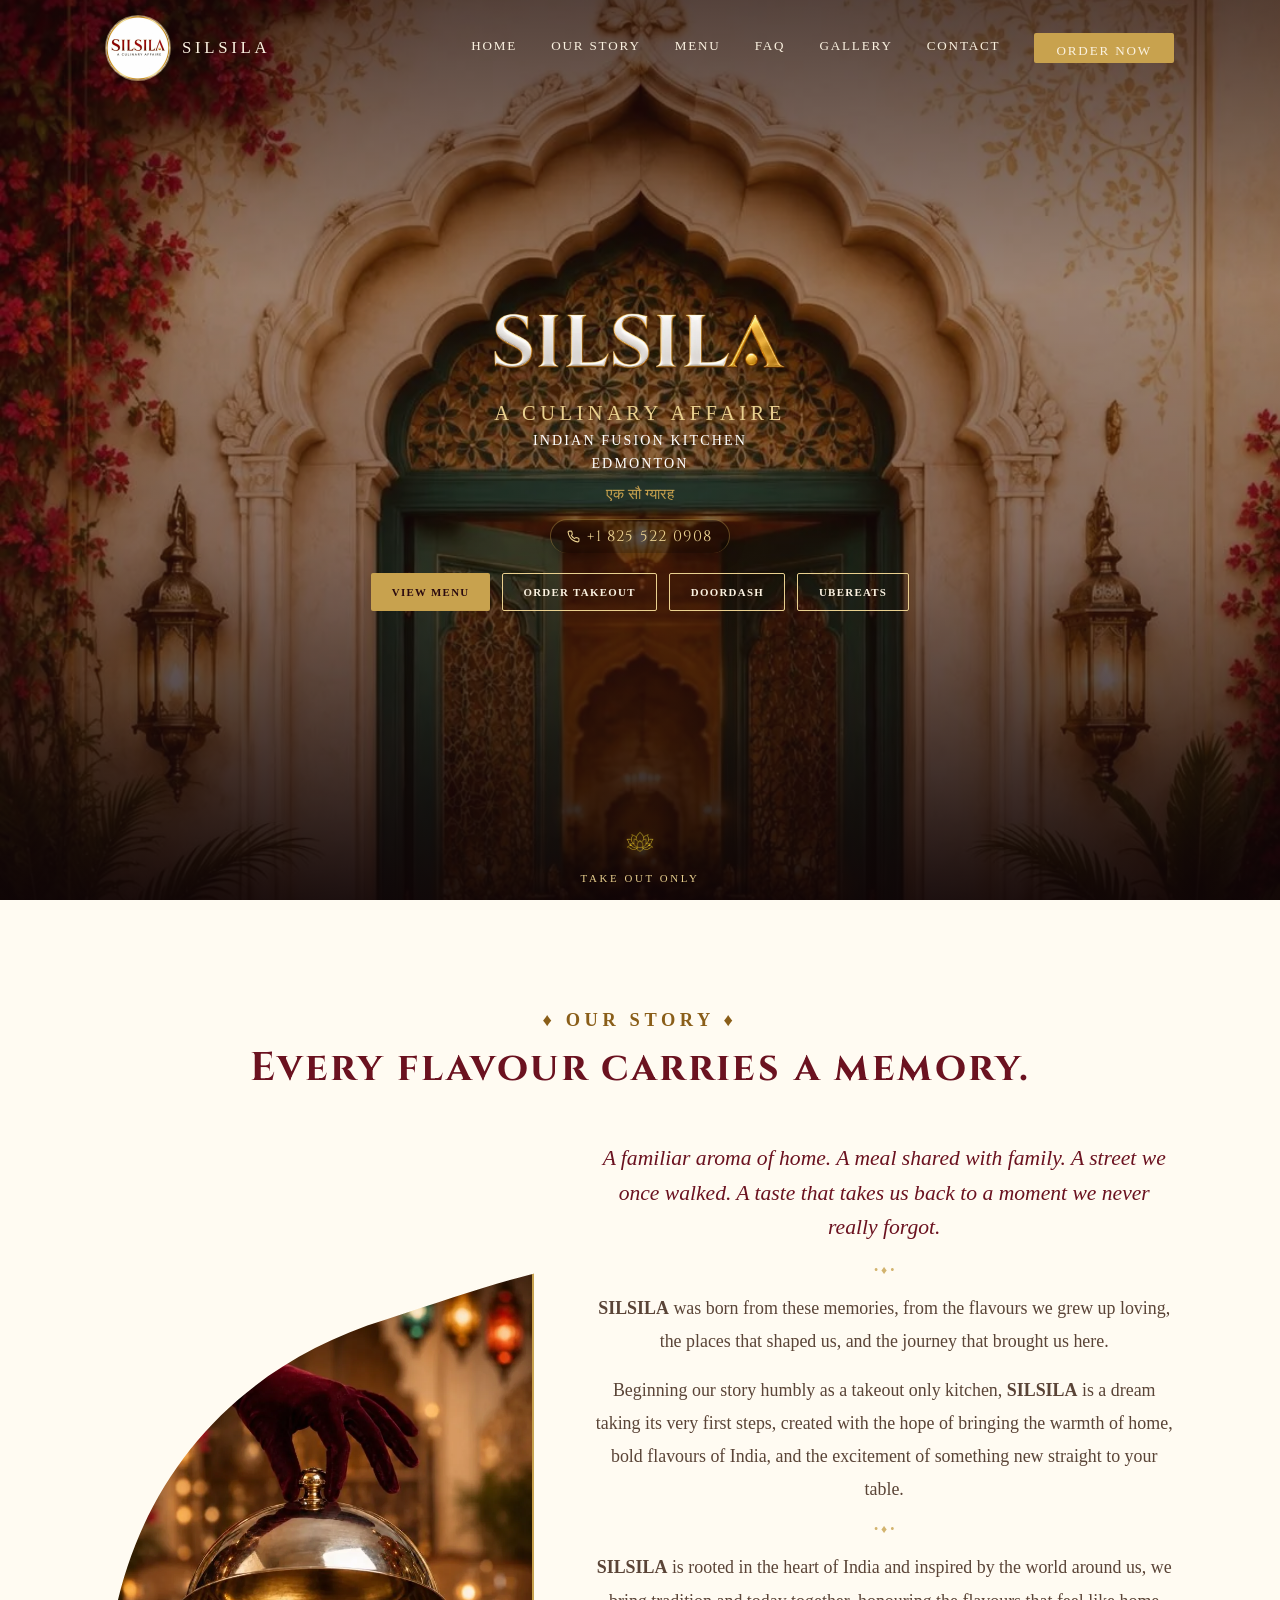
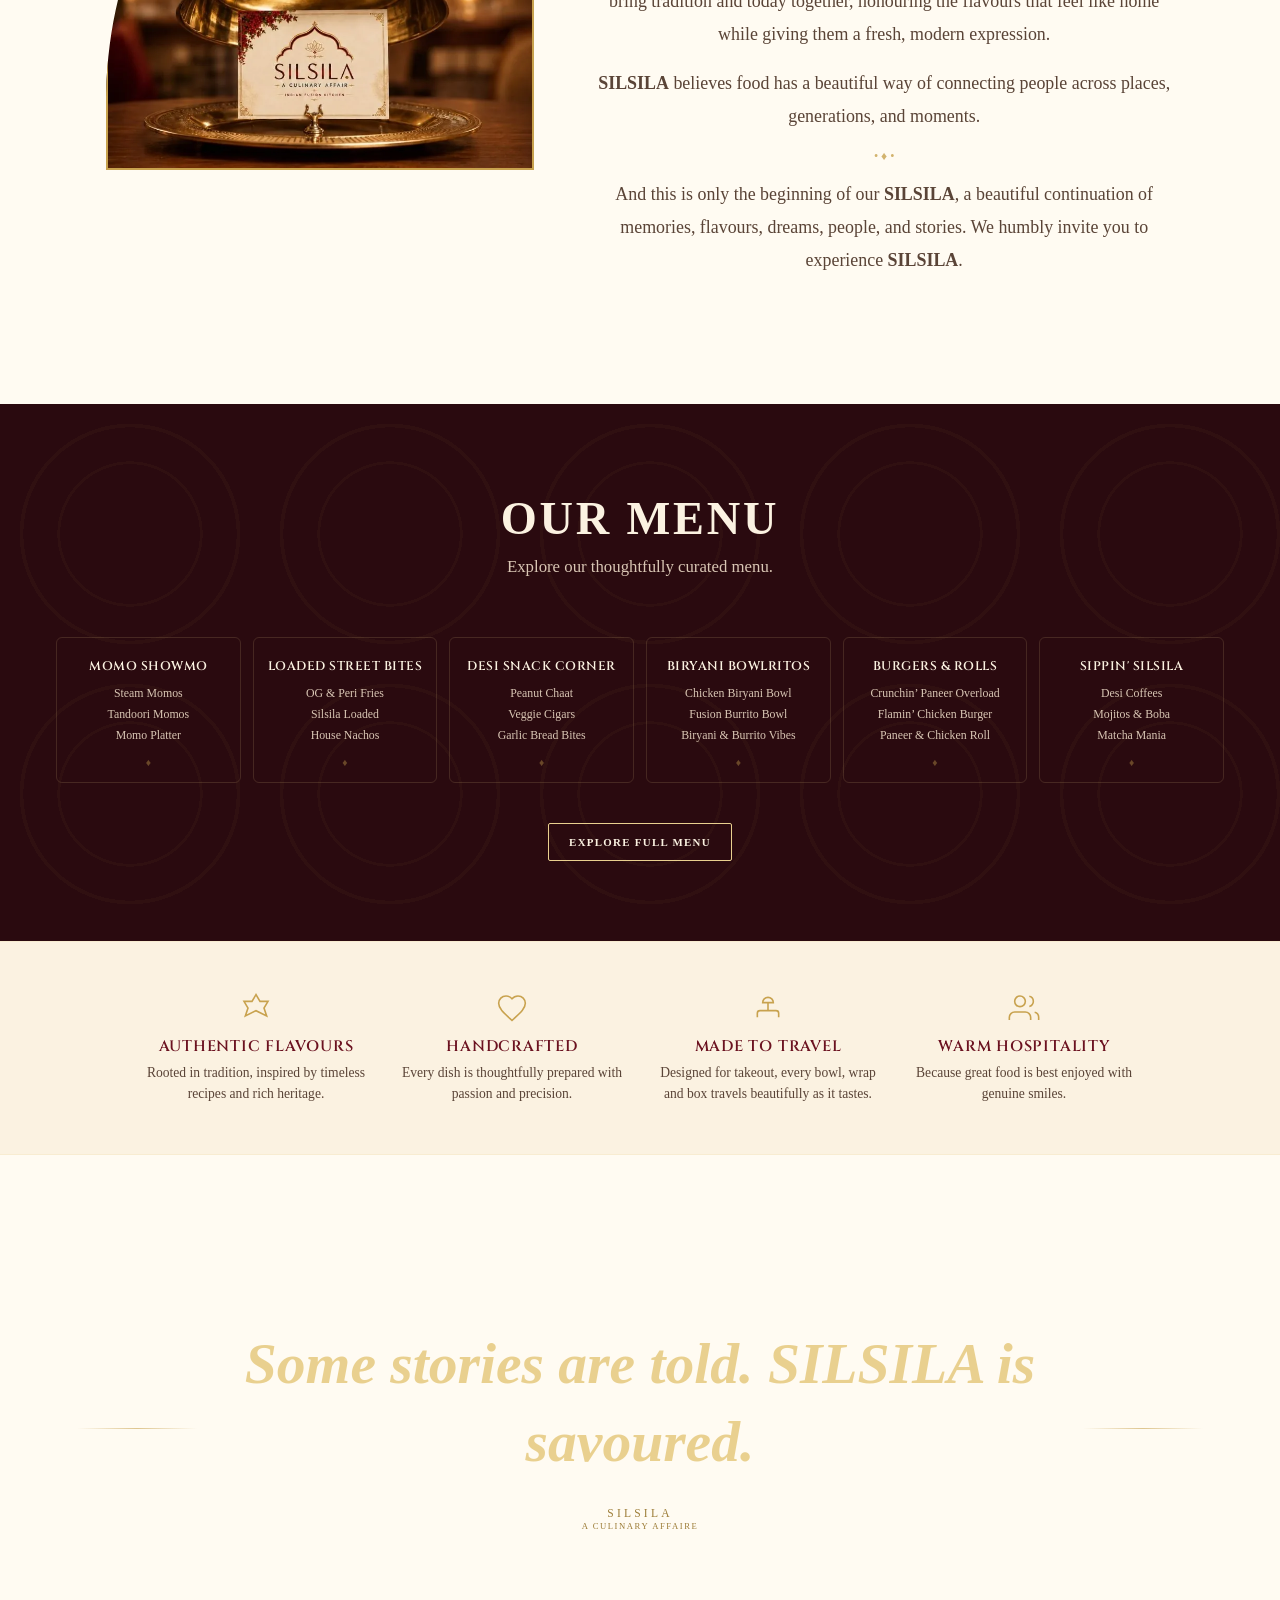
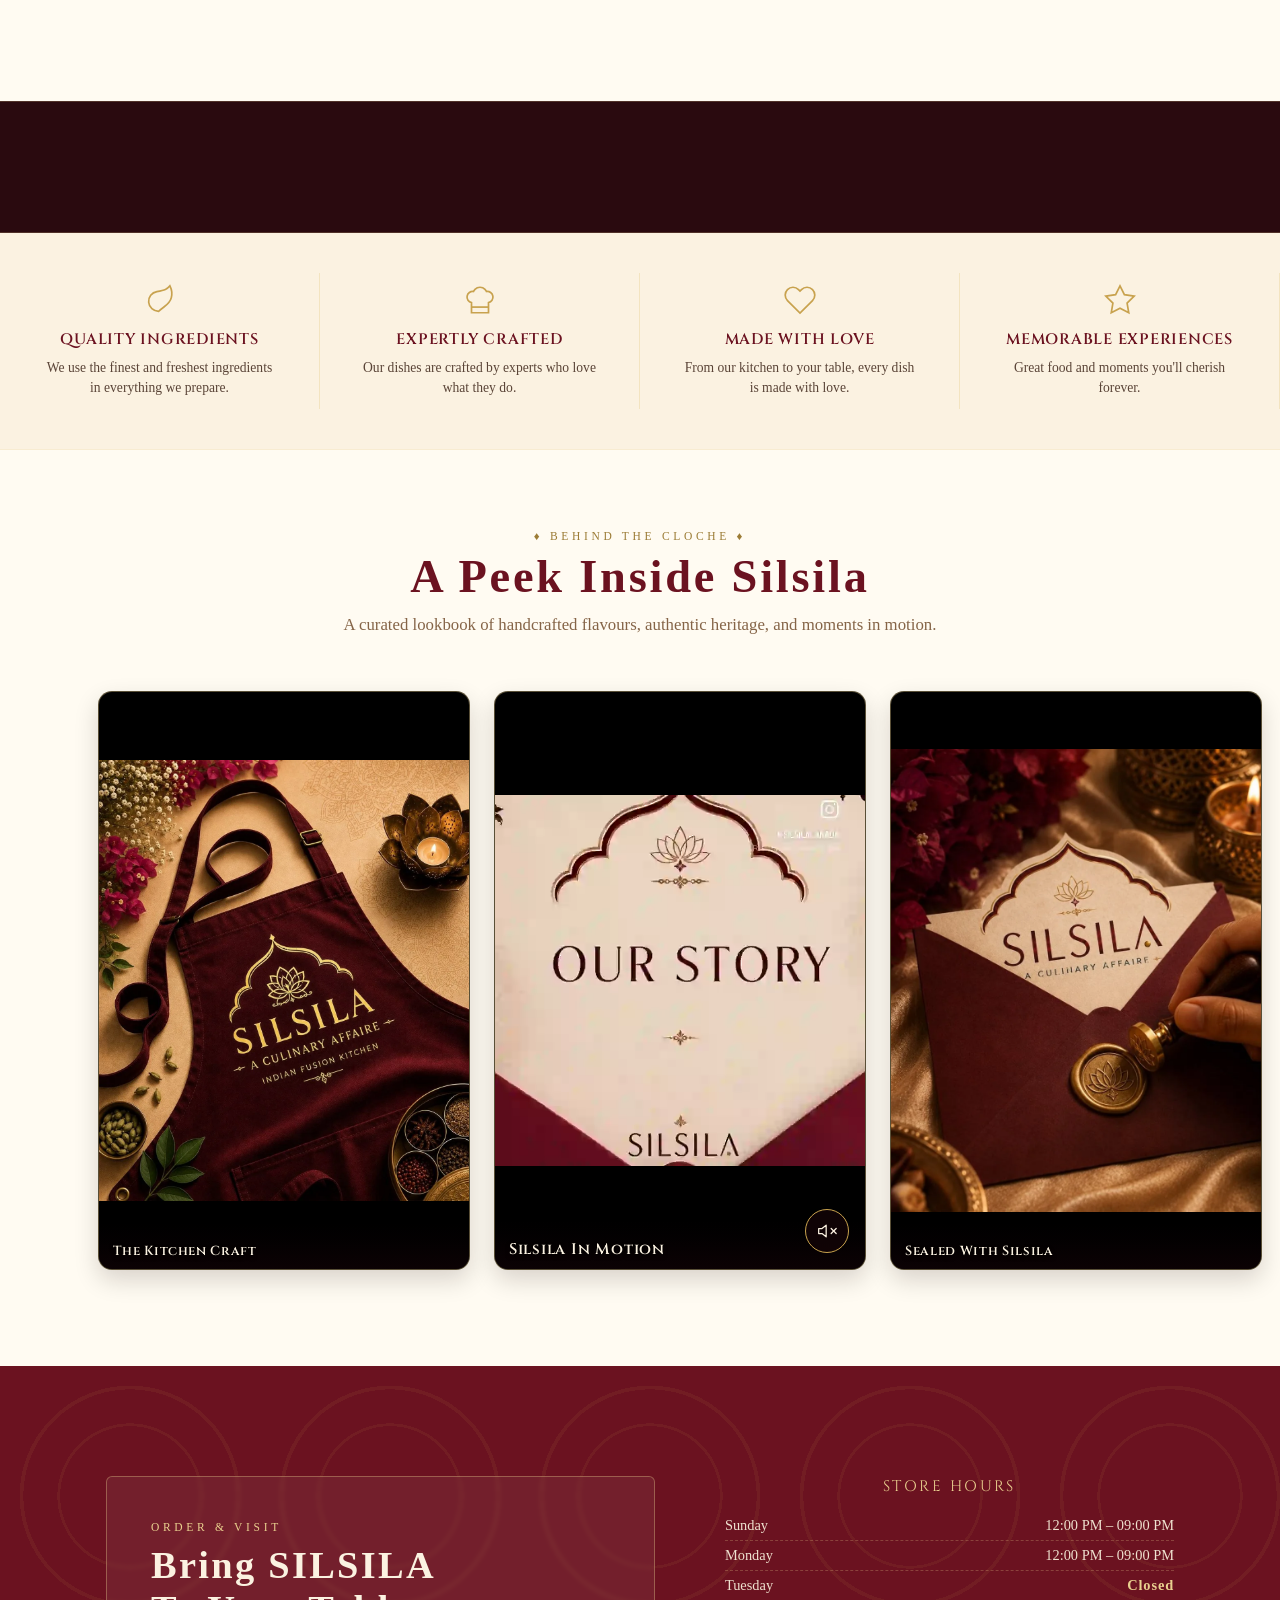
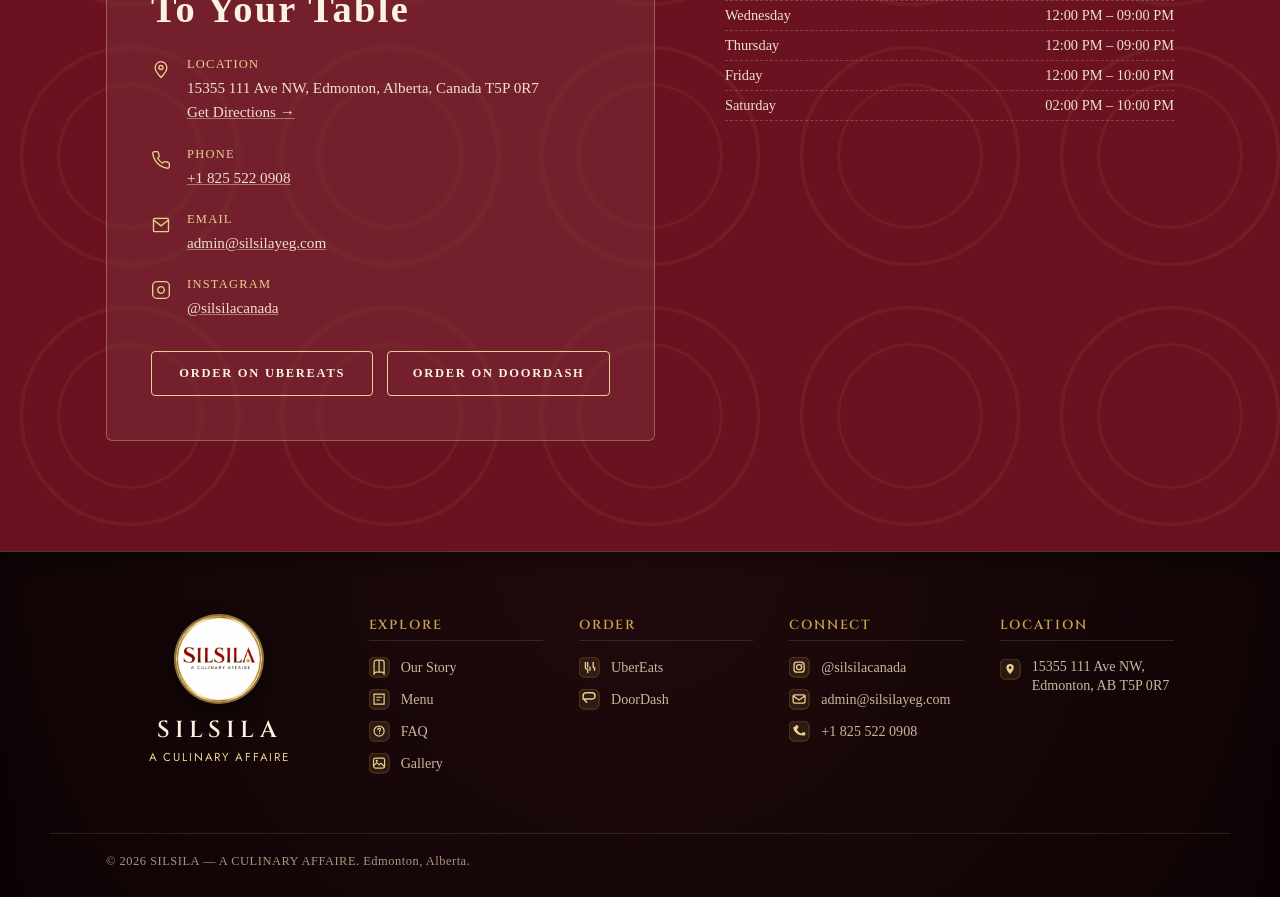
==== index.html @ cc7b4b51 "Fix video crop on home page and lightbox target class" ====
<!DOCTYPE html>
<html lang="en">
<head>
<meta charset="UTF-8">
<meta name="viewport" content="width=device-width, initial-scale=1.0, viewport-fit=cover">
<title>SILSILA — A Culinary Affaire | Indian Fusion Kitchen, Edmonton</title>
<meta name="description" content="SILSILA — A Culinary Affaire. Indian fusion cloud kitchen in Edmonton, Alberta. Bold flavours, global inspiration, Indian soul. Order via UberEats or DoorDash.">
<link rel="icon" type="image/webp" href="images/logo.webp?v=3">
<link rel="apple-touch-icon" href="images/logo.webp?v=3">
<link rel="preload" as="image" href="images/hero_text.webp?v=1" type="image/webp" fetchpriority="high">
<link rel="preload" as="image" href="images/image_-164036047510574189.webp" type="image/webp">
<link rel="preconnect" href="https://fonts.googleapis.com">
<link rel="preconnect" href="https://fonts.gstatic.com" crossorigin>
<link href="https://fonts.googleapis.com/css2?family=Cinzel:wght@500;600;700&family=Cormorant+Garamond:ital,wght@0,500;0,600;1,500;1,600&family=Jost:wght@300;400;500;600&family=Noto+Serif+Devanagari:wght@500;600&display=swap" rel="stylesheet">
<link rel="stylesheet" href="style.css?v=76">
<script src="https://elfsightcdn.com/platform.js" async></script>
</head>
<body>

<!-- decorative lotus icon (reused) -->
<svg width="0" height="0" style="position:absolute">
  <symbol id="lotus-icon" viewBox="0 0 100 100">
    <path fill="currentColor" d="M50 10c4 12 4 24 0 34-4-10-4-22 0-34zm-18 8c8 9 13 20 13 31-10-5-17-15-19-27 2-1 4-2 6-4zm36 0c2 2 4 3 6 4-2 12-9 22-19 27 0-11 5-22 13-31zM14 34c10 3 19 10 24 20-12 1-23-5-29-15 2-2 3-3 5-5zm72 0c2 2 3 3 5 5-6 10-17 16-29 15 5-10 14-17 24-20zM50 46c9 0 17 4 22 11-9 5-19 5-22 5s-13 0-22-5c5-7 13-11 22-11zm0 20c14 0 26 6 32 15-10 6-22 6-32 3-10 3-22 3-32-3 6-9 18-15 32-15z"/>
  </symbol>
</svg>

<header class="site-nav" id="siteNav">
  <div class="wrap">
    <a href="#top" class="nav-logo">
      <img src="images/logo.webp?v=3" alt="Silsila emblem" class="nav-emblem" width="44" height="44" decoding="async">
      <span class="wordmark">SILSILA</span>
    </a>
    <nav class="links" id="navLinks">
      <a href="index.html">Home</a>
      <a href="#story">Our Story</a>
      <a href="menu.html">Menu</a>
      <a href="faq.html">FAQ</a>
      <a href="gallery.html">Gallery</a>
      <a href="#visit">Contact</a>
      <a href="#order" class="nav-cta">Order Now</a>
    </nav>
    <button class="menu-toggle" id="menuToggle" aria-label="Toggle navigation">☰</button>
  </div>
</header>

<div id="top"></div>
<section class="hero">
  <div class="bg"></div>
  <div class="veil"></div>
  <div class="hero-content">
    <h1 class="hero-img-title"><img src="images/hero_text.webp?v=1" alt="SILSILA" fetchpriority="high" decoding="async"></h1>
    <div class="tagline">A CULINARY AFFAIRE</div>
    <div class="eyebrow" style="line-height: 1.6;">INDIAN FUSION KITCHEN<br>EDMONTON</div>
    <div class="sub deva">एक सौ ग्यारह</div>
    <div class="hero-phone" style="margin-bottom: 20px; animation: fadeUp 1.2s ease .4s both;">
      <a href="tel:+18255220908" style="display: inline-flex; align-items: center; gap: 7px; color: var(--gold-light); font-size: 0.95rem; text-decoration: none !important; border-bottom: none !important; font-family: 'Cinzel', serif; letter-spacing: 0.08em; background: rgba(0,0,0,0.35); padding: 6px 16px; border-radius: 20px; border: 1px solid rgba(200,162,78,0.4); box-shadow: 0 4px 15px rgba(0,0,0,0.3);">
        <svg viewBox="0 0 24 24" width="13" height="13" fill="none" stroke="currentColor" stroke-width="2"><path d="M22 16.9v3a2 2 0 0 1-2.2 2 19.8 19.8 0 0 1-8.6-3.1 19.5 19.5 0 0 1-6-6 19.8 19.8 0 0 1-3.1-8.7A2 2 0 0 1 4.1 2h3a2 2 0 0 1 2 1.7c.1.9.3 1.8.6 2.7a2 2 0 0 1-.4 2.1L8 9.9a16 16 0 0 0 6 6l1.4-1.4a2 2 0 0 1 2.1-.4c.9.3 1.8.5 2.7.6a2 2 0 0 1 1.8 2.2z"/></svg>
        <span>+1 825 522 0908</span>
      </a>
    </div>
    <div class="hero-btns">
      <a href="menu.html" class="btn btn-gold">View MENU</a>
      <a href="#visit" class="btn btn-outline">Order Takeout</a>
      <a href="https://www.doordash.com/store/49898169?utm_source=mx_share&aw=J10P4JOh0CunYYS1" target="_blank" rel="noopener" class="btn btn-outline">DoorDash</a>
      <a href="https://www.ubereats.com/store-browse-uuid/f5e829a9-1c4e-5f1b-96e7-2592c04acdda?diningMode=DELIVERY" target="_blank" rel="noopener" class="btn btn-outline">UberEats</a>
    </div>
  </div>
  <a href="#story" class="scroll-cue" aria-label="Scroll to Our Story">
    <img src="images/lotus_gold.webp?v=5" alt="Lotus" class="lotus-cue" width="38" height="25" decoding="async">
  </a>
  <div class="hero-tag">Take Out Only</div>
</section>

<section class="story" id="story">
  <div class="wrap">
    <div class="story-head reveal" style="text-align: center; margin-bottom: 26px; grid-column: 1 / -1;">
      <div class="eyebrow" style="color:#8a5e19; font-size: 1.15rem; font-weight: 600; letter-spacing: 0.25em; text-transform: uppercase;">&diams; OUR STORY &diams;</div>
      <h2 style="font-family:'Cinzel', serif; color:var(--maroon); margin:10px 0 0; font-size:clamp(1.8rem,3.8vw,2.5rem);">Every flavour carries a memory.</h2>
    </div>

    <div class="story-frame reveal">
      <div class="clip"><img src="images/story_hand.webp" alt="Gloved hand lifting a golden cloche to reveal Silsila's cream card" loading="lazy" decoding="async" width="819" height="1024"></div>
    </div>
    <div class="story-text reveal" style="text-align: center; font-family: 'Times New Roman', Times, serif;">
      <p class="lede" style="font-family:'Times New Roman', Times, serif; font-style:italic; font-size:clamp(1.15rem, 3vw, 1.35rem); color:var(--maroon); line-height:1.6; margin-bottom:18px;">
        A familiar aroma of home. A meal shared with family. A street we once walked. A taste that takes us back to a moment we never really forgot.
      </p>

      <div class="story-ornament" style="color:var(--gold); font-size:0.75rem; margin:14px 0; opacity:0.8;">&bull; &diams; &bull;</div>

      <p>
        <strong>SILSILA</strong> was born from these memories, from the flavours we grew up loving, the places that shaped us, and the journey that brought us here.
      </p>

      <p>
        Beginning our story humbly as a takeout only kitchen, <strong>SILSILA</strong> is a dream taking its very first steps, created with the hope of bringing the warmth of home, bold flavours of India, and the excitement of something new straight to your table.
      </p>

      <div class="story-ornament" style="color:var(--gold); font-size:0.75rem; margin:14px 0; opacity:0.8;">&bull; &diams; &bull;</div>

      <p>
        <strong>SILSILA</strong> is rooted in the heart of India and inspired by the world around us, we bring tradition and today together, honouring the flavours that feel like home while giving them a fresh, modern expression.
      </p>

      <p>
        <strong>SILSILA</strong> believes food has a beautiful way of connecting people across places, generations, and moments.
      </p>

      <div class="story-ornament" style="color:var(--gold); font-size:0.75rem; margin:14px 0; opacity:0.8;">&bull; &diams; &bull;</div>

      <p>
        And this is only the beginning of our <strong>SILSILA</strong>, a beautiful continuation of memories, flavours, dreams, people, and stories. We humbly invite you to experience <strong>SILSILA</strong>.
      </p>
    </div>
  </div>
</section>

<section class="menu-highlights">
  <div class="mandala-bg"></div>
  <div class="wrap" style="position:relative; z-index:2;">
    <div class="section-head reveal" style="text-align:center;">
      <h2 style="color:var(--ivory);">OUR MENU</h2>
      <p style="font-size:1.05rem; margin-top:8px; color:#d9c6b4;">Explore our thoughtfully curated menu.</p>
    </div>
    <div class="menu-high-grid reveal">
      <a href="menu.html#momo" class="high-card">
        <h3>Momo Showmo</h3>
        <ul><li>Steam Momos</li><li>Tandoori Momos</li><li>Momo Platter</li></ul>
        <div class="high-div">♦</div>
      </a>
      <a href="menu.html#streetbites" class="high-card">
        <h3>Loaded Street Bites</h3>
        <ul><li>OG & Peri Fries</li><li>Silsila Loaded</li><li>House Nachos</li></ul>
        <div class="high-div">♦</div>
      </a>
      <a href="menu.html#snacks" class="high-card">
        <h3>Desi Snack Corner</h3>
        <ul><li>Peanut Chaat</li><li>Veggie Cigars</li><li>Garlic Bread Bites</li></ul>
        <div class="high-div">♦</div>
      </a>
      <a href="menu.html#bowlrito" class="high-card">
        <h3>Biryani Bowlritos</h3>
        <ul><li>Chicken Biryani Bowl</li><li>Fusion Burrito Bowl</li><li>Biryani & Burrito Vibes</li></ul>
        <div class="high-div">♦</div>
      </a>
      <a href="menu.html#burgers_rolls" class="high-card">
        <h3>Burgers & Rolls</h3>
        <ul><li>Crunchin’ Paneer Overload</li><li>Flamin’ Chicken Burger</li><li>Paneer & Chicken Roll</li></ul>
        <div class="high-div">♦</div>
      </a>
      <a href="menu.html#sips" class="high-card">
        <h3>Sippin' Silsila</h3>
        <ul><li>Desi Coffees</li><li>Mojitos & Boba</li><li>Matcha Mania</li></ul>
        <div class="high-div">♦</div>
      </a>
    </div>
    <div style="text-align:center; margin-top:40px;" class="reveal">
      <a href="menu.html" class="btn btn-outline">EXPLORE FULL MENU</a>
    </div>
  </div>
</section>

<section class="values">
  <div class="wrap">
    <div class="values-grid reveal">
      <div class="val-card">
        <svg class="val-ic" viewBox="0 0 24 24" fill="none" stroke="currentColor" stroke-width="1.2"><path d="M12 2L9 7H3l3 5-2 6 8-4 8 4-2-6 3-5h-6z"/></svg>
        <h3>Authentic Flavours</h3>
        <p>Rooted in tradition, inspired by timeless recipes and rich heritage.</p>
      </div>
      <div class="val-card">
        <svg class="val-ic" viewBox="0 0 24 24" fill="none" stroke="currentColor" stroke-width="1.2"><path d="M12 21.35l-1.45-1.32C5.4 15.36 2 12.28 2 8.5 2 5.42 4.42 3 7.5 3c1.74 0 3.41.81 4.5 2.09C13.09 3.81 14.76 3 16.5 3 19.58 3 22 5.42 22 8.5c0 3.78-3.4 6.86-8.55 11.54L12 21.35z"/></svg>
        <h3>Handcrafted</h3>
        <p>Every dish is thoughtfully prepared with passion and precision.</p>
      </div>
      <div class="val-card">
        <svg class="val-ic" viewBox="0 0 24 24" fill="none" stroke="currentColor" stroke-width="1.2"><path d="M4 19v-3a2 2 0 012-2h12a2 2 0 012 2v3"/><path d="M12 14v-6"/><path d="M8 8a4 4 0 118 0z"/></svg>
        <h3>Made to Travel</h3>
        <p>Designed for takeout, every bowl, wrap and box travels beautifully as it tastes.</p>
      </div>
      <div class="val-card">
        <svg class="val-ic" viewBox="0 0 24 24" fill="none" stroke="currentColor" stroke-width="1.2"><path d="M17 21v-2a4 4 0 00-4-4H5a4 4 0 00-4 4v2"/><circle cx="9" cy="7" r="4"/><path d="M23 21v-2a4 4 0 00-3-3.87"/><path d="M16 3.13a4 4 0 010 7.75"/></svg>
        <h3>Warm Hospitality</h3>
        <p>Because great food is best enjoyed with genuine smiles.</p>
      </div>
    </div>
  </div>
</section>

<section class="quote-scroll" id="quoteScroll">
  <div class="pin">
    <div>
      <p class="quote-text" id="quoteText">Some stories are told. SILSILA is savoured.</p>
      <span class="quote-sign">SILSILA<br><span style="font-size:0.75em; letter-spacing:0.18em;">A CULINARY AFFAIRE</span></span>
    </div>
  </div>
</section>

<section class="reviews-section" id="reviews" style="padding: 60px 0 70px; background: var(--maroon-black); color: var(--ivory); position: relative; border-top: 1px solid rgba(233,208,143,0.2); border-bottom: 1px solid rgba(233,208,143,0.2);">
  <div class="wrap" style="max-width: 1200px; margin: 0 auto; padding: 0 clamp(16px, 4vw, 36px);">
    <!-- Elfsight Google Reviews | Google Reviews -->
    <script src="https://elfsightcdn.com/platform.js" async></script>
    <div class="elfsight-app-7e3ed125-0222-48c8-ac25-016e3134719e" data-elfsight-app-lazy></div>
  </div>
</section>

<section class="marquee-values">
  <div class="track">
    <div class="track-inner">
      <div class="mq-card">
        <svg class="mq-ic" viewBox="0 0 24 24" fill="none" stroke="currentColor" stroke-width="1.2"><path d="M11 20A7 7 0 0 1 9.8 6.1C15.5 5 17 4.48 19 2c1 2 2 4.18 1 8.3C19 14.88 15.5 16 11 20z"/></svg>
        <h3>Quality Ingredients</h3>
        <p>We use the finest and freshest ingredients in everything we prepare.</p>
      </div>
      <div class="mq-card">
        <svg class="mq-ic" viewBox="0 0 24 24" fill="none" stroke="currentColor" stroke-width="1.2"><path d="M6 13.87A4 4 0 0 1 7.41 6a5.11 5.11 0 0 1 1.05-1.54 5 5 0 0 1 7.08 0A5.11 5.11 0 0 1 16.59 6 4 4 0 0 1 18 13.87V21H6Z"/><line x1="6" y1="17" x2="18" y2="17"/></svg>
        <h3>Expertly Crafted</h3>
        <p>Our dishes are crafted by experts who love what they do.</p>
      </div>
      <div class="mq-card">
        <svg class="mq-ic" viewBox="0 0 24 24" fill="none" stroke="currentColor" stroke-width="1.2"><path d="M20.84 4.61a5.5 5.5 0 0 0-7.78 0L12 5.67l-1.06-1.06a5.5 5.5 0 0 0-7.78 7.78l1.06 1.06L12 21.23l7.78-7.78 1.06-1.06a5.5 5.5 0 0 0 0-7.78z"/></svg>
        <h3>Made With Love</h3>
        <p>From our kitchen to your table, every dish is made with love.</p>
      </div>
      <div class="mq-card">
        <svg class="mq-ic" viewBox="0 0 24 24" fill="none" stroke="currentColor" stroke-width="1.2"><polygon points="12 2 15.09 8.26 22 9.27 17 14.14 18.18 21.02 12 17.77 5.82 21.02 7 14.14 2 9.27 8.91 8.26 12 2"/></svg>
        <h3>Memorable Experiences</h3>
        <p>Great food and moments you'll cherish forever.</p>
      </div>
      <!-- duplicate for seamless scroll -->
      <div class="mq-card">
        <svg class="mq-ic" viewBox="0 0 24 24" fill="none" stroke="currentColor" stroke-width="1.2"><path d="M11 20A7 7 0 0 1 9.8 6.1C15.5 5 17 4.48 19 2c1 2 2 4.18 1 8.3C19 14.88 15.5 16 11 20z"/></svg>
        <h3>Quality Ingredients</h3>
        <p>We use the finest and freshest ingredients in everything we prepare.</p>
      </div>
      <div class="mq-card">
        <svg class="mq-ic" viewBox="0 0 24 24" fill="none" stroke="currentColor" stroke-width="1.2"><path d="M6 13.87A4 4 0 0 1 7.41 6a5.11 5.11 0 0 1 1.05-1.54 5 5 0 0 1 7.08 0A5.11 5.11 0 0 1 16.59 6 4 4 0 0 1 18 13.87V21H6Z"/><line x1="6" y1="17" x2="18" y2="17"/></svg>
        <h3>Expertly Crafted</h3>
        <p>Our dishes are crafted by experts who love what they do.</p>
      </div>
      <div class="mq-card">
        <svg class="mq-ic" viewBox="0 0 24 24" fill="none" stroke="currentColor" stroke-width="1.2"><path d="M20.84 4.61a5.5 5.5 0 0 0-7.78 0L12 5.67l-1.06-1.06a5.5 5.5 0 0 0-7.78 7.78l1.06 1.06L12 21.23l7.78-7.78 1.06-1.06a5.5 5.5 0 0 0 0-7.78z"/></svg>
        <h3>Made With Love</h3>
        <p>From our kitchen to your table, every dish is made with love.</p>
      </div>
      <div class="mq-card">
        <svg class="mq-ic" viewBox="0 0 24 24" fill="none" stroke="currentColor" stroke-width="1.2"><polygon points="12 2 15.09 8.26 22 9.27 17 14.14 18.18 21.02 12 17.77 5.82 21.02 7 14.14 2 9.27 8.91 8.26 12 2"/></svg>
        <h3>Memorable Experiences</h3>
        <p>Great food and moments you'll cherish forever.</p>
      </div>
    </div>
  </div>
</section>



<section class="gallery" id="home-gallery">
  <div class="wrap gallery-wall-wrap">
    <div class="section-head reveal" style="text-align:center; margin-bottom: 36px;">
      <div class="eyebrow">&diams; Behind The Cloche &diams;</div>
      <h2>A Peek Inside Silsila</h2>
      <p style="font-size:1.05rem; color:#856447; margin-top:8px;">A curated lookbook of handcrafted flavours, authentic heritage, and moments in motion.</p>
    </div>

    <!-- Salon Gallery Wall: Center Video Reel Flanked by Bada-Chhota Photo Frames -->
    <div class="gallery-wall reveal" id="galleryWall">
<figure class="gallery-card" data-title="The Kitchen Craft" data-sub="Raw whole spices &amp; pure culinary tradition">
          <span class="frame-tag">&#10022; The Craft</span>
          <div class="frame-zoom-icon" aria-label="Enlarge image">
            <svg width="15" height="15" viewBox="0 0 24 24" fill="none" stroke="currentColor" stroke-width="2"><circle cx="11" cy="11" r="8"/><line x1="21" y1="21" x2="16.65" y2="16.65"/><line x1="11" y1="8" x2="11" y2="14"/><line x1="8" y1="11" x2="14" y2="11"/></svg>
          </div>
          <img src="images/image_-7201957162183258406.webp" alt="Silsila branded apron laid flat with spices" loading="lazy" decoding="async">
          <div class="frame-info">
            <div class="frame-title">The Kitchen Craft</div>
            <div class="frame-sub">Raw whole spices &amp; pure tradition</div>
          </div>
        </figure>

<figure class="gallery-card" data-title="Silsila In Motion" data-sub="Moments in motion at Silsila">
          <span class="frame-tag" style="background:rgba(67,10,20,0.92); border-color:var(--gold);">&#10022; In Motion</span>
          <a href="https://www.instagram.com/reel/DcAMa1YpN-q/" target="_blank" rel="noopener" style="display:block; width:100%; height:100%;" title="Watch full reel on Instagram">
            <video id="reelVideo" src="images/reel_clean.mp4" poster="images/reel_poster_clean.webp" preload="metadata" autoplay loop muted playsinline style="width:100%; height:100%; object-fit:contain; display:block;"></video>
          </a>
          <button id="reelMuteBtn" aria-label="Toggle Sound" style="position:absolute; bottom:16px; right:16px; z-index:10; background:rgba(20,4,7,0.78); color:var(--ivory); border:1.5px solid var(--gold); border-radius:50%; width:44px; height:44px; cursor:pointer; display:flex; align-items:center; justify-content:center; backdrop-filter:blur(6px); transition:all .25s ease;" onmouseover="this.style.background='rgba(67,10,20,0.95)';" onmouseout="this.style.background='rgba(20,4,7,0.78)';">
            <svg id="icon-muted" width="20" height="20" viewBox="0 0 24 24" fill="none" stroke="currentColor" stroke-width="1.5" stroke-linecap="round" stroke-linejoin="round">
              <polygon points="11 5 6 9 2 9 2 15 6 15 11 19 11 5"></polygon>
              <line x1="23" y1="9" x2="17" y2="15"></line>
              <line x1="17" y1="9" x2="23" y2="15"></line>
            </svg>
            <svg id="icon-unmuted" width="20" height="20" viewBox="0 0 24 24" fill="none" stroke="currentColor" stroke-width="1.5" stroke-linecap="round" stroke-linejoin="round" style="display:none;">
              <polygon points="11 5 6 9 2 9 2 15 6 15 11 19 11 5"></polygon>
              <path d="M19.07 4.93a10 10 0 0 1 0 14.14M15.54 8.46a5 5 0 0 1 0 7.07"></path>
            </svg>
          </button>
          <script>
            const v = document.getElementById('reelVideo');
            const b = document.getElementById('reelMuteBtn');
            const iconMuted = document.getElementById('icon-muted');
            const iconUnmuted = document.getElementById('icon-unmuted');
            b.addEventListener('click', (e)=>{
              e.preventDefault();
              e.stopPropagation();
              v.muted = !v.muted;
              if(v.muted){
                iconMuted.style.display = 'block';
                iconUnmuted.style.display = 'none';
              }else{
                v.volume = 1.0;
                iconMuted.style.display = 'none';
                iconUnmuted.style.display = 'block';
                if(v.paused) v.play();
              }
            });
          </script>
          <div class="frame-info" style="pointer-events:none;">
            <div class="frame-title" style="font-size:0.96rem;">Silsila In Motion</div>
            <div class="frame-sub">Tap to watch on Instagram &bull; Sound available</div>
          </div>
        </figure>

<figure class="gallery-card" data-title="Sealed With Silsila" data-sub="The hallmark of fine hospitality">
          <span class="frame-tag">&#10022; Heritage</span>
          <div class="frame-zoom-icon" aria-label="Enlarge image">
            <svg width="15" height="15" viewBox="0 0 24 24" fill="none" stroke="currentColor" stroke-width="2"><circle cx="11" cy="11" r="8"/><line x1="21" y1="21" x2="16.65" y2="16.65"/><line x1="11" y1="8" x2="11" y2="14"/><line x1="8" y1="11" x2="14" y2="11"/></svg>
          </div>
          <img src="images/image_-6444842097604006462.webp" alt="Wax-sealed Silsila envelope" loading="lazy" decoding="async">
          <div class="frame-info">
            <div class="frame-title">Sealed With Silsila</div>
            <div class="frame-sub">The hallmark of fine hospitality</div>
          </div>
        </figure>


</div>
  </div>
</section>

<div id="contact" style="scroll-margin-top: 80px;"></div>
<section class="visit" id="visit" style="scroll-margin-top: 80px;">
  <div class="mandala-bg"></div>
  <div class="wrap">
    <div class="visit-card reveal">
      <div class="eyebrow">Order &amp; Visit</div>
      <h2>Bring SILSILA<br>To Your Table</h2>

      <div class="info-row">
        <svg class="ic" viewBox="0 0 24 24" fill="none" stroke="currentColor" stroke-width="1.6"><path d="M12 21s7-7.2 7-12a7 7 0 1 0-14 0c0 4.8 7 12 7 12z"/><circle cx="12" cy="9" r="2.4"/></svg>
        <div>
          <div class="t">Location</div>
          <div class="d">15355 111 Ave NW, Edmonton, Alberta, Canada T5P 0R7<br>
          <a href="https://maps.google.com/?q=15355+111+Ave+NW,+Edmonton,+Alberta,+Canada+T5P+0R7" target="_blank" rel="noopener">Get Directions →</a></div>
        </div>
      </div>

      <div class="info-row">
        <svg class="ic" viewBox="0 0 24 24" fill="none" stroke="currentColor" stroke-width="1.6"><path d="M22 16.9v3a2 2 0 0 1-2.2 2 19.8 19.8 0 0 1-8.6-3.1 19.5 19.5 0 0 1-6-6 19.8 19.8 0 0 1-3.1-8.7A2 2 0 0 1 4.1 2h3a2 2 0 0 1 2 1.7c.1.9.3 1.8.6 2.7a2 2 0 0 1-.4 2.1L8 9.9a16 16 0 0 0 6 6l1.4-1.4a2 2 0 0 1 2.1-.4c.9.3 1.8.5 2.7.6a2 2 0 0 1 1.8 2.2z"/></svg>
        <div>
          <div class="t">Phone</div>
          <div class="d"><a href="tel:+18255220908">+1 825 522 0908</a></div>
        </div>
      </div>

      <div class="info-row">
        <svg class="ic" viewBox="0 0 24 24" fill="none" stroke="currentColor" stroke-width="1.6"><path d="M3 6l9 7 9-7"/><rect x="3" y="4" width="18" height="16" rx="1.5"/></svg>
        <div>
          <div class="t">Email</div>
          <div class="d"><a href="mailto:admin@silsilayeg.com">admin@silsilayeg.com</a></div>
        </div>
      </div>

      <div class="info-row">
        <svg class="ic" viewBox="0 0 24 24" fill="none" stroke="currentColor" stroke-width="1.6"><rect x="2" y="2" width="20" height="20" rx="5"/><path d="M16 11.37A4 4 0 1112.63 8 4 4 0 0116 11.37z"/><line x1="17.5" y1="6.5" x2="17.51" y2="6.5"/></svg>
        <div>
          <div class="t">Instagram</div>
          <div class="d"><a href="https://instagram.com/silsilacanada" target="_blank" rel="noopener">@silsilacanada</a></div>
        </div>
      </div>

      <div class="deliver-row" id="order" style="scroll-margin-top: 120px;">
        <a class="deliver-btn" href="https://www.ubereats.com/store-browse-uuid/f5e829a9-1c4e-5f1b-96e7-2592c04acdda?diningMode=DELIVERY" target="_blank" rel="noopener">Order on UberEats</a>
        <a class="deliver-btn" href="https://www.doordash.com/store/49898169?utm_source=mx_share&aw=J10P4JOh0CunYYS1" target="_blank" rel="noopener">Order on DoorDash</a>
      </div>
    </div>

    <div class="visit-side reveal">

      <div class="hours" style="margin-top: 0;">
        <div class="t" style="font-family:'Cinzel', serif; letter-spacing:0.16em; font-size:0.95rem; margin-bottom:14px; color:var(--gold-light);">Store Hours</div>
        <div class="row"><span>Sunday</span><span>12:00 PM – 09:00 PM</span></div>
        <div class="row"><span>Monday</span><span>12:00 PM – 09:00 PM</span></div>
        <div class="row"><span>Tuesday</span><span style="color:var(--gold-light); font-weight:600; letter-spacing:0.06em;">Closed</span></div>
        <div class="row"><span>Wednesday</span><span>12:00 PM – 09:00 PM</span></div>
        <div class="row"><span>Thursday</span><span>12:00 PM – 09:00 PM</span></div>
        <div class="row"><span>Friday</span><span>12:00 PM – 10:00 PM</span></div>
        <div class="row"><span>Saturday</span><span>02:00 PM – 10:00 PM</span></div>
      </div>
    </div>
  </div>
</section>

<footer>
  <div class="wrap">
    <div class="footer-brand">
      <img src="images/logo.webp?v=3" alt="Silsila emblem" loading="lazy" decoding="async" width="86" height="86">
      <div class="word">SILSILA</div>
      <div class="sub">A CULINARY AFFAIRE</div>
    </div>
    <div class="footer-links">
      <div class="footer-col">
        <div class="t">Explore</div>
        <a href="#story"><svg width="22" height="22" viewBox="0 0 24 24" fill="none" style="flex-shrink:0;"><rect width="22" height="22" rx="6" fill="rgba(200,162,78,0.12)" stroke="rgba(200,162,78,0.35)" stroke-width="1"/><path d="M5.5 6a2.5 2.5 0 0 1 2.5-2.5h3v13h-3A2.5 2.5 0 0 0 5.5 19V6zm11 0a2.5 2.5 0 0 0-2.5-2.5h-3v13h3A2.5 2.5 0 0 1 16.5 19V6z" stroke="#e9d08f" stroke-width="1.3" stroke-linejoin="round"/></svg><span>Our Story</span></a>
        <a href="menu.html"><svg width="22" height="22" viewBox="0 0 24 24" fill="none" style="flex-shrink:0;"><rect width="22" height="22" rx="6" fill="rgba(200,162,78,0.12)" stroke="rgba(200,162,78,0.35)" stroke-width="1"/><path d="M5.5 5.5h11v11h-11z" stroke="#e9d08f" stroke-width="1.3" rx="1.5"/><path d="M8.5 9h5m-5 3h3" stroke="#e9d08f" stroke-width="1.3" stroke-linecap="round"/></svg><span>Menu</span></a>
        <a href="faq.html"><svg width="22" height="22" viewBox="0 0 24 24" fill="none" style="flex-shrink:0;"><rect width="22" height="22" rx="6" fill="rgba(200,162,78,0.12)" stroke="rgba(200,162,78,0.35)" stroke-width="1"/><circle cx="11" cy="11" r="5.5" stroke="#e9d08f" stroke-width="1.3"/><path d="M9.5 9.5a1.5 1.5 0 0 1 2.7-1c.5.5.3 1.2 0 1.5-.4.4-.7.6-.7 1.2v.3m0 2h.01" stroke="#e9d08f" stroke-width="1.3" stroke-linecap="round"/></svg><span>FAQ</span></a>
        <a href="gallery.html"><svg width="22" height="22" viewBox="0 0 24 24" fill="none" style="flex-shrink:0;"><rect width="22" height="22" rx="6" fill="rgba(200,162,78,0.12)" stroke="rgba(200,162,78,0.35)" stroke-width="1"/><rect x="5" y="5.5" width="12" height="11" rx="2" stroke="#e9d08f" stroke-width="1.3"/><circle cx="8.5" cy="8.5" r="1.2" fill="#e9d08f"/><path d="M5 14l3.5-3.5 2.5 2.5 2-2 4 4" stroke="#e9d08f" stroke-width="1.3" stroke-linecap="round" stroke-linejoin="round"/></svg><span>Gallery</span></a>
      </div>
      <div class="footer-col">
        <div class="t">Order</div>
        <a href="https://www.ubereats.com/store-browse-uuid/f5e829a9-1c4e-5f1b-96e7-2592c04acdda?diningMode=DELIVERY" target="_blank" rel="noopener"><svg width="22" height="22" viewBox="0 0 24 24" fill="none" style="flex-shrink:0;"><rect width="22" height="22" rx="6" fill="rgba(200,162,78,0.12)" stroke="rgba(200,162,78,0.35)" stroke-width="1"/><path d="M7 6v5m2.5-5v5m-2.5 0a2.5 2.5 0 0 0 2.5 2.5v3.5m2.5-6v3.5m3.5-8.5v4.5a1.5 1.5 0 0 0 1.5 1.5v2.5" stroke="#e9d08f" stroke-width="1.5" stroke-linecap="round"/></svg><span>UberEats</span></a>
        <a href="https://www.doordash.com/store/49898169?utm_source=mx_share&aw=J10P4JOh0CunYYS1" target="_blank" rel="noopener"><svg width="22" height="22" viewBox="0 0 24 24" fill="none" style="flex-shrink:0;"><rect width="22" height="22" rx="6" fill="rgba(200,162,78,0.12)" stroke="rgba(200,162,78,0.35)" stroke-width="1"/><path d="M5 11h9a3.5 3.5 0 0 0 0-7H8a3.5 3.5 0 0 0-3.5 3.5v3.5zm0 0l3.5 3.5" stroke="#e9d08f" stroke-width="1.6" stroke-linecap="round" stroke-linejoin="round"/></svg><span>DoorDash</span></a>
      </div>
      <div class="footer-col">
        <div class="t">Connect</div>
        <a href="https://instagram.com/silsilacanada" target="_blank" rel="noopener"><svg width="22" height="22" viewBox="0 0 24 24" fill="none" style="flex-shrink:0;"><rect width="22" height="22" rx="6" fill="rgba(200,162,78,0.12)" stroke="rgba(200,162,78,0.35)" stroke-width="1"/><rect x="5.5" y="5.5" width="11" height="11" rx="3" stroke="#e9d08f" stroke-width="1.4"/><circle cx="11" cy="11" r="2.8" stroke="#e9d08f" stroke-width="1.4"/><circle cx="14.2" cy="7.8" r="0.7" fill="#e9d08f"/></svg><span>@silsilacanada</span></a>
        <a href="mailto:admin@silsilayeg.com"><svg width="22" height="22" viewBox="0 0 24 24" fill="none" style="flex-shrink:0;"><rect width="22" height="22" rx="6" fill="rgba(200,162,78,0.12)" stroke="rgba(200,162,78,0.35)" stroke-width="1"/><rect x="4.5" y="6.5" width="13" height="9" rx="1.8" stroke="#e9d08f" stroke-width="1.4"/><path d="M4.5 7.5l6.5 4.5 6.5-4.5" stroke="#e9d08f" stroke-width="1.4" stroke-linecap="round" stroke-linejoin="round"/></svg><span>admin@silsilayeg.com</span></a>
        <a href="tel:+18255220908"><svg width="22" height="22" viewBox="0 0 24 24" fill="none" style="flex-shrink:0;"><rect width="22" height="22" rx="6" fill="rgba(200,162,78,0.12)" stroke="rgba(200,162,78,0.35)" stroke-width="1"/><path d="M6.5 5.5a1.5 1.5 0 0 1 1.5-1.5h1a1.5 1.5 0 0 1 1.5 1.5v1.5a1.5 1.5 0 0 1-1.5 1.5h-.5a9 9 0 0 0 6.5 6.5v-.5a1.5 1.5 0 0 1 1.5-1.5h1.5a1.5 1.5 0 0 1 1.5 1.5v1a1.5 1.5 0 0 1-1.5 1.5C10 18 4 12 4 6.5z" fill="#e9d08f" transform="scale(0.85) translate(1.5,1.5)"/></svg><span>+1 825 522 0908</span></a>
      </div>
      <div class="footer-col">
        <div class="t">Location</div>
        <a href="https://maps.google.com/?q=15355+111+Ave+NW,+Edmonton,+Alberta,+Canada+T5P+0R7" target="_blank" rel="noopener" style="align-items:flex-start;"><svg width="22" height="22" viewBox="0 0 24 24" fill="none" style="flex-shrink:0; margin-top:2px;"><rect width="22" height="22" rx="6" fill="rgba(200,162,78,0.12)" stroke="rgba(200,162,78,0.35)" stroke-width="1"/><path d="M11 5a4 4 0 0 0-4 4c0 3 4 7 4 7s4-4 4-7a4 4 0 0 0-4-4zm0 5.5a1.5 1.5 0 1 1 0-3 1.5 1.5 0 0 1 0 3z" fill="#e9d08f" transform="translate(0,0.5)"/></svg><span>15355 111 Ave NW,<br>Edmonton, AB T5P 0R7</span></a>
      </div>
    </div>
  </div>
  <div class="footer-bottom">
    <span>&copy; 2026 SILSILA — A CULINARY AFFAIRE. Edmonton, Alberta.</span>
  </div>
</footer>

<script>
// ---- mobile viewport height fix (iOS Safari address-bar jump) ----
const setVH = ()=>{
  document.documentElement.style.setProperty('--vh', `${window.innerHeight * 0.01}px`);
};
setVH();
window.addEventListener('resize', setVH);
window.addEventListener('orientationchange', setVH);



// ---- nav scroll state ----
const navEl = document.getElementById('siteNav');
window.addEventListener('scroll', ()=>{
  navEl.classList.toggle('scrolled', window.scrollY > 40);
}, {passive:true});

// ---- mobile nav ----
const toggle = document.getElementById('menuToggle');
const links = document.getElementById('navLinks');
toggle.addEventListener('click', ()=> {
  const isOpen = links.classList.toggle('open');
  toggle.innerText = isOpen ? '✕' : '☰';
});
links.querySelectorAll('a').forEach(a=> a.addEventListener('click', ()=> {
  links.classList.remove('open');
  toggle.innerText = '☰';
}));

// ---- quote scroll sweep (light -> dark, left to right) ----
const quoteWrap = document.getElementById('quoteScroll');
const quoteText = document.getElementById('quoteText');
const prefersReduced = window.matchMedia('(prefers-reduced-motion: reduce)').matches;
if(quoteWrap && quoteText && !prefersReduced){
  let ticking = false;
  const updateQuote = ()=>{
    const rect = quoteText.getBoundingClientRect();
    const startY = window.innerHeight * 0.95;
    const endY = window.innerHeight * 0.45;
    const progress = Math.min(1, Math.max(0, (startY - rect.top) / (startY - endY)));
    quoteText.style.setProperty('--p', progress.toFixed(3));
    ticking = false;
  };
  window.addEventListener('scroll', ()=>{
    if(!ticking){ requestAnimationFrame(updateQuote); ticking = true; }
  }, {passive:true});
  updateQuote();
}

// ---- reveal on scroll ----
const revealEls = document.querySelectorAll('.reveal');
const io = new IntersectionObserver((entries)=>{
  entries.forEach(e=>{
    if(e.isIntersecting){ e.target.classList.add('in'); io.unobserve(e.target); }
  });
}, {threshold:.15});
revealEls.forEach(el=> io.observe(el));

// ---- Gallery Wall & Designer Lightbox ----
(function(){
  const allPhotoFrames = Array.from(document.querySelectorAll('.gallery-wall .gallery-card'));
  const lightbox = document.getElementById('galleryLightbox');
  const lightboxImg = document.getElementById('lightboxImg');
  const lightboxCap = document.getElementById('lightboxCap');
  const lightboxSub = document.getElementById('lightboxSub');
  const lightboxCounter = document.getElementById('lightboxCounter');
  const lightboxClose = document.getElementById('lightboxClose');
  const lightboxBackdrop = document.getElementById('lightboxBackdrop');
  const lightboxPrev = document.getElementById('lightboxPrev');
  const lightboxNext = document.getElementById('lightboxNext');

  let activeIndex = 0;

  function updateLightboxContent(idx){
    if(!allPhotoFrames.length) return;
    if(idx < 0) idx = allPhotoFrames.length - 1;
    if(idx >= allPhotoFrames.length) idx = 0;
    activeIndex = idx;

    const frame = allPhotoFrames[activeIndex];
    const img = frame.querySelector('img');
    const title = frame.getAttribute('data-title') || frame.querySelector('.frame-title')?.textContent || '';
    const sub = frame.getAttribute('data-sub') || frame.querySelector('.frame-sub')?.textContent || '';

    lightboxImg.src = img.currentSrc || img.src;
    lightboxImg.alt = img.alt || title;
    lightboxCap.textContent = title;
    lightboxSub.textContent = sub;
    lightboxCounter.textContent = `${String(activeIndex + 1).padStart(2, '0')} / ${String(allPhotoFrames.length).padStart(2, '0')}`;
  }

  function openLightbox(frame){
    const idx = allPhotoFrames.indexOf(frame);
    if(idx === -1) return;
    updateLightboxContent(idx);
    lightbox.classList.add('active');
    lightbox.setAttribute('aria-hidden', 'false');
    document.body.style.overflow = 'hidden';
  }

  function closeLightbox(){
    lightbox.classList.remove('active');
    lightbox.setAttribute('aria-hidden', 'true');
    document.body.style.overflow = '';
  }

  allPhotoFrames.forEach(frame => {
    frame.addEventListener('click', () => openLightbox(frame));
  });

  if(lightboxClose) lightboxClose.addEventListener('click', closeLightbox);
  if(lightboxBackdrop) lightboxBackdrop.addEventListener('click', closeLightbox);
  if(lightboxPrev) lightboxPrev.addEventListener('click', (e) => { e.stopPropagation(); updateLightboxContent(activeIndex - 1); });
  if(lightboxNext) lightboxNext.addEventListener('click', (e) => { e.stopPropagation(); updateLightboxContent(activeIndex + 1); });

  document.addEventListener('keydown', (e) => {
    if(!lightbox || !lightbox.classList.contains('active')) return;
    if(e.key === 'Escape') closeLightbox();
    if(e.key === 'ArrowLeft') updateLightboxContent(activeIndex - 1);
    if(e.key === 'ArrowRight') updateLightboxContent(activeIndex + 1);
  });

  // Touch swipe support on mobile
  let touchStartX = 0;
  let touchEndX = 0;
  lightbox.addEventListener('touchstart', (e) => {
    touchStartX = e.changedTouches[0].screenX;
  }, {passive:true});
  lightbox.addEventListener('touchend', (e) => {
    touchEndX = e.changedTouches[0].screenX;
    if(touchEndX < touchStartX - 50) updateLightboxContent(activeIndex + 1);
    if(touchEndX > touchStartX + 50) updateLightboxContent(activeIndex - 1);
  }, {passive:true});
})();
</script>

<!-- Designer Gallery Lightbox Modal -->
<div id="galleryLightbox" class="lightbox-modal" aria-hidden="true" role="dialog" aria-label="Image preview">
  <div class="lightbox-backdrop" id="lightboxBackdrop"></div>
  <div class="lightbox-dialog">
    <button class="lightbox-close" id="lightboxClose" aria-label="Close image preview">&times;</button>
    <button class="lightbox-nav lightbox-prev" id="lightboxPrev" aria-label="Previous image">&#10094;</button>
    <button class="lightbox-nav lightbox-next" id="lightboxNext" aria-label="Next image">&#10095;</button>
    <div class="lightbox-img-wrap">
      <img id="lightboxImg" src="" alt="Enlarged gallery photo">
    </div>
    <div class="lightbox-meta">
      <div id="lightboxCounter" class="lightbox-counter">01 / 08</div>
      <div id="lightboxCap" class="lightbox-caption"></div>
      <div id="lightboxSub" class="lightbox-sub"></div>
    </div>
  </div>
</div>
</body>
</html>
---- style.css ----
:root{
  --ivory:#FBF2E1;
  --ivory-deep:#F1E1BF;
  --paper:#FFFBF2;
  --maroon:#6B1220;
  --maroon-deep:#460B14;
  --maroon-black:#2A0A0F;
  --gold:#C8A24E;
  --gold-light:#E9D08F;
  --gold-dim:#9C7C36;
  --red:#9E1B26;
  --teal:#1C6E63;
  --ink:#2E1912;
  --ink-soft:#5A4437;
  --shadow: 0 20px 50px rgba(42,10,15,.25);
}

*{box-sizing:border-box; -webkit-tap-highlight-color:transparent;}
html{scroll-behavior:smooth; -webkit-text-size-adjust:100%; text-size-adjust:100%;}
@media (prefers-reduced-motion: reduce){
  html{scroll-behavior:auto;}
  *{animation-duration:.001ms !important; animation-iteration-count:1 !important; transition-duration:.001ms !important;}
}
body{
  margin:0;
  background:var(--ivory);
  color:var(--ink);
  font-family:'Times New Roman', Times, serif;
  font-weight:400;
  -webkit-font-smoothing:antialiased;
  overflow-x:hidden;
  width:100%;
}
img{max-width:100%; display:block;}
a{color:inherit;}
h1,h2,h3,.wordmark{font-family:'Times New Roman', Times, serif; letter-spacing:.06em; margin:0;}
.eyebrow{
  font-family:'Times New Roman', Times, serif;
  text-transform:uppercase;
  letter-spacing:.32em;
  font-size:.72rem;
  color:var(--gold-dim);
  font-weight:500;
}
.script{font-family:'Times New Roman', Times, serif; font-style:italic;}
.deva{font-family:'Noto Serif Devanagari', serif; letter-spacing: 0 !important; word-spacing: normal;}
:focus-visible{outline:3px solid var(--teal); outline-offset:3px;}



/* ---------- decorative arch clip system ---------- */
.arch-frame{
  clip-path: path('M 0 1000 L 0 380 C 0 220 90 90 250 45 C 350 12 430 0 500 0 C 570 0 650 12 750 45 C 910 90 1000 220 1000 380 L 1000 1000 Z');
  clip-path: path(evenodd, 'M0,1000 L0,380 C0,220 90,90 250,45 C350,12 430,0 500,0 C570,0 650,12 750,45 C910,90 1000,220 1000,380 L1000,1000 Z');
}
.arch-frame-svg-fallback{display:none;}

/* container */
.wrap{max-width:1180px; margin:0 auto; padding:0 clamp(20px,5vw,56px);}

/* ---------- texture / bg ---------- */
.mandala-bg{
  position:absolute; inset:0; opacity:.06; pointer-events:none;
  background-image: radial-gradient(circle at center, transparent 0 58%, var(--gold) 58% 60%, transparent 60%),
    radial-gradient(circle at center, transparent 0 38%, var(--gold) 38% 39.5%, transparent 39.5%);
  background-size: 260px 260px;
}

hr.divider{
  border:none; height:1px;
  background:linear-gradient(90deg, transparent, var(--gold) 50%, transparent);
  margin: 18px auto; width:180px;
}
.lotus{display:inline-block; width:26px; height:26px; vertical-align:middle;}

/* ---------- NAV ---------- */
header.site-nav{
  position:fixed; top:0; left:0; right:0; z-index:100;
  padding:16px 0;
  padding-top:calc(16px + env(safe-area-inset-top));
  transition: background .35s ease, padding .35s ease, box-shadow .35s ease;
}
header.site-nav .wrap{display:flex; align-items:center; justify-content:space-between;
  padding-left:calc(clamp(20px,5vw,56px) + env(safe-area-inset-left));
  padding-right:calc(clamp(20px,5vw,56px) + env(safe-area-inset-right));}
header.site-nav.scrolled{
  background:rgba(42,10,15,.92);
  backdrop-filter:blur(6px);
  padding:10px 0;
  padding-top:calc(10px + env(safe-area-inset-top));
  box-shadow:0 6px 24px rgba(0,0,0,.25);
}
.nav-logo{display:flex; align-items:center; gap:12px; color:var(--ivory); text-decoration:none;}
.nav-logo .nav-emblem{width:64px; height:64px; border-radius:50%; object-fit:cover; box-shadow:0 0 0 1px rgba(233,208,143,.55), 0 2px 10px rgba(0,0,0,.35); transition:transform .35s ease;}
.nav-logo:hover .nav-emblem{transform:rotate(8deg) scale(1.06);}
.nav-logo span{font-size:1.05rem; letter-spacing:.22em;}
nav.links{display:flex; gap:34px; align-items:center;}
nav.links a{
  color:var(--ivory); text-decoration:none; font-size:.82rem;
  letter-spacing:.14em; text-transform:uppercase; font-weight:500;
  position:relative; padding-bottom:4px;
}
nav.links a::after{
  content:""; position:absolute; left:0; bottom:0; width:0; height:1px; background:var(--gold);
  transition:width .3s ease;
}
nav.links a:hover::after{width:100%;}
.nav-cta{
  background:var(--gold); color:var(--maroon-black); padding:10px 22px; border-radius:2px;
  text-decoration:none; font-size:.78rem; letter-spacing:.14em; text-transform:uppercase; font-weight:600;
  transition:background .25s ease, transform .25s ease;
}
.nav-cta:hover{background:var(--gold-light); transform:translateY(-1px);}
.menu-toggle{display:none; background:none; border:none; color:var(--ivory); font-size:1.6rem; cursor:pointer; min-width:44px; min-height:44px; line-height:44px; padding:0; position:relative; z-index:105;}

/* ---------- HERO ---------- */
.hero{
  position:relative; min-height:100vh; min-height:calc(var(--vh, 1vh) * 100); min-height:100dvh;
  display:flex; align-items:center; justify-content:center;
  background:var(--maroon-black);
  overflow:hidden;
}
.hero .bg{
  position:absolute; inset:0;
  background-image:url('images/image_-164036047510574189.webp');
  background-image:-webkit-image-set(url('images/image_-164036047510574189.webp') 1x, url('images/image_-164036047510574189.jpeg') 1x);
  background-image:image-set(url('images/image_-164036047510574189.webp') type('image/webp'), url('images/image_-164036047510574189.jpeg') type('image/jpeg'));
  background-size:cover; background-position:center 20%;
  filter:saturate(1.05);
}
.hero .veil{
  position:absolute; inset:0;
  background:
    linear-gradient(180deg, rgba(20,4,7,.72) 0%, rgba(30,7,11,.45) 32%, rgba(30,7,11,.55) 60%, rgba(15,4,6,.94) 100%);
}
.hero-content{position:relative; z-index:2; text-align:center; color:var(--ivory); padding:clamp(75px, 10vh, 105px) 20px clamp(75px, 12vh, 95px);}
.hero-content .lotus-mark{width:64px; height:64px; margin:0 auto 18px; opacity:.97; animation:fadeDown 1.1s ease both; border-radius:50%; box-shadow:0 0 0 1px rgba(233,208,143,.6), 0 0 30px rgba(200,162,78,.35), 0 6px 20px rgba(0,0,0,.4); object-fit:cover;}
.flourish{display:block; width:120px; height:18px; margin:14px auto 0; opacity:.85;}
.flourish path{stroke:var(--gold); fill:none; stroke-width:1.1;}
.hero-content .eyebrow{color:var(--gold-light); animation:fadeDown 1.1s ease .1s both;}
.hero-content h1{
  font-size:clamp(4rem,9vw,6.4rem); letter-spacing:.06em; margin-bottom:12px;
  text-shadow:0 4px 30px rgba(0,0,0,.4);
  animation:fadeUp 1.2s ease .15s both;
}
.hero-content h1.hero-img-title {
  margin-bottom: clamp(6px, 1.2vh, 12px);
}
.hero-content h1.hero-img-title img {
  width: clamp(220px, 28vw, 400px);
  max-height: clamp(65px, 12vh, 110px);
  height: auto;
  object-fit: contain;
  display: block;
  margin: 0 auto;
  filter: drop-shadow(0 4px 20px rgba(0,0,0,0.5));
}
.hero-content .tagline{
  font-family:'Times New Roman', Times, serif; font-size:clamp(0.95rem, 1.6vw, 1.45rem);
  letter-spacing:.22em; text-transform:uppercase; color:var(--gold-light); margin-bottom:clamp(2px, 0.5vh, 4px); animation:fadeUp 1.2s ease .25s both;
}
.hero-content .eyebrow{
  font-family:'Times New Roman', Times, serif; font-size:clamp(0.72rem, 1.1vw, 0.95rem);
  letter-spacing:.15em; text-transform:uppercase; color:#ffffff; margin-bottom:clamp(6px, 1.2vh, 12px); line-height: 1.45; display:block; animation:fadeUp 1.2s ease .3s both;
}
.hero-content .sub{
  font-family:'Times New Roman', Times, serif; font-size:clamp(0.85rem, 1.2vw, 1.05rem); letter-spacing:.18em;
  color:var(--gold); margin-bottom:clamp(10px, 1.8vh, 18px); animation:fadeUp 1.2s ease .35s both;
}
.hero-phone{margin-bottom:clamp(12px, 2vh, 20px);}
.hero-btns{
  display:flex; gap:12px; justify-content:center; align-items:center; flex-wrap:nowrap;
  animation:fadeUp 1.2s ease .5s both; max-width:960px; margin:0 auto;
}
.btn{
  display:inline-flex; align-items:center; justify-content:center;
  padding:clamp(9px, 1.2vh, 12px) clamp(12px, 1.6vw, 22px); text-decoration:none; font-size:clamp(0.68rem, 0.8vw, 0.78rem);
  letter-spacing:.12em; text-transform:uppercase; font-weight:600; border-radius:2px;
  min-height:38px; white-space:nowrap; box-sizing:border-box;
  transition:transform .25s ease, box-shadow .25s ease, background .25s ease, color .25s ease;
}
.btn-gold{background:var(--gold); color:var(--maroon-black);}
.btn-gold:hover{background:var(--gold-light); transform:translateY(-2px); box-shadow:0 10px 24px rgba(200,162,78,.35);}
.btn-outline{border:1px solid var(--gold-light); color:var(--ivory);}
.btn-outline:hover{background:rgba(233,208,143,.12); transform:translateY(-2px);}
.hero-tag{
  position:absolute; bottom:clamp(10px, 1.8vh, 18px); left:0; right:0; z-index:2; text-align:center;
  color:var(--gold-light); font-size:clamp(0.52rem, 0.95vw, 0.68rem);
  letter-spacing:clamp(0.12em, 0.35vw, 0.24em); text-transform:uppercase;
  white-space:nowrap; padding:0 12px;
  animation:fadeUp 1.2s ease .6s both;
}
.scroll-cue{
  position:absolute; bottom:clamp(34px, 5.5vh, 48px); left:50%; transform:translateX(-50%); z-index:2;
  display:flex; align-items:center; justify-content:center;
  animation:lotusFloat 2.4s ease-in-out infinite;
  text-decoration:none;
}
.scroll-cue .lotus-cue{
  width:clamp(28px, 2.5vw, 36px);
  height:auto;
  filter:drop-shadow(0 2px 4px rgba(212,175,55,0.4)) contrast(1.1) brightness(1.08);
  transition:transform .3s ease, filter .3s ease;
}
.scroll-cue:hover .lotus-cue{
  transform:scale(1.12);
  filter:drop-shadow(0 3px 7px rgba(255,215,0,0.6)) contrast(1.15) brightness(1.18);
}
@keyframes lotusFloat{
  0%, 100%{ transform:translateX(-50%) translateY(0); opacity:0.95; }
  50%{ transform:translateX(-50%) translateY(6px); opacity:1; }
}
@keyframes fadeDown{from{opacity:0; transform:translateY(-14px);} to{opacity:1; transform:translateY(0);}}
@keyframes fadeUp{from{opacity:0; transform:translateY(18px);} to{opacity:1; transform:translateY(0);}}

/* ---------- reveal on scroll ---------- */
.reveal{opacity:0; transform:translateY(30px); transition:opacity .8s ease, transform .8s ease;}
.reveal.in{opacity:1; transform:translateY(0);}

/* ---------- SECTION generic ---------- */
section{position:relative; padding:110px 0; scroll-margin-top: 90px;}
.section-head{text-align:center; max-width:640px; margin:0 auto 56px;}
.section-head h2{font-size:clamp(2.1rem,4vw,2.9rem); color:var(--maroon); margin-top:8px;}
.section-head p{color:var(--ink-soft); font-size:1.02rem; margin-top:14px; line-height:1.7;}
.section-head h2::after{
  display: none;
}
.menu-section .section-head h2::after{
  display: none;
}

.story{background:var(--paper);}
.story .wrap{display:grid; grid-template-columns: .85fr 1.15fr; gap:20px 60px; align-items:center;}
.story-head{grid-column: 1 / -1; text-align:center; margin-bottom:20px;}
.story-frame{position:relative; width:100%; aspect-ratio: 1000/1180;}
.story-frame img{width:100%; height:100%; object-fit:cover;}
.story-frame::after{
  content:""; position:absolute; inset:0;
  clip-path: path('M 0 1180 L 0 440 C 0 260 100 110 280 55 C 380 22 440 0 500 0 C 560 0 620 22 720 55 C 900 110 1000 260 1000 440 L 1000 1180 Z');
  border:2px solid var(--gold);
}
.story-frame .clip{
  position:absolute; inset:0; overflow:hidden;
  clip-path: path('M 0 1180 L 0 440 C 0 260 100 110 280 55 C 380 22 440 0 500 0 C 560 0 620 22 720 55 C 900 110 1000 260 1000 440 L 1000 1180 Z');
}
.story-frame .clip img{width:100%; height:100%; object-fit:cover; object-position:center 25%;}
.story-text .eyebrow{color:var(--gold-dim);}
.story-text h2{color:var(--maroon); font-size:clamp(2.1rem,4vw,2.8rem); margin:10px 0 22px;}
.story-text p{font-family:'Times New Roman', Times, serif; font-size:1.12rem; line-height:1.85; color:var(--ink-soft); margin:0 0 16px;}
.story-text p.lede{font-family:'Times New Roman', Times, serif; font-style:italic; font-size:1.4rem; color:var(--maroon); line-height:1.6;}
.story-pillars{display:flex; gap:28px; margin-top:30px; flex-wrap:wrap;}
.story-pillars div{text-align:left;}
.story-pillars .k{font-family:'Times New Roman', Times, serif; font-size:.82rem; letter-spacing:.1em; color:var(--maroon); display:block; margin-bottom:4px;}
.story-pillars .v{font-size:.86rem; color:var(--ink-soft);}
.story-sign{margin-top:34px; font-family:'Times New Roman', Times, serif; font-style:normal; font-size:1.4rem; color:var(--maroon); text-transform:uppercase;}

/* ---------- QUOTE SCROLL (signature moment) ---------- */
.quote-scroll{
  position:relative; background:var(--paper);
}
.quote-scroll .pin{
  position:relative; padding:60px 0;
  display:flex; align-items:center; justify-content:center;
  overflow:hidden;
}
.quote-scroll .pin::before,
.quote-scroll .pin::after{
  content:""; position:absolute; top:50%; width:120px; height:1px; background:linear-gradient(90deg, transparent, var(--gold), transparent);
  opacity:.6;
}
.quote-scroll .pin::before{left:6%;}
.quote-scroll .pin::after{right:6%;}
.quote-mark{
  font-family:'Times New Roman', Times, serif; font-size:2.4rem; color:var(--gold); display:block; margin-bottom:6px; opacity:.8;
}
.quote-text{
  font-family:'Times New Roman', Times, serif; font-style:italic; font-weight:600;
  font-size:clamp(1.9rem, 4.6vw, 3.6rem); line-height:1.35; text-align:center; max-width:920px;
  margin:0 auto; padding:0 24px;
  background-image:linear-gradient(90deg, var(--ink) 0%, var(--ink) calc(var(--p,0)*100%), var(--gold-light) calc(var(--p,0)*100%), var(--gold-light) 100%);
  -webkit-background-clip:text; background-clip:text; color:transparent;
}
.quote-sign{
  display:block; margin-top:26px; font-family:'Times New Roman', Times, serif; text-transform:uppercase;
  letter-spacing:.28em; font-size:.72rem; color:var(--gold-dim); text-align:center;
}

/* ---------- MENU ---------- */
.menu-section{background:var(--maroon-black); color:var(--ivory);}
.menu-section .mandala-bg{opacity:.05;}
.menu-section .section-head .eyebrow{color:var(--gold-light);}
.menu-section .section-head h2{
  color:var(--ivory); margin-top:16px;
  display:inline-flex; align-items:center; justify-content:center; gap:12px; vertical-align:middle;
}
.menu-section .section-head p{color:#d9c6b4; margin-top:18px;}

.menu-emblem-inline{
  width:40px; height:40px; border-radius:50%; box-shadow:0 0 0 1px var(--gold);
  object-fit:cover; margin:0; flex-shrink:0; display:inline-block; vertical-align:middle;
}

.menu-tabs{
  display:flex; gap:10px; flex-wrap:nowrap; justify-content:center; align-items:center;
  margin-bottom:45px; border-bottom:1px solid rgba(200,162,78,.25); padding-bottom:24px;
}
.menu-tab{
  background:transparent; border:1px solid rgba(200,162,78,.4); color:var(--gold-light);
  padding:10px 18px; font-family:'Times New Roman', Times, serif; font-size:.76rem; letter-spacing:.09em;
  text-transform:uppercase; border-radius:999px; cursor:pointer; transition:all .25s ease;
  white-space:nowrap; display:inline-flex; align-items:center; justify-content:center; text-align:center;
  gap:8px;
}
.menu-tab .tab-ic{
  width:18px; height:18px; flex-shrink:0; stroke:var(--gold-light); transition:stroke .25s ease;
}
.menu-tab:hover{border-color:var(--gold); color:var(--ivory); transform:translateY(-1px);}
.menu-tab:hover .tab-ic{stroke:var(--ivory);}
.menu-tab.active{background:var(--gold); color:var(--maroon-black); border-color:var(--gold); font-weight:600;}
.menu-tab.active .tab-ic{stroke:var(--maroon-black);}

.panel-ic{
  width:32px; height:32px; flex-shrink:0; stroke:var(--gold); vertical-align:middle;
}

/* Dropdown replaces the tab-pills on tablet/mobile so there's nothing to discover by scrolling */
.menu-select{
  display:none; width:100%; max-width:420px; margin:0 auto 40px; appearance:none; -webkit-appearance:none;
  background:var(--maroon-black) url('data:image/svg+xml;utf8,<svg xmlns="http://www.w3.org/2000/svg" viewBox="0 0 24 24" fill="none" stroke="%23E9D08F" stroke-width="2" stroke-linecap="round" stroke-linejoin="round"><polyline points="6 9 12 15 18 9"></polyline></svg>') no-repeat right 16px center/16px;
  border:1px solid rgba(200,162,78,.5); color:var(--ivory);
  padding:13px 44px 13px 18px; border-radius:8px;
  font-family:'Times New Roman', Times, serif; font-size:.92rem; letter-spacing:.04em;
  cursor:pointer;
}
.menu-select:focus{outline:2px solid var(--gold); outline-offset:2px;}
.menu-select option{background:var(--maroon-black); color:var(--ivory);}

.menu-panel{display:none;}
.menu-panel.active{display:block; animation:fadeUp .5s ease both;}
.menu-panel .panel-sub{
  text-align:center; font-family:'Times New Roman', Times, serif; font-style:italic; color:var(--gold-light);
  font-size:1.15rem; margin-bottom:30px;
}
.menu-grid{display:grid; grid-template-columns:repeat(2,1fr); gap:0 60px;}
.menu-item{
  display:flex; flex-direction:column; padding:20px 0; border-bottom:1px solid rgba(233,208,143,.14);
}
.menu-item .row{display:flex; align-items:center; justify-content:space-between; gap:12px;}
.menu-item .name{
  font-family:'Cinzel', serif; font-size:clamp(0.96rem, 1.3vw, 1.06rem);
  letter-spacing:.03em; color:#ffffff; font-weight:600; white-space:nowrap;
}
.menu-item .leader{flex:1; border-bottom:1px dotted rgba(233,208,143,.35); transform:translateY(-2px); min-width:15px;}
.menu-item .price{
  font-family:'Cinzel', serif; font-size:clamp(0.82rem, 1.1vw, 0.96rem);
  color:#fae19c; font-weight:700; white-space:nowrap; letter-spacing:.04em;
  background:rgba(200,162,78,.12); padding:4px 10px; border-radius:6px;
  border:1px solid rgba(200,162,78,.4); text-shadow:0 1px 4px rgba(0,0,0,.5);
  flex-shrink:0; text-align:right;
}
.menu-item .desc{font-size:.86rem; color:#d2bfac; line-height:1.65; margin-top:10px; max-width:94%;}
.menu-item .tag{
  display:inline-block; margin-top:10px; font-size:.7rem; letter-spacing:.06em; color:var(--maroon-black);
  background:var(--gold-light); padding:4px 10px; border-radius:999px; font-weight:600;
}
.menu-item .addon-wrap{
  display: flex;
  flex-wrap: wrap;
  gap: 8px;
  margin-top: 12px;
}
.menu-item.center-item .addon-wrap{
  justify-content: center;
}
.menu-item .addon-box{
  display: inline-flex;
  align-items: center;
  padding: 5px 14px;
  border: 1.5px solid var(--gold);
  background: rgba(200, 162, 78, 0.18);
  border-radius: 6px;
  font-family: 'Cinzel', serif;
  font-size: 0.76rem;
  letter-spacing: 0.05em;
  color: #fff3db;
  font-weight: 700;
  box-shadow: 0 2px 8px rgba(0,0,0,0.35);
}
.menu-item.center-item{
  grid-column: 1 / -1;
  max-width: 650px;
  width: 100%;
  margin: 12px auto 0;
  text-align: center;
}
.menu-item.center-item .row{
  justify-content: center;
  gap: 14px;
}
.menu-item.center-item .leader{
  display: none;
}
.menu-item.center-item .desc{
  max-width: 100%;
  text-align: center;
  margin-left: auto;
  margin-right: auto;
}
.menu-note{
  text-align:center; margin-top:36px; color:var(--gold-light); font-family:'Times New Roman', Times, serif;
  font-style:italic; font-size:1.05rem;
}

/* Subheadings within menu tabs (e.g. OH MY FRIES, NACHO NACHOS, etc.) */
.menu-subhead{
  grid-column: 1 / -1;
  text-align: center;
  margin: 32px 0 10px;
  position: relative;
}
.menu-subhead h3{
  font-family: 'Cinzel', serif;
  color: var(--gold-light);
  font-size: clamp(1.15rem, 2.4vw, 1.45rem);
  letter-spacing: 0.16em;
  text-transform: uppercase;
  display: inline-flex;
  align-items: center;
  justify-content: center;
  gap: 16px;
  position: relative;
  font-weight: 600;
}
.menu-subhead h3::before, .menu-subhead h3::after{
  content: '';
  display: inline-block;
  width: clamp(20px, 3.5vw, 40px);
  height: 1px;
  background: rgba(200, 162, 78, 0.45);
}
.menu-subhead p{
  font-family: 'Times New Roman', Times, serif;
  font-style: italic;
  font-size: 0.95rem;
  color: #d9c6b4;
  margin-top: 4px;
  letter-spacing: 0.02em;
}

/* Featured Deal / Meal Box Card (e.g. MOMO + SIP, ANY BURGER MEAL BOX, ANY ROLL MEAL BOX) */
.menu-deal-card{
  grid-column: 1 / -1;
  max-width: 580px;
  width: 100%;
  margin: 28px auto 14px;
  padding: 20px 24px;
  border: 1.5px solid rgba(200, 162, 78, 0.75);
  border-radius: 12px;
  background: linear-gradient(135deg, rgba(45, 10, 18, 0.9) 0%, rgba(20, 4, 7, 0.95) 100%);
  box-shadow: 0 10px 30px rgba(0, 0, 0, 0.5), 0 0 20px rgba(200, 162, 78, 0.15);
  text-align: center;
  position: relative;
  box-sizing: border-box;
  transition: transform 0.3s ease, border-color 0.3s ease, box-shadow 0.3s ease;
}
.menu-deal-card:hover{
  transform: translateY(-2px);
  border-color: var(--gold-light);
  box-shadow: 0 14px 36px rgba(0, 0, 0, 0.6), 0 0 28px rgba(200, 162, 78, 0.28);
}
.menu-deal-title{
  font-family: 'Cinzel', serif;
  font-size: clamp(1.1rem, 2.4vw, 1.4rem);
  letter-spacing: 0.12em;
  color: var(--gold-light);
  font-weight: 700;
  text-transform: uppercase;
  margin-bottom: 4px;
}
.menu-deal-price{
  font-family: 'Cinzel', serif;
  font-size: clamp(1.4rem, 3.2vw, 1.85rem);
  color: #e6b756;
  font-weight: 700;
  margin: 4px 0 6px;
  letter-spacing: 0.05em;
  text-shadow: 0 2px 10px rgba(0,0,0,0.5);
}
.menu-deal-desc{
  font-size: clamp(0.86rem, 1.6vw, 0.98rem);
  color: #f0dfcb;
  line-height: 1.5;
  font-family: 'Times New Roman', Times, serif;
  font-style: italic;
}

.menu-download-btn{
  margin-top:22px; display:inline-flex; align-items:center; justify-content:center; gap:7px;
  padding:9px 20px; font-size:.72rem; letter-spacing:.1em; min-width:auto; min-height:auto;
  border-radius:999px;
}
.menu-download-btn svg{width:13px; height:13px; flex-shrink:0;}

/* ---------- DESIGNER GALLERY ---------- */
/* ---------- DESIGNER GALLERY ---------- */
/* ---------- DESIGNER GALLERY ---------- */
/* ---------- SALON GALLERY WALL COLLAGE ---------- */
.gallery{background:var(--paper); padding:80px 0;}
.gallery-wall-wrap{
  max-width:1440px;
  width:96%;
  margin:0 auto;
  padding:0 clamp(12px, 2.5vw, 32px);
}
.gallery-wall{
  display:grid;
  grid-template-columns:repeat(3, 1fr);
  gap:24px;
  max-width:1200px;
  margin:0 auto;
}

.gallery-card {
  position:relative;
  width:100%;
  aspect-ratio: 9 / 14;
  border-radius:14px;
  overflow:hidden;
  background:#000;
  border:1.5px solid rgba(233,208,143,0.38);
  box-shadow:0 10px 24px rgba(20,4,7,0.16);
  cursor:pointer;
  transition:transform .35s cubic-bezier(0.16, 1, 0.3, 1), box-shadow .35s ease, border-color .35s ease;
  display:flex;
  align-items:center;
  justify-content:center;
}

.gallery-card:hover {
  transform:translateY(-5px) scale(1.02);
  border-color:var(--gold);
  box-shadow:0 18px 38px rgba(20,4,7,0.28), 0 0 18px rgba(200,162,78,0.22);
  z-index:2;
}

.gallery-card img, .gallery-card video {
  width:100%;
  height:100%;
  object-fit:contain;
  display:block;
  transition:transform .7s cubic-bezier(0.16, 1, 0.3, 1);
}

.gallery-card:hover img {
  transform:scale(1.06);
}

@media (max-width:900px){
  .gallery-wall {
    grid-template-columns:repeat(2, 1fr);
    gap: 16px;
  }
}
@media (max-width:600px){
  .gallery-wall {
    grid-template-columns:1fr;
    gap: 20px;
    max-width: 440px;
  }
}

/* Exact Native Object Positions so NO food is cut off */
.gallery-card[data-title="The Kitchen Craft"] img{ object-position: center; }
.gallery-card[data-title="Sealed With Silsila"] img{ object-position: center; }
.gallery-card[data-title="Unbox Silsila"] img{ object-position: center 20%; }
.gallery-card[data-title="Crispy Momo Showmo"] img{ object-position: center; }
.gallery-card[data-title="Crafted Burgers & Rolls"] img{ object-position: center; }
.gallery-card[data-title="Sunset Mantra Refresher"] img{ object-position: center; }
.gallery-card[data-title="Pink Matcha Iced Latte"] img{ object-position: center; }
.gallery-card[data-title="Biryani Bowlritos & Tacos"] img{ object-position: center; }

/* Hide Cluttering Top Badges */
.frame-tag{
  display:none !important;
}

/* Sleek Floating Zoom Icon on Hover */
.frame-zoom-icon{
  position:absolute;
  top:10px;
  right:10px;
  width:28px;
  height:28px;
  border-radius:50%;
  background:rgba(14,2,5,0.75);
  border:1px solid rgba(233,208,143,0.45);
  display:flex;
  align-items:center;
  justify-content:center;
  color:var(--gold-light);
  opacity:0;
  transform:scale(0.8);
  transition:all .25s ease;
  z-index:3;
  pointer-events:none;
  backdrop-filter:blur(4px);
}
.gallery-card:hover .frame-zoom-icon{
  opacity:1;
  transform:scale(1);
}

/* Crystal-Clear Frame Info: Slim Bottom Bar */
.frame-info{
  position:absolute;
  left:0;
  right:0;
  bottom:0;
  padding:20px 14px 10px;
  background:linear-gradient(0deg, rgba(14,2,5,0.85) 0%, rgba(14,2,5,0.2) 65%, transparent 100%);
  color:var(--ivory);
  z-index:3;
  pointer-events:none;
  transform:translateY(0);
  transition:all .3s ease;
}
.frame-title{
  font-family:'Cinzel', serif;
  font-size:0.82rem;
  letter-spacing:0.05em;
  color:var(--ivory);
  font-weight:600;
  line-height:1.25;
  white-space:normal;
  text-shadow:0 2px 4px rgba(0,0,0,0.9);
}
.frame-sub{
  display:none;
  font-size:0.65rem;
  color:#e2d2c2;
  margin-top:2px;
  white-space:normal;
}
.gallery-card:hover .frame-sub{
  display:block;
}




/* Lightbox Modal */
.lightbox-modal{
  position:fixed; inset:0; z-index:10000; display:flex; align-items:center; justify-content:center;
  opacity:0; visibility:hidden; transition:opacity .3s ease, visibility .3s ease;
}
.lightbox-modal.active{opacity:1; visibility:visible;}
.lightbox-backdrop{
  position:absolute; inset:0; background:rgba(10,2,4,0.92);
  backdrop-filter:blur(12px); -webkit-backdrop-filter:blur(12px);
}
.lightbox-dialog{
  position:relative; z-index:2; max-width:92vw; max-height:92vh;
  display:flex; flex-direction:column; align-items:center;
  transform:scale(0.94); transition:transform .3s cubic-bezier(0.16, 1, 0.3, 1);
}
.lightbox-modal.active .lightbox-dialog{transform:scale(1);}
.lightbox-img-wrap{
  position:relative; display:flex; align-items:center; justify-content:center;
  border-radius:12px; overflow:hidden; border:1px solid rgba(233,208,143,0.4);
  box-shadow:0 25px 60px rgba(0,0,0,0.85); background:#000;
}
.lightbox-img-wrap img{
  max-width:88vw; max-height:72vh; width:auto; height:auto; object-fit:contain; display:block;
}
.lightbox-meta{margin-top:14px; text-align:center;}
.lightbox-counter{
  font-family:'Cinzel', serif; font-size:0.72rem; letter-spacing:0.2em; color:var(--gold); margin-bottom:4px;
}
.lightbox-caption{
  font-family:'Cinzel', serif; font-size:1.15rem; letter-spacing:0.1em; color:var(--ivory); text-transform:uppercase;
}
.lightbox-sub{
  font-size:0.82rem; color:#d9c6b4; margin-top:2px;
}
.lightbox-close{
  position:absolute; top:-46px; right:0; background:rgba(20,4,7,0.85);
  border:1px solid rgba(233,208,143,0.4); color:var(--gold-light);
  font-size:26px; width:38px; height:38px; border-radius:50%;
  display:flex; align-items:center; justify-content:center; cursor:pointer;
  line-height:1; transition:all .2s ease;
}
.lightbox-close:hover{background:var(--gold); color:var(--maroon); transform:scale(1.1);}
.lightbox-nav{
  position:absolute; top:45%; transform:translateY(-50%);
  background:rgba(20,4,7,0.8); border:1px solid rgba(233,208,143,0.4);
  color:var(--gold-light); width:46px; height:46px; border-radius:50%;
  display:flex; align-items:center; justify-content:center; cursor:pointer;
  font-size:18px; transition:all .25s ease; z-index:5; backdrop-filter:blur(4px);
}
.lightbox-prev{left:-58px;}
.lightbox-next{right:-58px;}
.lightbox-nav:hover{background:var(--gold); color:var(--maroon); transform:translateY(-50%) scale(1.1);}
@media (max-width:768px){
  .lightbox-prev{left:10px;}
  .lightbox-next{right:10px;}
  .lightbox-nav{width:38px; height:38px; font-size:14px; background:rgba(20,4,7,0.9);}
}

/* ---------- VISIT ---------- */
.visit{background:var(--maroon); color:var(--ivory); position:relative; overflow:hidden;}
.visit .mandala-bg{opacity:.08;}
.visit .wrap{position:relative; z-index:2; display:grid; grid-template-columns:1.1fr .9fr; gap:70px; align-items:start;}
/* ---------- VALUES (STATIC) ---------- */
.values { padding: 40px 0; background: var(--ivory); border-top: 1px solid rgba(233,208,143,.2); border-bottom: 1px solid rgba(233,208,143,.2); }
.values .wrap { max-width: 1080px; margin: 0 auto; padding: 0 clamp(16px, 4vw, 40px); }
.values-grid { display: grid; grid-template-columns: repeat(4, 1fr); gap: 24px; }
.val-card { display: flex; flex-direction: column; align-items: center; text-align: center; padding: 10px 0; background: transparent; border: none; transition: transform .3s ease; }
.val-card:hover { transform: translateY(-3px); }
.val-ic { width: 32px; height: 32px; color: var(--gold); margin-bottom: 12px; opacity: 1; }
.val-card h3 { font-family: 'Cinzel', serif; font-size: 0.95rem; color: var(--maroon); margin: 0 0 6px; letter-spacing: 0.05em; text-transform: uppercase; font-weight: 600; }
.val-card p { font-size: 0.85rem; color: var(--ink-soft); line-height: 1.5; margin: 0; }

@media (max-width: 768px) {
  .values { padding: 32px 0; }
  .values-grid { grid-template-columns: 1fr 1fr; gap: 24px 16px; }
  .val-ic { width: 28px; height: 28px; margin-bottom: 10px; }
  .val-card h3 { font-size: 0.85rem; }
  .val-card p { font-size: 0.78rem; }
}

/* ---------- MENU HIGHLIGHTS ---------- */
.menu-highlights { position: relative; padding: 80px 0; background: var(--maroon-black); color: var(--ivory); }
.menu-highlights .mandala-bg { opacity: .04; }
.menu-highlights .wrap { position: relative; z-index: 2; max-width: 1240px; margin: 0 auto; padding: 0 clamp(16px, 4vw, 36px); }
.menu-high-grid { display: grid; grid-template-columns: repeat(6, 1fr); gap: 12px; margin-top: 36px; }
a.high-card { text-decoration: none; color: inherit; cursor: pointer; display: flex; flex-direction: column; justify-content: space-between; }
a.high-card:hover { border-color: rgba(233,208,143,.5); }
.high-card { border: 1px solid rgba(233,208,143,.15); border-radius: 6px; padding: 20px 8px 14px; text-align: center; background: transparent; transition: transform .3s, border-color .3s; }
.high-card:hover { transform: translateY(-4px); border-color: rgba(233,208,143,.4); }
.high-ic { width: 28px; height: 28px; color: var(--gold); margin-bottom: 10px; opacity: 1; }
.high-card h3 { font-family: 'Cinzel', serif; font-size: 0.78rem; color: var(--ivory); margin: 0 0 10px; letter-spacing: 0.04em; text-transform: uppercase; font-weight: 600; }
.high-card ul { list-style: none; padding: 0; margin: 0; font-size: 0.74rem; color: #d9c6b4; line-height: 1.5; }
.high-card ul li { margin-bottom: 3px; }
.high-div { color: var(--gold); font-size: 0.65rem; margin-top: 10px; opacity: 0.4; }

@media (max-width: 1024px) {
  .menu-high-grid { grid-template-columns: repeat(3, 1fr); gap: 10px; }
}
@media (max-width: 600px) {
  .menu-high-grid { grid-template-columns: repeat(3, 1fr); gap: 6px; margin-top: 20px; }
  .high-card { min-width: 0; padding: 10px 4px 8px; border-radius: 4px; }
  .high-ic { width: 18px; height: 18px; margin-bottom: 6px; }
  .high-card h3 { font-size: 0.52rem; margin-bottom: 6px; letter-spacing: 0; }
  .high-card ul { font-size: 0.45rem; line-height: 1.35; }
  .high-card ul li { margin-bottom: 2px; }
  .high-div { margin-top: 6px; font-size: 0.5rem; }
}

/* ---------- MARQUEE VALUES ---------- */
.marquee-values { background: var(--ivory); padding: 40px 0; overflow: hidden; border-bottom: 1px solid rgba(233,208,143,.2); }
.marquee-values .track { width: 100%; overflow: hidden; position: relative; display: flex; }
.marquee-values .track-inner { display: flex; flex-wrap: nowrap; animation: marqueeScroll 25s linear infinite; width: max-content; }
.marquee-values .track:hover .track-inner { animation-play-state: paused; }
.mq-card { display: flex; flex-direction: column; align-items: center; text-align: center; width: 320px; padding: 10px 40px; border-right: 1px solid rgba(233,208,143,.4); flex-shrink: 0; }
.mq-ic { width: 34px; height: 34px; color: var(--gold); margin-bottom: 12px; }
.mq-card h3 { font-family: 'Cinzel', serif; font-size: 0.95rem; color: var(--maroon); margin: 0 0 8px; letter-spacing: 0.05em; text-transform: uppercase; font-weight: 600;}
.mq-card p { font-size: 0.85rem; color: var(--ink-soft); line-height: 1.5; margin: 0; }

@keyframes marqueeScroll {
  0% { transform: translateX(0); }
  100% { transform: translateX(-50%); }
}

@media (max-width: 768px) {
  .marquee-values { padding: 30px 0; }
  .mq-card { width: 280px; padding: 10px 24px; }
}
.visit-card{
  background:rgba(251,242,225,.06); border:1px solid rgba(233,208,143,.35); border-radius:6px;
  padding:44px; backdrop-filter:blur(2px);
}
.visit-card .eyebrow{color:var(--gold-light);}
.visit-card h2{color:var(--ivory); font-size:clamp(1.9rem,3.4vw,2.4rem); margin:10px 0 26px;}
.info-row{display:flex; gap:16px; margin-bottom:22px; align-items:flex-start;}
.info-row .ic{width:20px; height:20px; flex-shrink:0; margin-top:3px; color:var(--gold-light);}
.info-row .t{font-family:'Times New Roman', Times, serif; font-size:.78rem; letter-spacing:.1em; text-transform:uppercase; color:var(--gold-light); margin-bottom:4px;}
.info-row .d{font-size:.95rem; color:#efe1cf; line-height:1.6;}
.info-row .d a{color:#efe1cf; text-decoration:underline; text-decoration-color:rgba(233,208,143,.5);}
.deliver-row{display:flex; gap:14px; margin-top:30px; flex-wrap:wrap;}
.deliver-btn{
  flex:1; min-width:150px; text-align:center; padding:14px 10px; border:1px solid var(--gold-light);
  border-radius:4px; text-decoration:none; color:var(--ivory); font-size:.78rem; letter-spacing:.14em;
  text-transform:uppercase; font-weight:600; transition:all .25s ease;
}
.deliver-btn:hover{background:var(--gold-light); color:var(--maroon-black);}

.visit-side{text-align:center;}
.qr-box{
  background:var(--ivory); padding:22px; border-radius:6px; display:inline-block; box-shadow:var(--shadow);
}
.qr-box img{width:180px; height:auto; border-radius:2px;}
.qr-box .cap{color:var(--maroon); font-family:'Times New Roman', Times, serif; font-size:.82rem; letter-spacing:.14em; margin-top:14px;}
.hours{margin-top:36px;}
.hours .t{font-family:'Times New Roman', Times, serif; font-size:.8rem; letter-spacing:.12em; text-transform:uppercase; color:var(--gold-light); margin-bottom:10px;}
.hours .row{display:flex; justify-content:space-between; font-size:.9rem; color:#efe1cf; padding:6px 0; border-bottom:1px dashed rgba(233,208,143,.25);}

/* ---------- FOOTER ---------- */
footer{
  background: radial-gradient(circle at 50% 0%, #200a0d 0%, #0d0304 100%);
  color: #cbb59f;
  padding: 64px 0 28px;
  border-top: 1px solid rgba(200, 162, 78, 0.35);
  box-shadow: inset 0 10px 20px rgba(0,0,0,0.3);
}
footer .wrap{
  display: grid;
  grid-template-columns: 1.3fr repeat(4, 1fr);
  gap: 36px;
  align-items: start;
}
@media (max-width: 992px) {
  footer .wrap{
    grid-template-columns: repeat(2, 1fr);
    gap: 36px;
  }
}
@media (max-width: 600px) {
  footer .wrap{
    grid-template-columns: 1fr;
    gap: 32px;
    text-align: center;
  }
}

.footer-brand{
  display: flex;
  flex-direction: column;
  align-items: center;
  text-align: center;
}
.footer-brand img{
  width: 86px !important;
  height: 86px !important;
  border-radius: 50%;
  box-shadow: 0 0 0 2px rgba(200,162,78,0.7), 0 8px 20px rgba(0,0,0,0.6);
  object-fit: cover;
}
.footer-brand .word{
  font-family: 'Cinzel', serif;
  letter-spacing: 0.22em;
  color: var(--ivory);
  font-size: 1.45rem;
  font-weight: 600;
  margin-top: 12px;
}
.footer-brand .sub{
  font-family: 'Jost', sans-serif;
  font-style: normal;
  font-size: 0.72rem;
  letter-spacing: 0.16em;
  color: var(--gold-light);
  margin-top: 3px;
  text-transform: uppercase;
}
.footer-brand .tagline{
  font-family: 'Times New Roman', Times, serif;
  font-style: italic;
  font-size: 0.85rem;
  color: #bfa892;
  margin-top: 10px;
  line-height: 1.5;
}

.footer-links{
  display: contents;
}
.footer-col{
  display: flex;
  flex-direction: column;
}
@media (max-width: 600px) {
  .footer-col{
    width: fit-content;
    margin: 0 auto;
    align-items: flex-start;
  }
  .footer-col .t {
    text-align: center;
  }
}
.footer-col .t{
  font-family: 'Cinzel', serif;
  font-size: 0.82rem;
  letter-spacing: 0.14em;
  color: var(--gold);
  margin-bottom: 16px;
  text-transform: uppercase;
  font-weight: 600;
  padding-bottom: 6px;
  border-bottom: 1px solid rgba(200, 162, 78, 0.2);
  display: inline-block;
  width: 100%;
}
.footer-col a{
  display: inline-flex;
  align-items: center;
  gap: 10px;
  color: #cbb59f;
  text-decoration: none;
  font-size: 0.88rem;
  margin-bottom: 10px;
  transition: all 0.25s ease;
  line-height: 1.4;
}
.footer-col a:hover{
  color: var(--gold-light);
  transform: translateX(4px);
}
.footer-col a svg{
  transition: transform 0.25s ease;
}
.footer-col a:hover svg{
  transform: scale(1.1);
}

.footer-bottom{
  max-width: 1180px;
  margin: 48px auto 0;
  padding: 20px clamp(20px,5vw,56px) 0;
  border-top: 1px solid rgba(200,162,78,.18);
  display: flex;
  justify-content: space-between;
  align-items: center;
  flex-wrap: wrap;
  gap: 12px;
  font-size: 0.78rem;
  letter-spacing: 0.04em;
  color: #a89481;
}

/* ---------- FAQ ---------- */
.faq-section { background: var(--paper); padding: 80px 0; min-height: 70vh; }
.faq-section .wrap { max-width: 800px; margin: 0 auto; padding: 0 clamp(16px, 4vw, 40px); }
.faq-section h2 { font-size: clamp(2rem, 5vw, 3rem); color: var(--maroon); text-align: center; margin-bottom: 50px; font-weight: 500; }
details.faq-item { border-bottom: 1px solid rgba(200,162,78,.3); margin-bottom: 15px; }
details.faq-item summary { font-family: 'Cinzel', serif; font-size: 1.1rem; color: var(--maroon-black); cursor: pointer; padding: 15px 0; font-weight: 600; outline: none; list-style: none; display: flex; justify-content: space-between; align-items: center; }
details.faq-item summary::-webkit-details-marker { display: none; }
details.faq-item summary::after { content: "+"; font-size: 1.5rem; font-weight: 400; color: var(--gold); transition: transform 0.3s ease; }
details.faq-item[open] summary::after { content: "−"; transform: rotate(180deg); }
details.faq-item p { font-size: 0.95rem; line-height: 1.6; color: var(--ink-soft); padding: 0 0 20px 0; margin: 0; }

/* ---------- RESPONSIVE ---------- */

/* Laptops / small desktops */
@media (max-width:1180px){
  .wrap{padding:0 clamp(18px,4vw,40px);}
}

/* Tablets (iPad portrait, Android tablets) */
@media (max-width:1024px){
  section{padding:90px 0;}
  .story .wrap{gap:48px;}
  .gallery-grid{gap:16px;}

  /* Symmetric 3-column category grid on tablet */
  .menu-select{display:none !important;}
  .menu-tabs{
    display:grid;
    grid-template-columns:repeat(3, minmax(130px, 1fr));
    gap:10px;
    max-width:680px;
    margin:0 auto 30px;
    padding-bottom:20px;
  }
  .menu-tab{
    width:100%;
    padding:10px 8px;
    font-size:.70rem;
    letter-spacing:.05em;
    text-align:center;
    justify-content:center;
  }
}

@media (max-width:960px){
  nav.links{position:fixed; top:0; right:0; height:100vh; height:calc(var(--vh, 1vh) * 100); height:100dvh;
    width:min(78vw,320px); background:var(--maroon-black);
    flex-direction:column; align-items:flex-start; justify-content:center; gap:28px; padding:40px;
    padding-top:calc(40px + env(safe-area-inset-top)); padding-right:calc(40px + env(safe-area-inset-right));
    transform:translateX(100%); transition:transform .4s ease; z-index:99; overflow-y:auto;}
  nav.links.open{transform:translateX(0);}
  .menu-toggle{display:block;}
  .story .wrap{grid-template-columns:1fr; gap:36px;}
  .story-head{order:1; margin-bottom:6px;}
  .story-frame{order:2; max-width:380px; margin:0 auto;}
  .story-text{order:3;}
  .visit .wrap{grid-template-columns:1fr;}

  .menu-grid{grid-template-columns:1fr;}
}

/* Tablet portrait fine-tuning (iPad mini/Air/Pro portrait, 561–1024) */
@media (max-width:1024px) and (min-width:561px){
  .hero-content{padding:110px 20px 60px;}
  .menu-download-btn{padding:8px 18px; font-size:.68rem;}
  .menu-emblem-inline{width:34px; height:34px; vertical-align:middle; margin:0;}
}

/* Tablet landscape (iPad/Android tablets rotated, short-ish viewport but wide) */
@media (min-width:641px) and (max-width:1180px) and (max-height:900px) and (orientation:landscape){
  section{padding:60px 0;}
  .section-head{margin-bottom:36px;}
  .menu-select{margin-bottom:30px;}
  .menu-grid{grid-template-columns:repeat(2,1fr); gap:0 40px;}
  .menu-item{padding:16px 0;}
}

@media (min-width:561px) and (max-width:880px){
  .hero-btns{
    display:grid;
    grid-template-columns:repeat(2, minmax(160px, 220px));
    gap:12px;
    justify-content:center;
  }
  .hero-btns .btn{
    width:100%;
  }
}

/* Large phones */
@media (max-width:560px){
  .hero-content{padding:75px 14px 30px;}
  .hero-content h1.hero-img-title img{width:clamp(180px, 60vw, 260px);}
  .hero-content .tagline{font-size:.9rem; letter-spacing:.18em; margin-bottom:2px;}
  .hero-content .eyebrow{font-size:.72rem; letter-spacing:.14em; margin-bottom:6px;}
  .hero-content .sub{margin-bottom:10px; font-size:.95rem;}
  .hero-btns{
    display:grid;
    grid-template-columns:1fr 1fr;
    gap:8px;
    width:100%;
    max-width:320px;
    margin:0 auto;
  }
  .hero-btns .btn{
    width:100%;
    max-width:none;
    padding:9px 6px;
    font-size:.68rem;
    letter-spacing:.08em;
    min-height:36px;
    display:flex;
    align-items:center;
    justify-content:center;
  }
  .hero-phone{margin-bottom:12px;}
  .story-text h2 { font-size: 1.8rem; margin-bottom: 16px; }
  .story-text p { font-size: 0.98rem; }
  .story-text p.lede { font-size: 1.15rem; }
  .story-pillars { flex-direction: row; flex-wrap: wrap; justify-content: center; gap: 16px 28px; margin-top: 28px; }
  .story-pillars div { text-align: center; border: none; padding: 0; width: auto; max-width: none; }
  .hero-tag{bottom:16px; font-size:clamp(0.48rem, 2.7vw, 0.64rem); letter-spacing:clamp(0.08em, 1.2vw, 0.18em);}
  .scroll-cue{bottom:48px;}
  .scroll-cue .lotus-cue{width:32px;}
  .story-sign { font-size: 1.15rem; margin-top: 32px; text-align: center; }
  .quote-text{font-size:clamp(1.35rem, 5vw, 1.75rem); line-height:1.3; padding:0 16px;}
  .quote-sign{font-size:0.75rem; margin-top:18px;}
  .gallery-grid{grid-template-columns:1fr; max-width:390px; margin:0 auto; gap:20px;}
  .gallery-filters{gap:6px; margin-bottom:24px;}
  .gallery-filter-btn{font-size:0.65rem; padding:6px 14px;}
  section{padding:76px 0;}
  .visit-card{padding:32px 24px;}
  .deliver-row{flex-direction:column;}
  .footer-links{gap:28px;}
  footer .wrap{gap:32px;}
  .menu-item .row{
    display:flex;
    align-items:flex-start;
    justify-content:space-between;
    gap:10px;
    flex-wrap:nowrap;
  }
  .menu-item .name{
    white-space:normal;
    font-size:0.92rem;
    line-height:1.35;
    flex:1;
  }
  .menu-item .leader{display:none;}
  .menu-item .price{
    font-size:0.74rem;
    padding:3px 8px;
    white-space:nowrap;
    flex-shrink:0;
    margin-top:1px;
    border-radius:5px;
  }
  .menu-tabs{
    display:grid;
    grid-template-columns:repeat(2, 1fr);
    gap:8px;
    max-width:380px;
    margin:0 auto 24px;
    padding-bottom:16px;
  }
  .menu-tab{
    width:100%;
    padding:9px 6px;
    font-size:.66rem;
    letter-spacing:.04em;
    min-height:38px;
    display:flex;
    align-items:center;
    justify-content:center;
    text-align:center;
    gap:5px;
  }
  .menu-tab .tab-ic{ width:14px; height:14px; }
  .menu-download-btn{padding:7px 16px; font-size:.64rem; gap:6px; margin-top:18px;}
  .menu-download-btn svg{width:11px; height:11px;}
  .menu-emblem-inline{width:26px; height:26px; vertical-align:middle; margin:0;}
  .menu-section .section-head h2{margin-top:12px;}
  .menu-section .section-head p{margin-top:14px;}
}

/* Small phones (iPhone SE, small Android) */
@media (max-width:390px){
  .hero-content{padding:100px 16px 50px;}
  .hero-content .deva-line{font-size:1.1rem;}
  .hero-content .deva-line{font-size:1.1rem;}
  .qr-box img{width:150px;}
  .menu-item .name{white-space:normal;}
  .nav-logo span{font-size:.9rem; letter-spacing:.16em;}
}

/* Short / landscape screens (phones rotated) */
@media (max-height:480px) and (orientation:landscape){
  .hero{min-height:auto; padding:90px 0 40px;}
  .hero-content{padding:20px 20px 10px;}
  .hero-content .lotus-mark{width:44px; height:44px; margin-bottom:10px;}
  .scroll-cue{display:none;}
  .quote-scroll .pin{padding:40px 0;}
  .quote-text{font-size:1.6rem;}
  .menu-section{padding:50px 0;}
  .section-head{margin-bottom:28px;}
  .menu-download-btn{margin-top:14px;}
}

/* Touch devices: reveal gallery captions without hover, keep hover polish for pointer devices */
@media (hover:none){
  .gallery-grid figcaption{opacity:1; transform:translateY(0); background:linear-gradient(0deg, rgba(20,4,7,.82), transparent 70%);}
  nav.links a::after{display:none;}
}

/* Large / retina desktop */
@media (min-width:1600px){
  .wrap{max-width:1320px;}
  .hero-content h1{font-size:7rem;}
}

/* Grand Opening Announcement Section */
.opening-section {
  background: var(--maroon-black);
  padding: clamp(45px, 6vw, 80px) 20px;
  text-align: center;
  position: relative;
  border-top: 1px solid rgba(200,162,78,0.25);
  border-bottom: 1px solid rgba(200,162,78,0.25);
}
.opening-section .wrap {
  max-width: 680px;
  margin: 0 auto;
}
.opening-section .eyebrow {
  color: var(--gold);
  font-size: clamp(0.7rem, 2.4vw, 0.85rem);
  letter-spacing: clamp(0.14em, 0.6vw, 0.28em);
  text-transform: uppercase;
  margin-bottom: 10px;
  white-space: nowrap;
}
.opening-section h2 {
  font-family: 'Cinzel', serif;
  color: var(--gold-light);
  font-size: clamp(1.5rem, 5.5vw, 2.6rem);
  margin: 0 0 6px;
  letter-spacing: 0.06em;
  white-space: nowrap;
}
.opening-section .opening-date {
  font-family: 'Times New Roman', Times, serif;
  font-style: italic;
  color: #fff;
  font-size: clamp(0.85rem, 3.4vw, 1.35rem);
  margin-bottom: 24px;
  opacity: 0.95;
  white-space: nowrap;
}
.opening-poster-box {
  max-width: 500px;
  margin: 0 auto;
  border: 2px solid rgba(200,162,78,0.55);
  border-radius: 14px;
  overflow: hidden;
  box-shadow: 0 20px 50px rgba(0,0,0,0.7), 0 0 30px rgba(200,162,78,0.12);
  background: #190508;
  transition: transform 0.4s ease, box-shadow 0.4s ease;
}
.opening-poster-box:hover {
  transform: translateY(-4px);
  box-shadow: 0 25px 60px rgba(0,0,0,0.8), 0 0 40px rgba(200,162,78,0.2);
}
.opening-poster-box img {
  width: 100%;
  height: auto;
  display: block;
}

 
 . s i t e - n a v   . l i n k s   a . a c t i v e   {   b o r d e r - b o t t o m :   1 . 5 p x   s o l i d   v a r ( - - g o l d ) ;   p a d d i n g - b o t t o m :   2 p x ;   }  
 
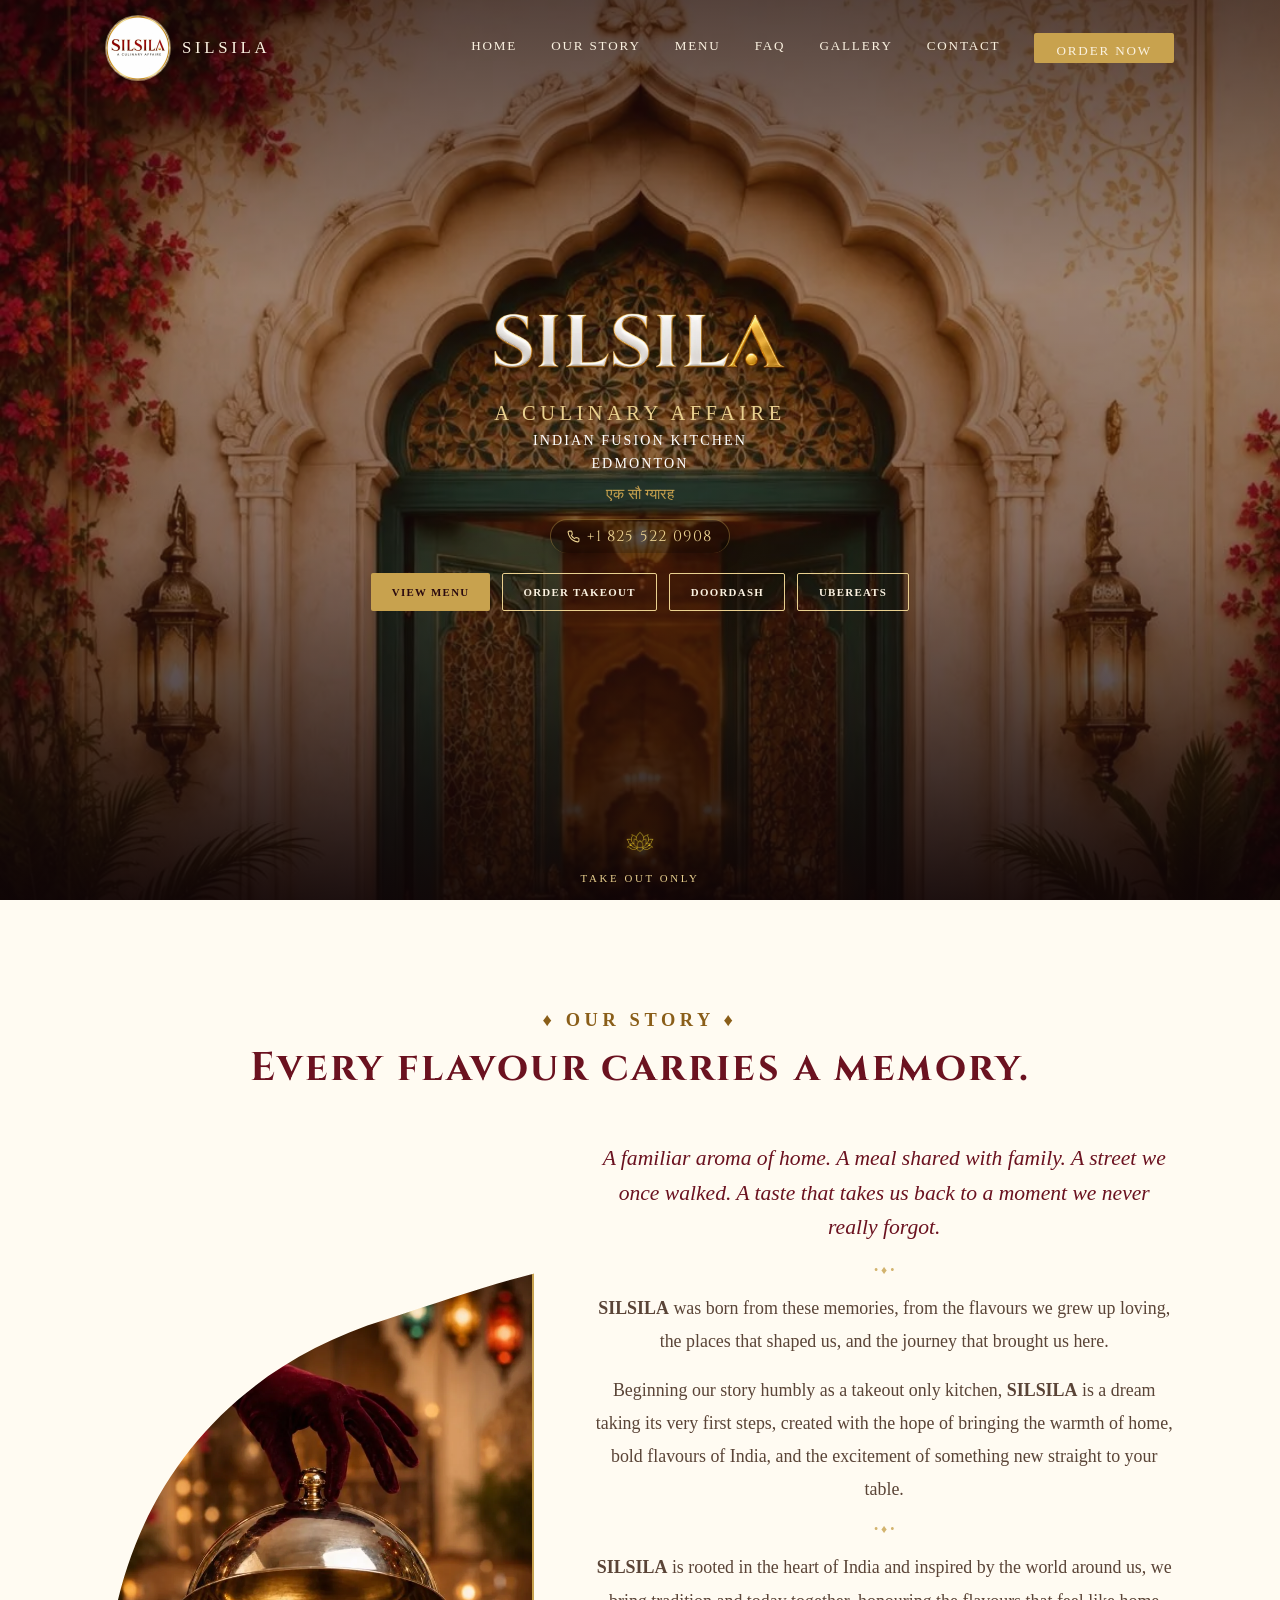
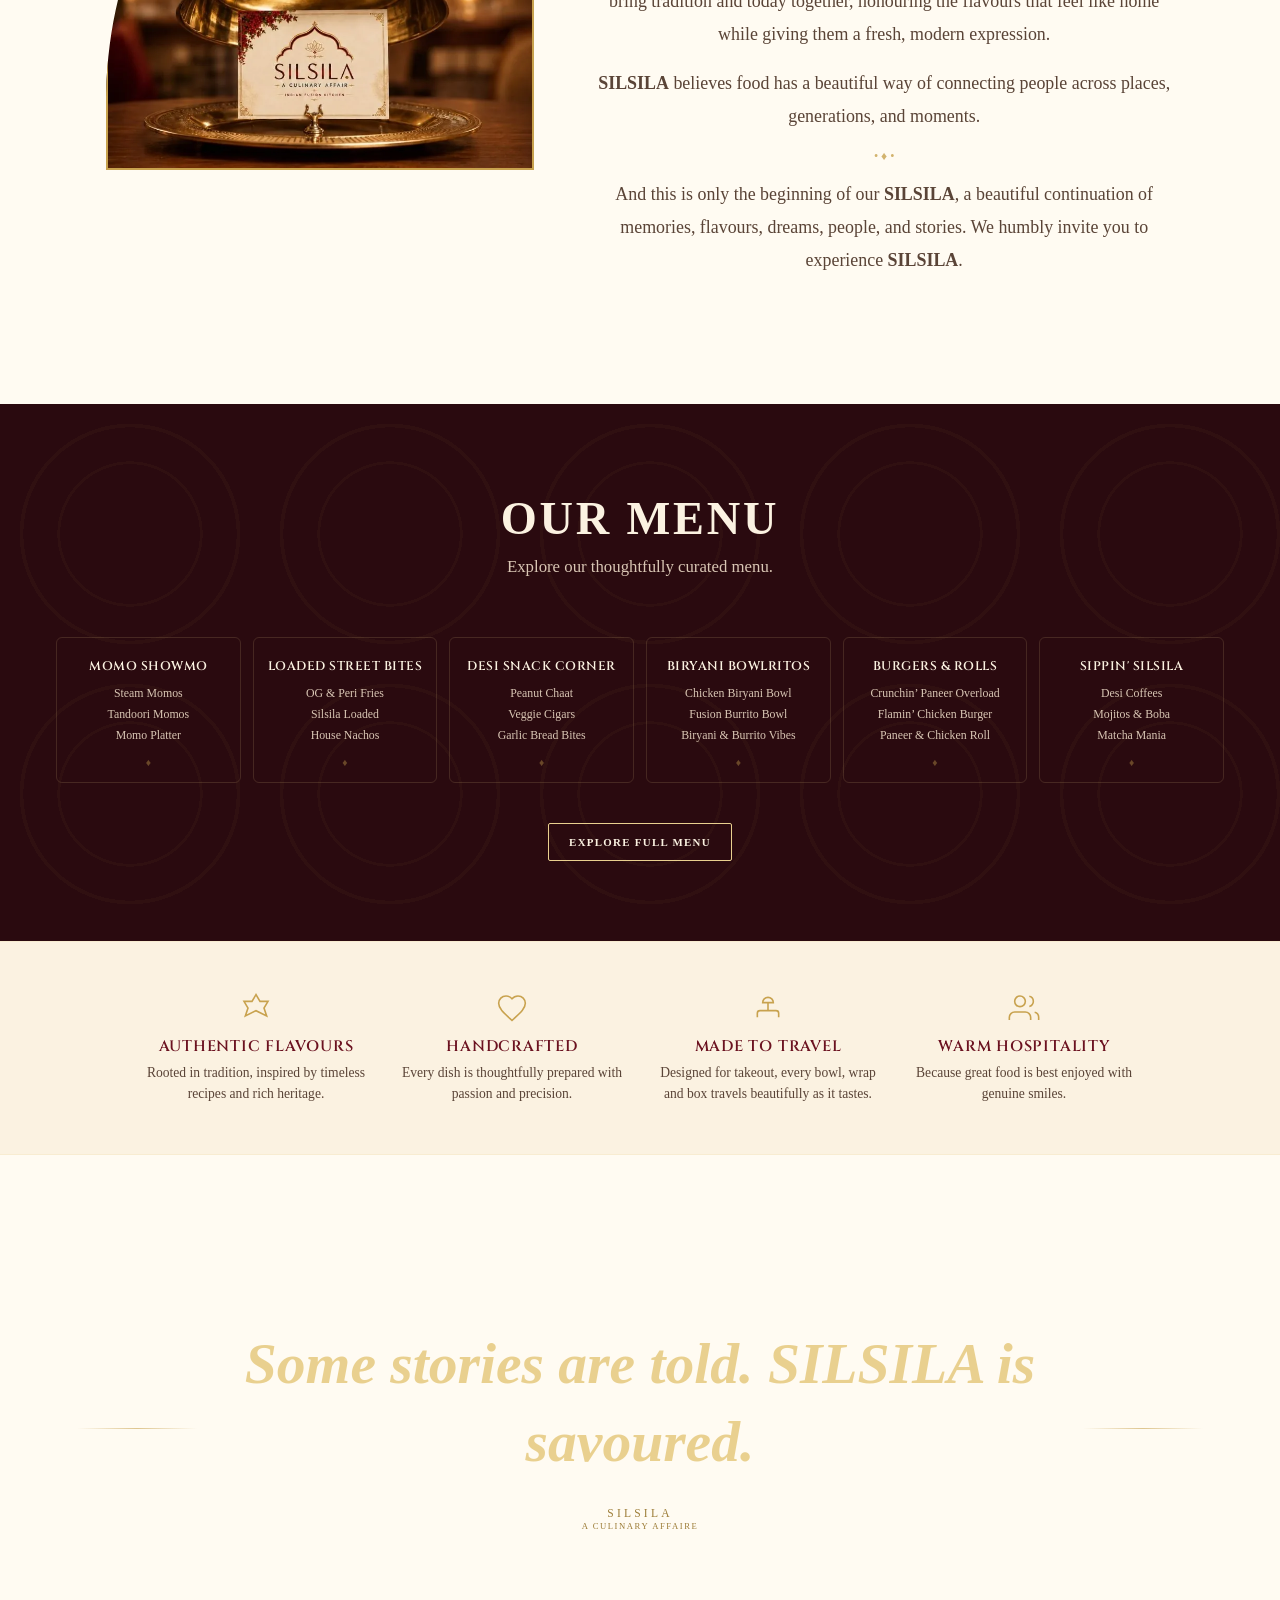
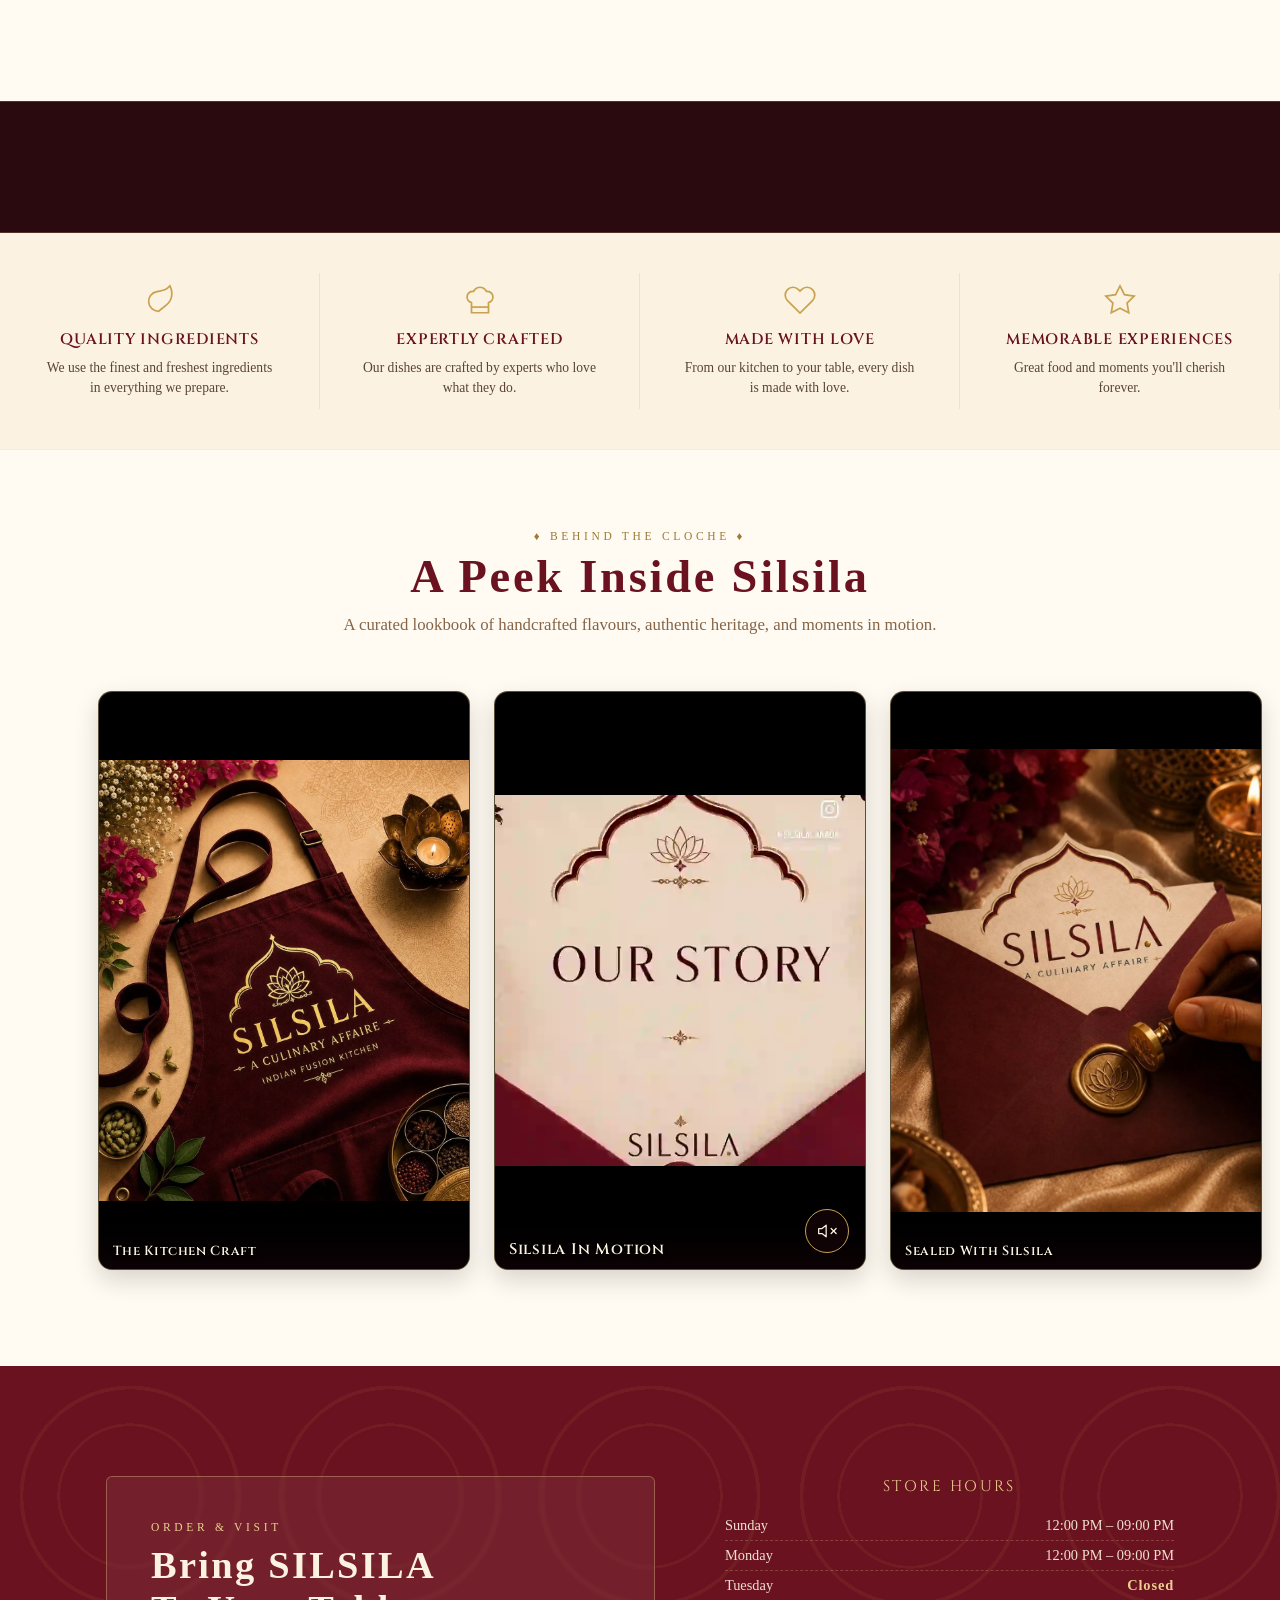
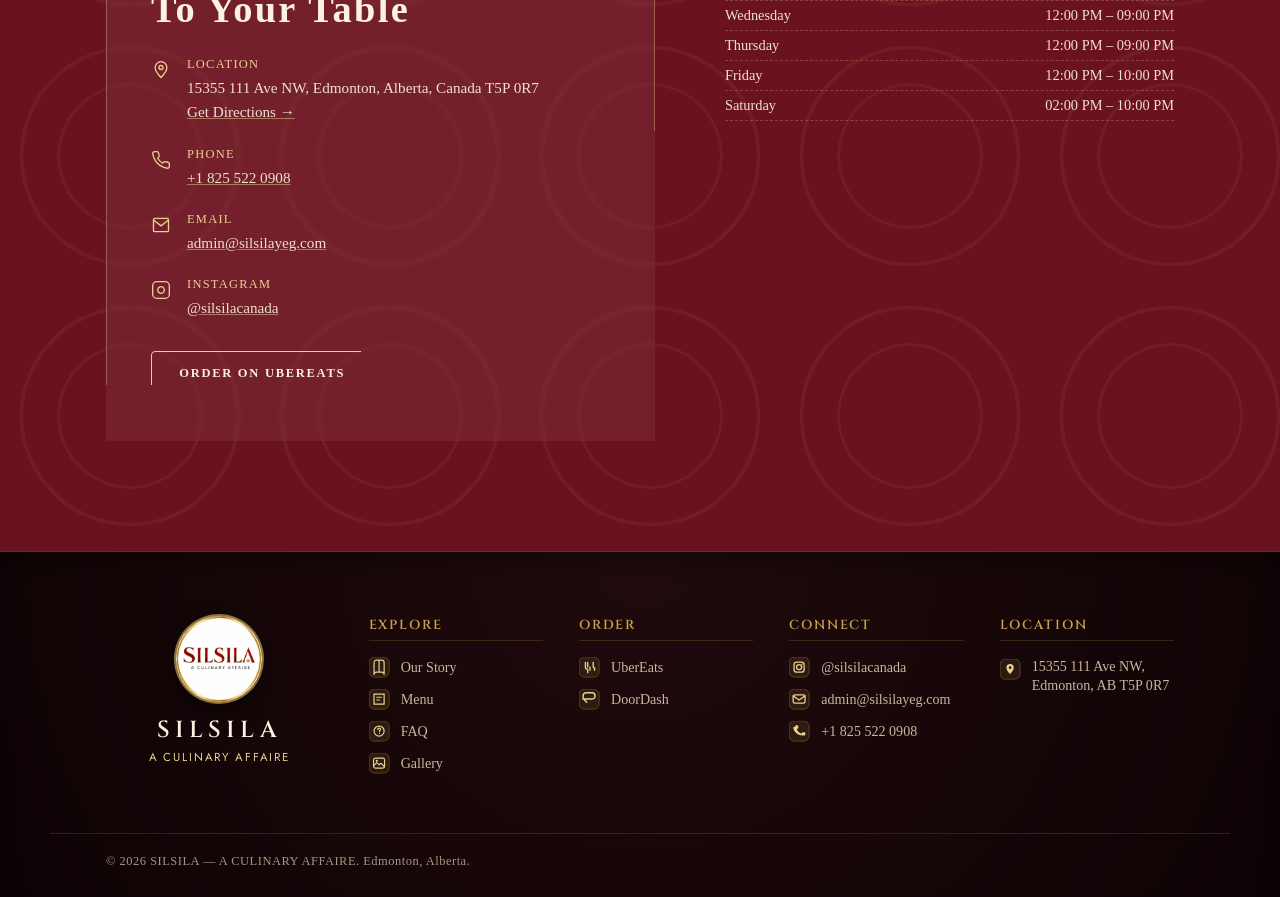
==== commit cbfd3ad7: "Update Elfsight Google Reviews widget to the new version provided by the user" ====
--- a/index.html
+++ b/index.html
@@ -198,9 +198,9 @@
 
 <section class="reviews-section" id="reviews" style="padding: 60px 0 70px; background: var(--maroon-black); color: var(--ivory); position: relative; border-top: 1px solid rgba(233,208,143,0.2); border-bottom: 1px solid rgba(233,208,143,0.2);">
   <div class="wrap" style="max-width: 1200px; margin: 0 auto; padding: 0 clamp(16px, 4vw, 36px);">
-    <!-- Elfsight Google Reviews | Google Reviews -->
+    <!-- Elfsight Google Reviews | Untitled Google Reviews -->
     <script src="https://elfsightcdn.com/platform.js" async></script>
-    <div class="elfsight-app-7e3ed125-0222-48c8-ac25-016e3134719e" data-elfsight-app-lazy></div>
+    <div class="elfsight-app-bd79694a-ef1a-4252-8cda-3e959e7049a5" data-elfsight-app-lazy></div>
   </div>
 </section>
 
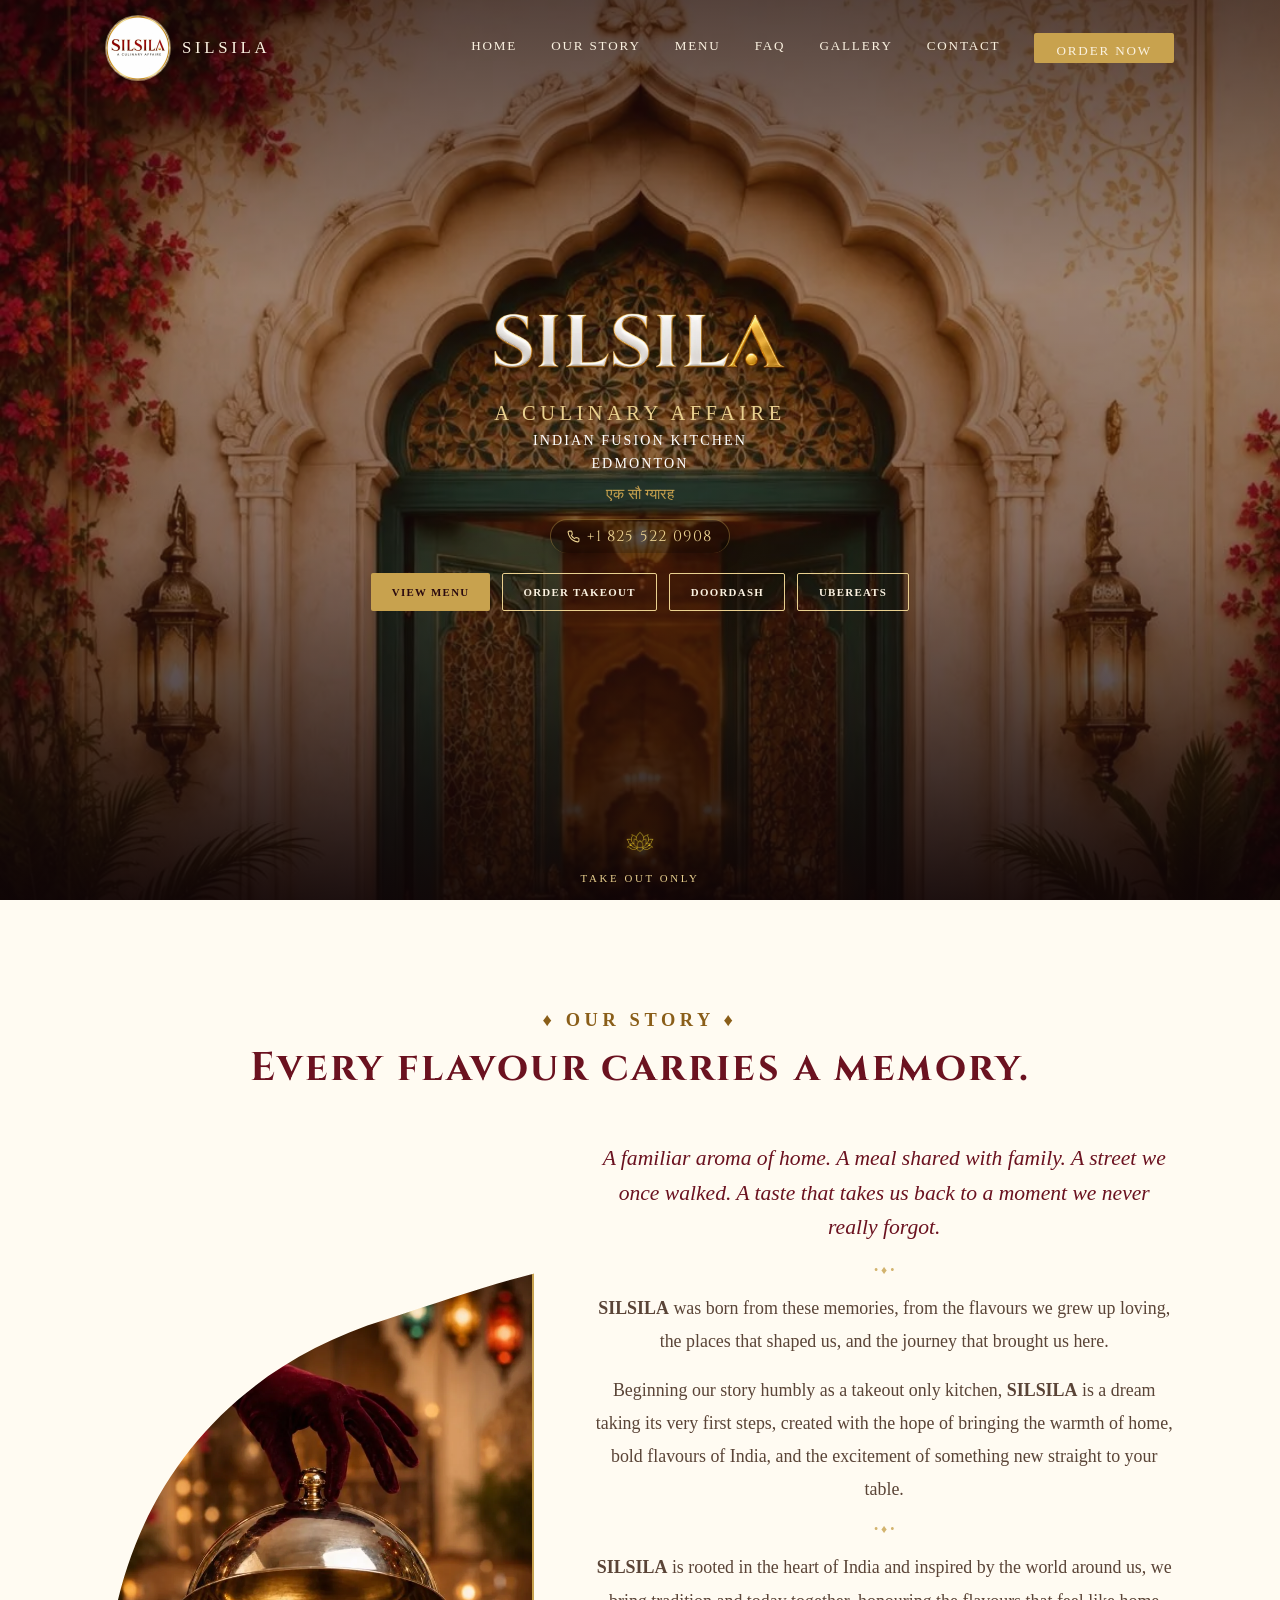
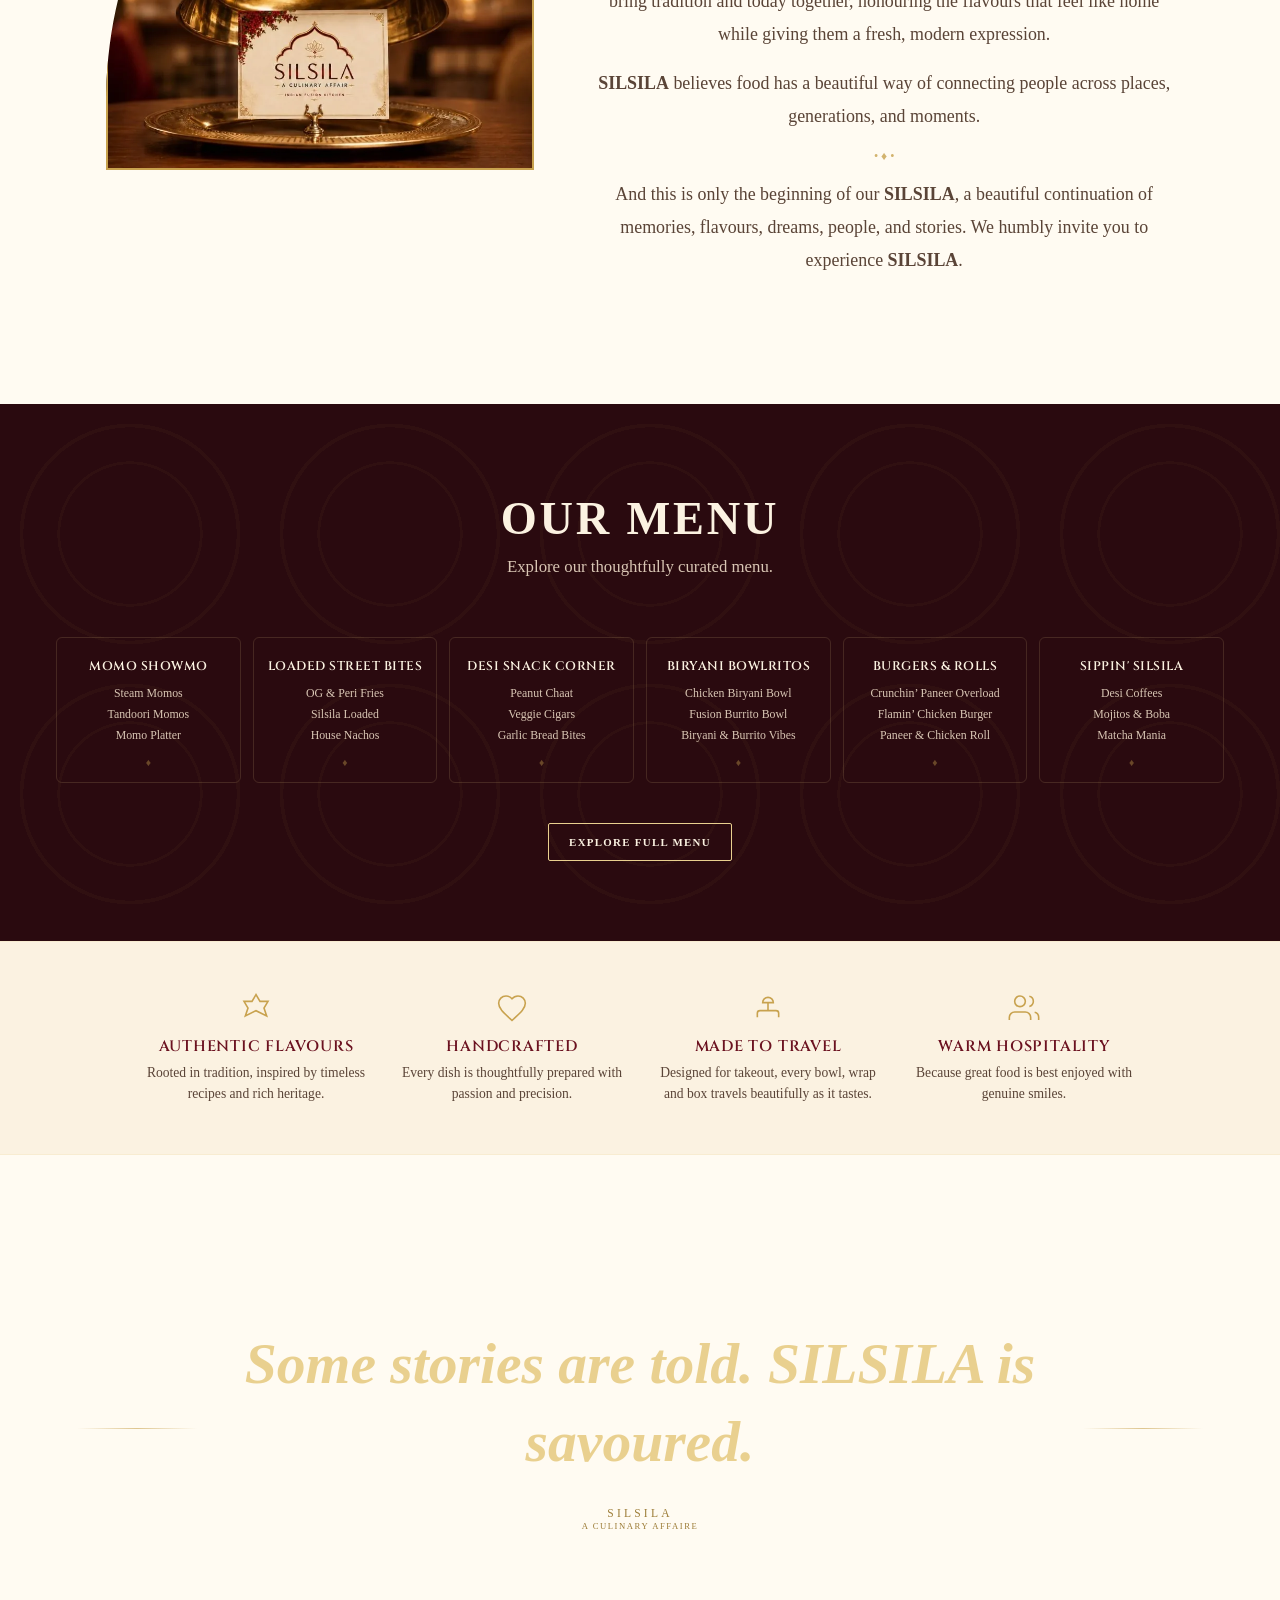
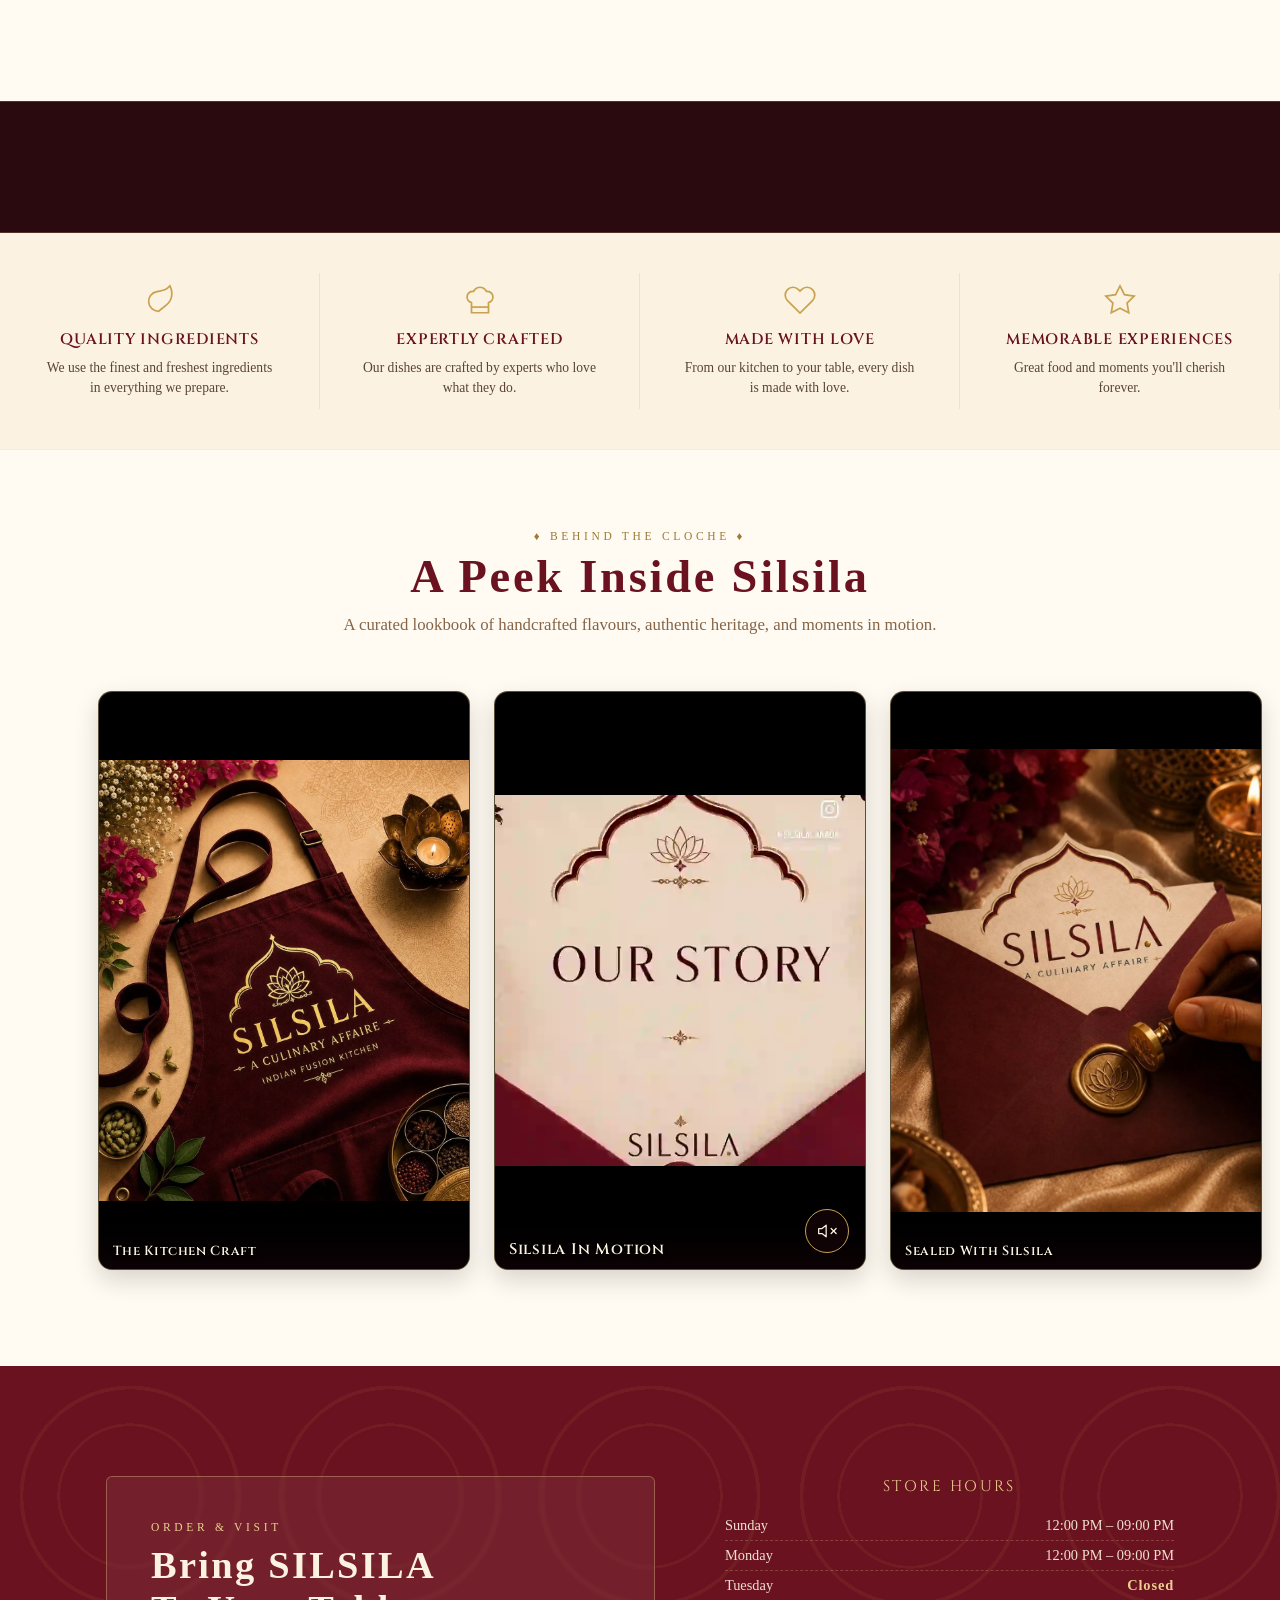
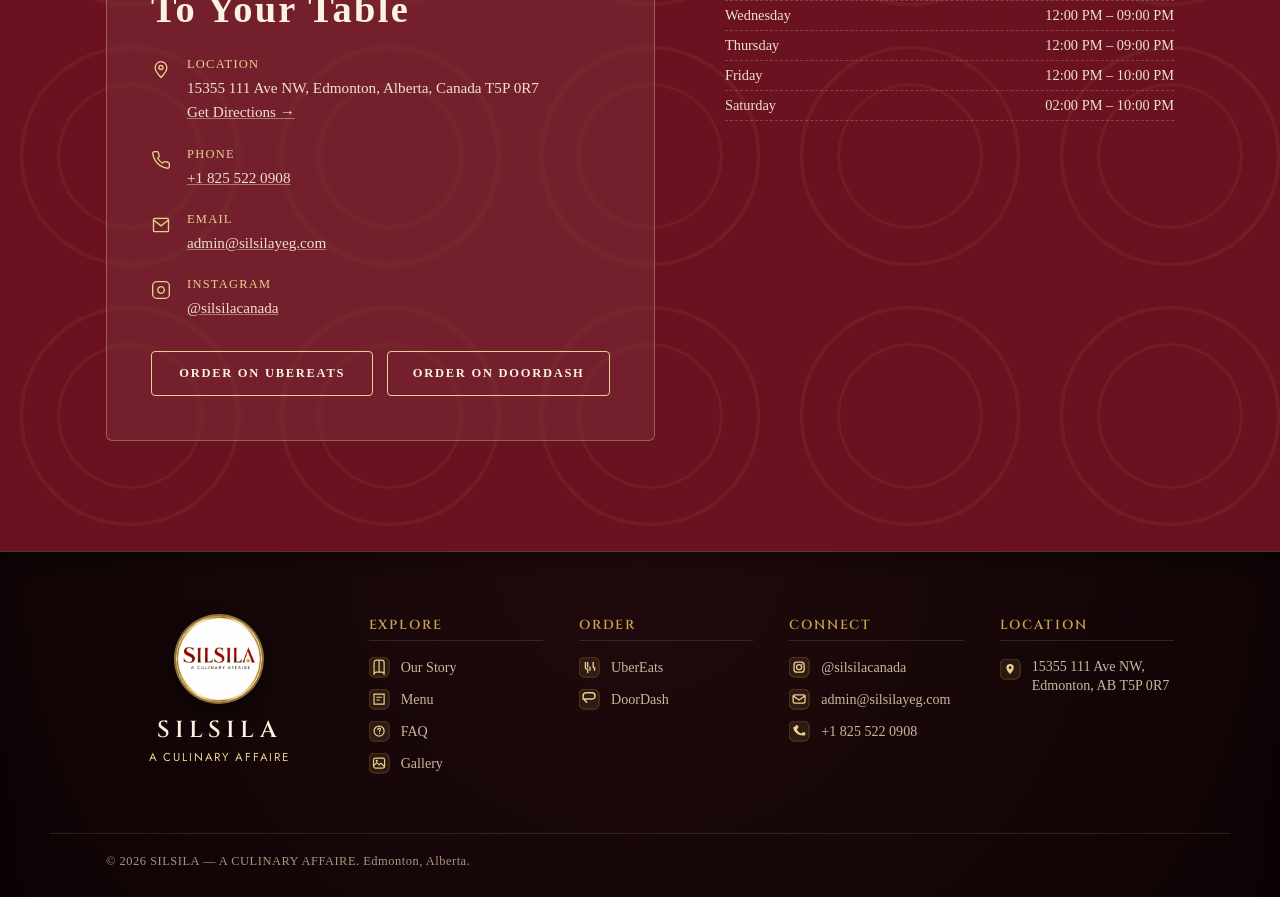
==== commit f32c41a8: "Fix gallery mobile view (3-column grid)" ====
--- a/index.html
+++ b/index.html
@@ -12,7 +12,7 @@
 <link rel="preconnect" href="https://fonts.googleapis.com">
 <link rel="preconnect" href="https://fonts.gstatic.com" crossorigin>
 <link href="https://fonts.googleapis.com/css2?family=Cinzel:wght@500;600;700&family=Cormorant+Garamond:ital,wght@0,500;0,600;1,500;1,600&family=Jost:wght@300;400;500;600&family=Noto+Serif+Devanagari:wght@500;600&display=swap" rel="stylesheet">
-<link rel="stylesheet" href="style.css?v=76">
+<link rel="stylesheet" href="style.css?v=78">
 <script src="https://elfsightcdn.com/platform.js" async></script>
 </head>
 <body>
--- a/style.css
+++ b/style.css
@@ -558,15 +558,15 @@
 
 @media (max-width:900px){
   .gallery-wall {
-    grid-template-columns:repeat(2, 1fr);
-    gap: 16px;
+    grid-template-columns:repeat(3, 1fr);
+    gap: 12px;
   }
 }
 @media (max-width:600px){
   .gallery-wall {
-    grid-template-columns:1fr;
-    gap: 20px;
-    max-width: 440px;
+    grid-template-columns:repeat(3, 1fr);
+    gap: 8px;
+    max-width: 100%;
   }
 }
 
@@ -1217,8 +1217,8 @@
   display: block;
 }
 
-- 
- . s i t e - n a v   . l i n k s   a . a c t i v e   {   b o r d e r - b o t t o m :   1 . 5 p x   s o l i d   v a r ( - - g o l d ) ;   p a d d i n g - b o t t o m :   2 p x ;   } - 
+
+ 
+ . s i t e - n a v   . l i n k s   a . a c t i v e   {   b o r d e r - b o t t o m :   1 . 5 p x   s o l i d   v a r ( - - g o l d ) ;   p a d d i n g - b o t t o m :   2 p x ;   } 
+ 
  
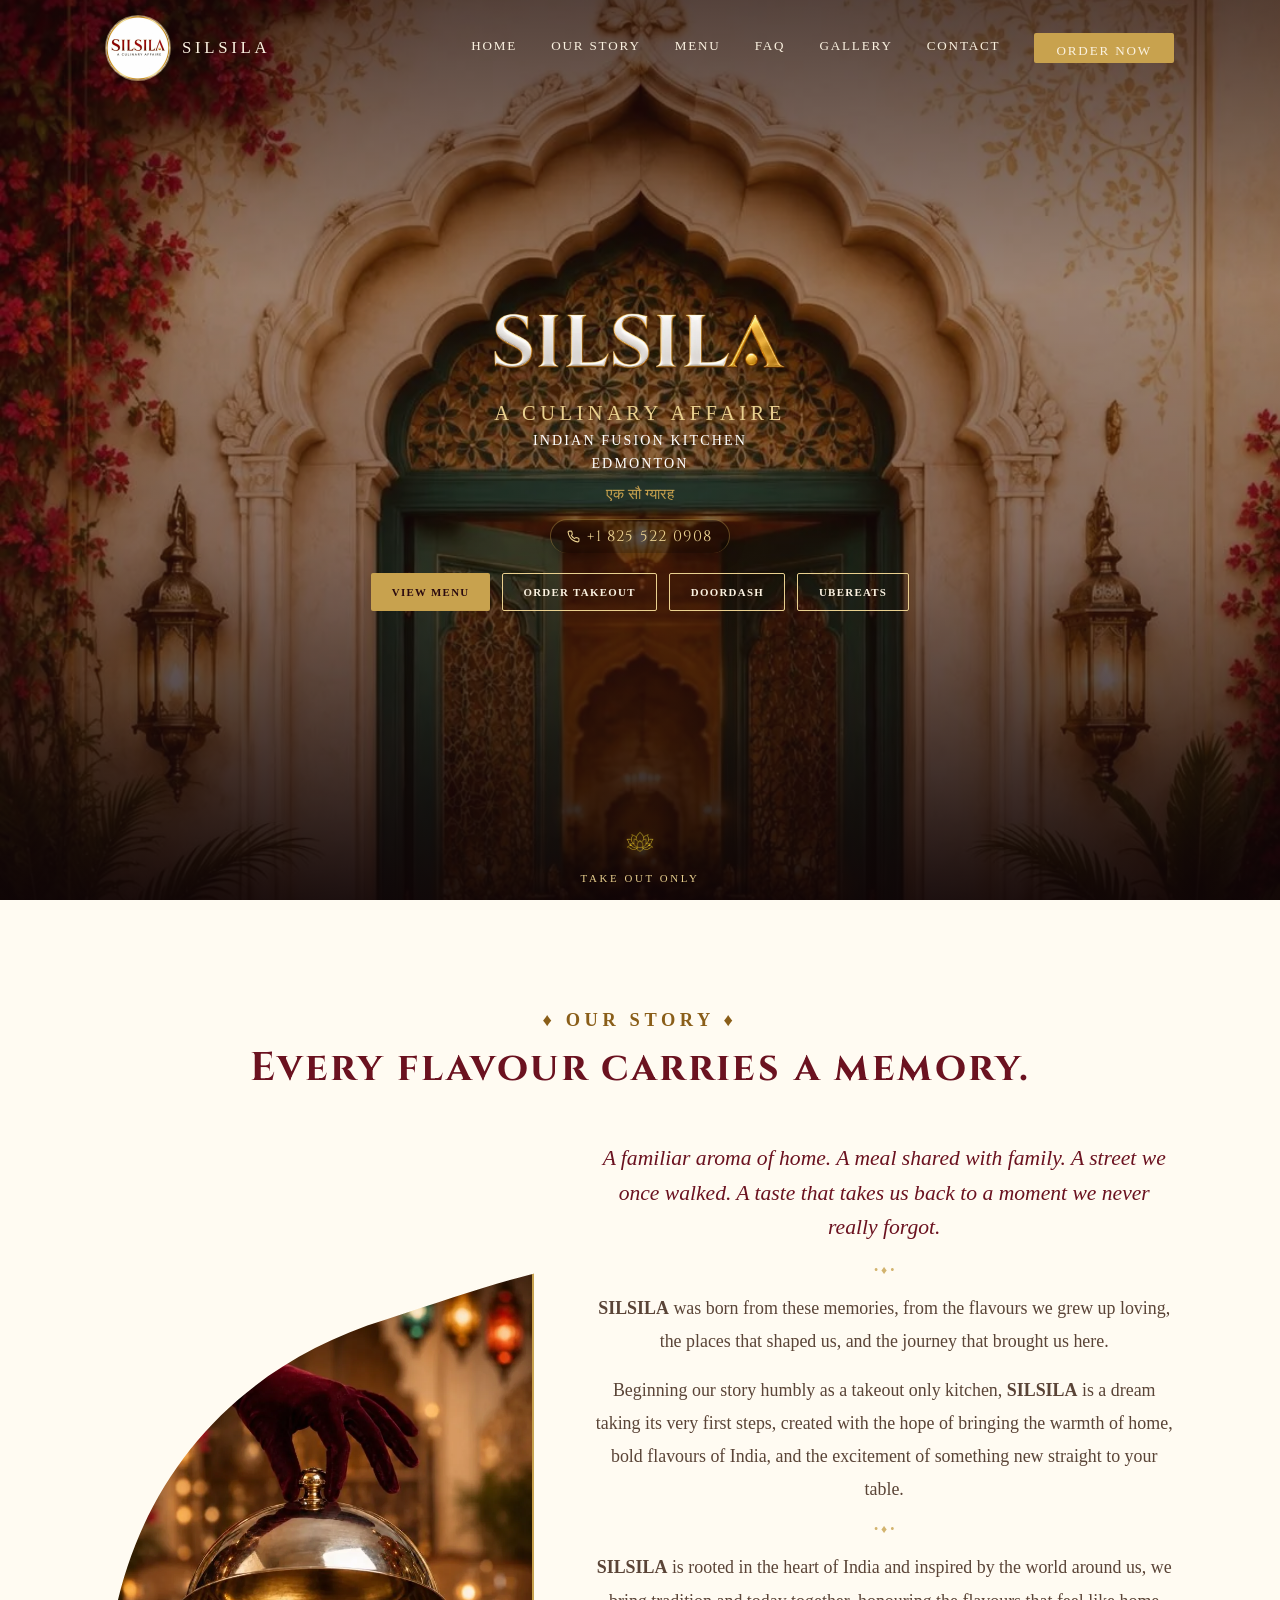
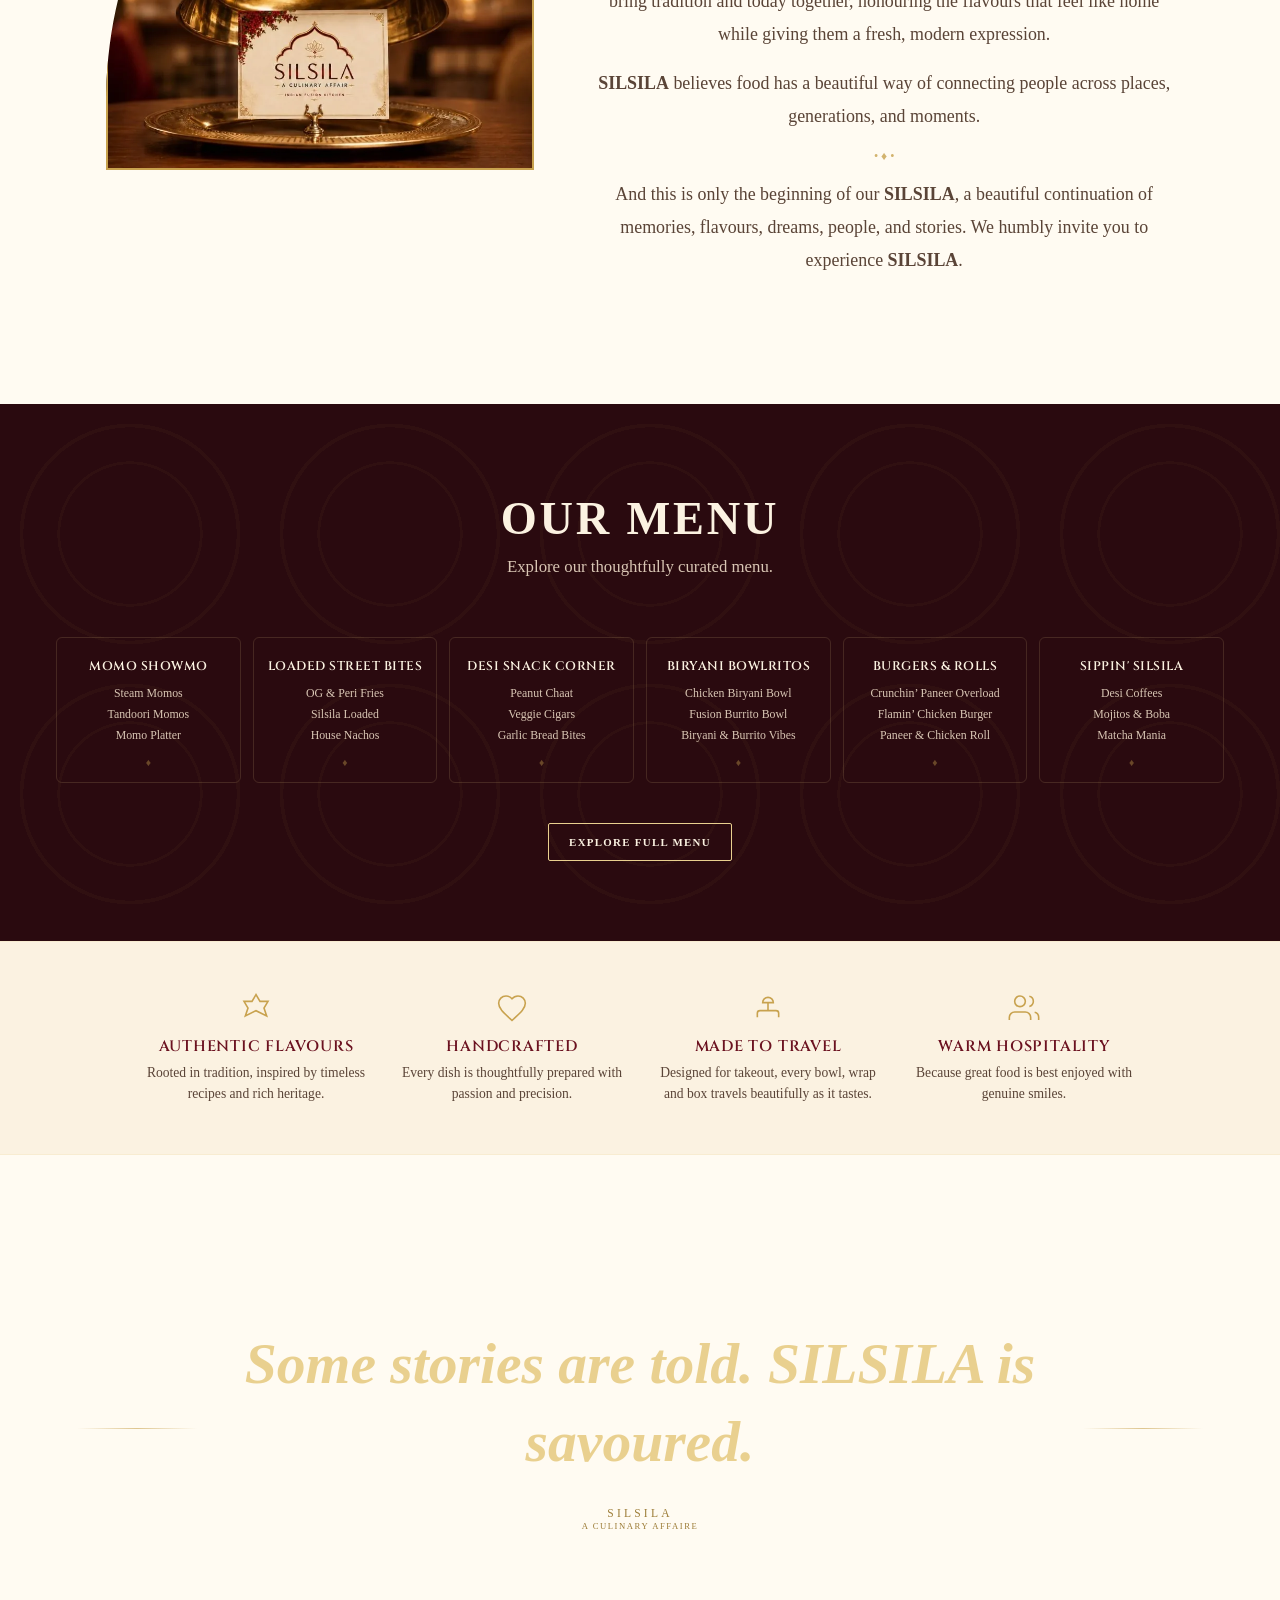
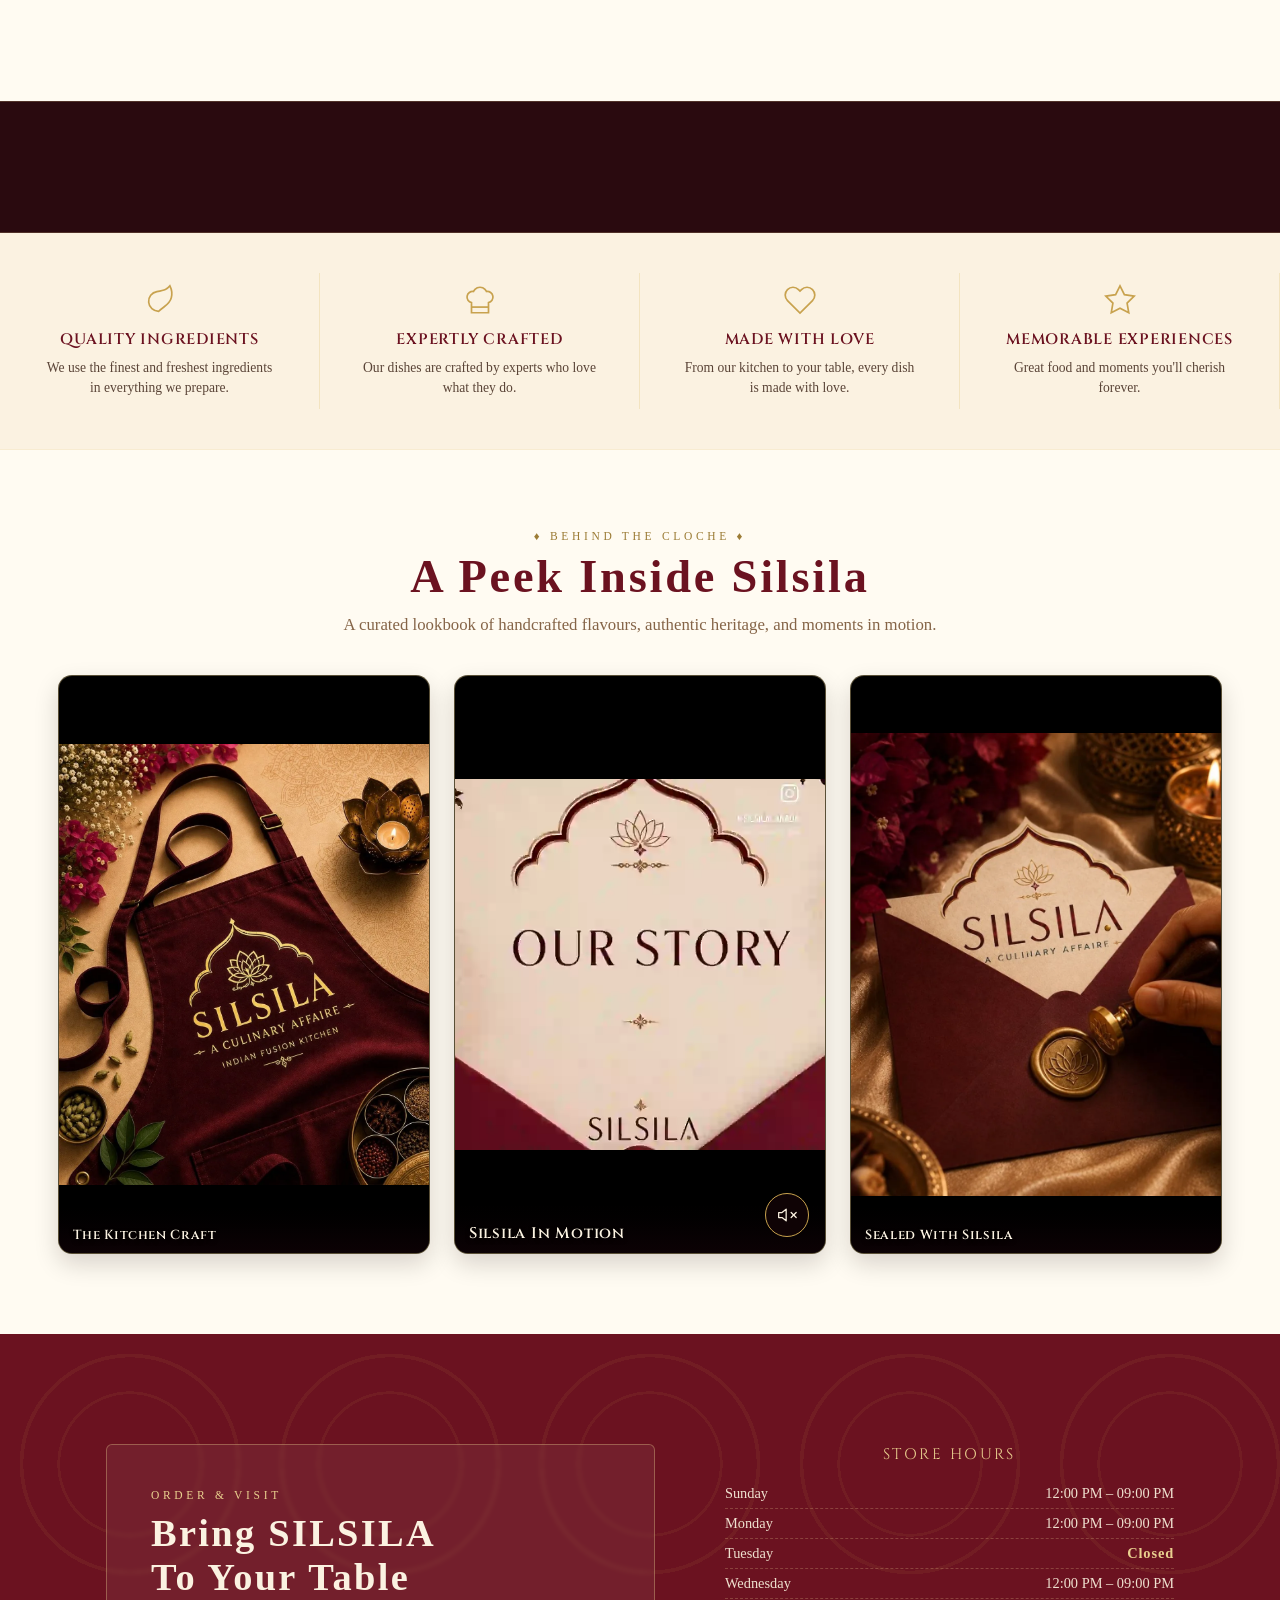
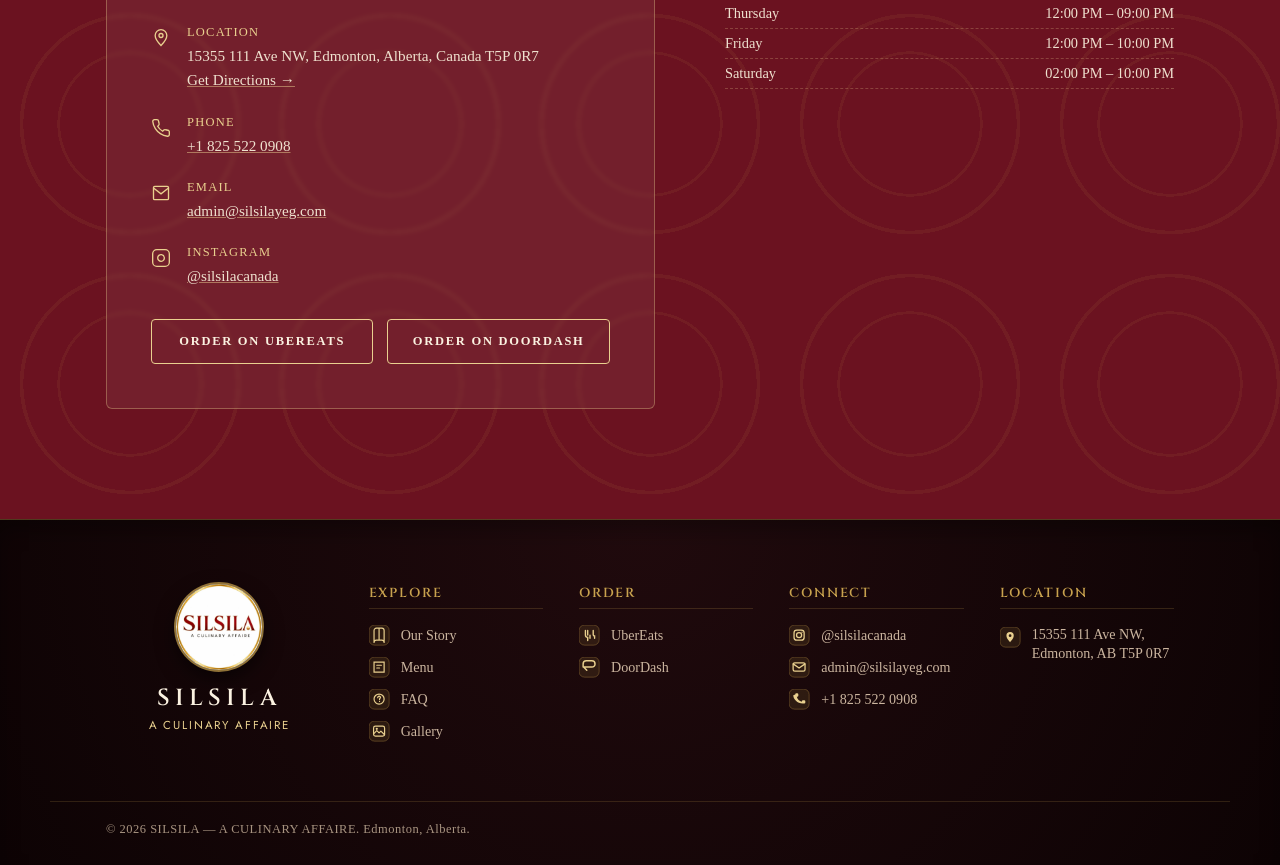
==== commit 1f2e3dbc: "Fix gallery center alignment: remove default figure margin" ====
--- a/index.html
+++ b/index.html
@@ -12,7 +12,7 @@
 <link rel="preconnect" href="https://fonts.googleapis.com">
 <link rel="preconnect" href="https://fonts.gstatic.com" crossorigin>
 <link href="https://fonts.googleapis.com/css2?family=Cinzel:wght@500;600;700&family=Cormorant+Garamond:ital,wght@0,500;0,600;1,500;1,600&family=Jost:wght@300;400;500;600&family=Noto+Serif+Devanagari:wght@500;600&display=swap" rel="stylesheet">
-<link rel="stylesheet" href="style.css?v=78">
+<link rel="stylesheet" href="style.css?v=80">
 <script src="https://elfsightcdn.com/platform.js" async></script>
 </head>
 <body>
--- a/style.css
+++ b/style.css
@@ -522,8 +522,10 @@
 }
 
 .gallery-card {
+  margin:0;
   position:relative;
   width:100%;
+  min-width:0;
   aspect-ratio: 9 / 14;
   border-radius:14px;
   overflow:hidden;
@@ -567,6 +569,19 @@
     grid-template-columns:repeat(3, 1fr);
     gap: 8px;
     max-width: 100%;
+  }
+  .frame-info {
+    padding: 8px 6px 4px;
+  }
+  .frame-title {
+    font-size: 0.55rem;
+  }
+  .frame-zoom-icon {
+    width: 20px;
+    height: 20px;
+  }
+  .gallery-card {
+    border-radius: 8px;
   }
 }
 
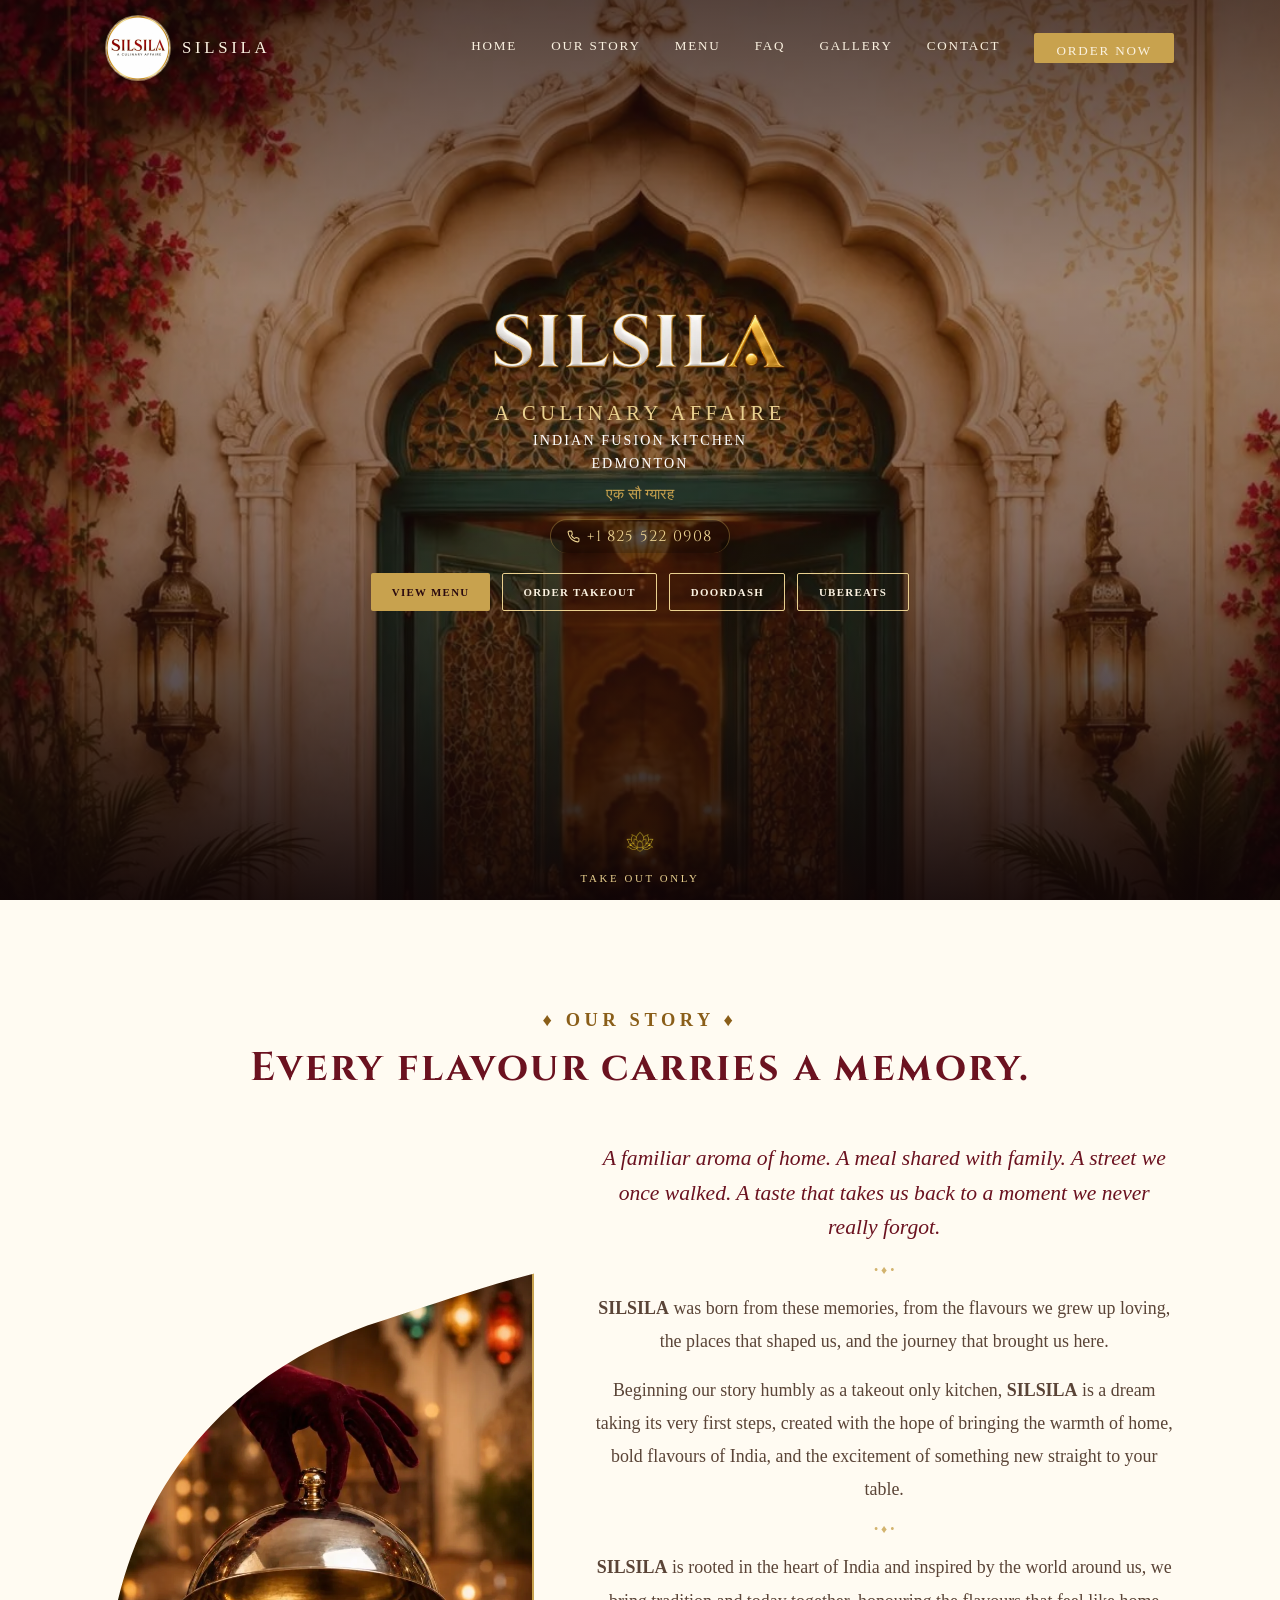
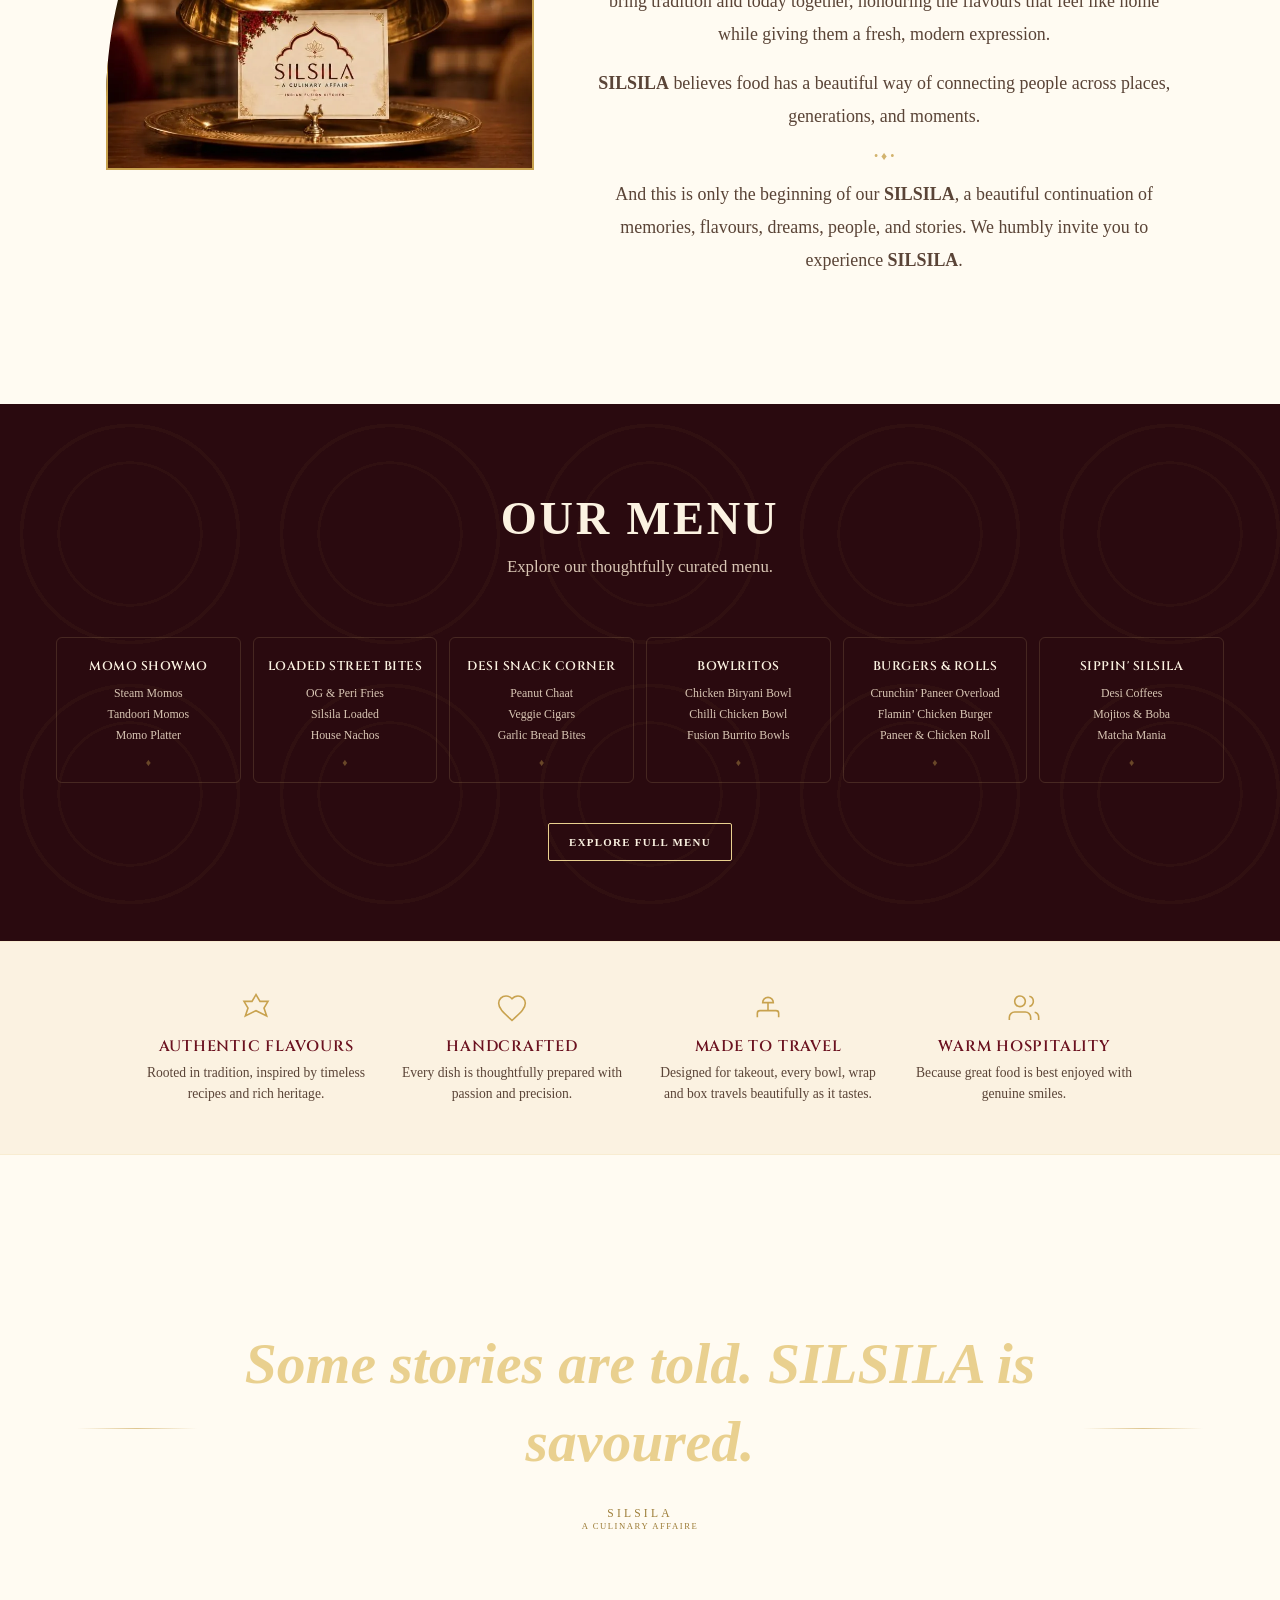
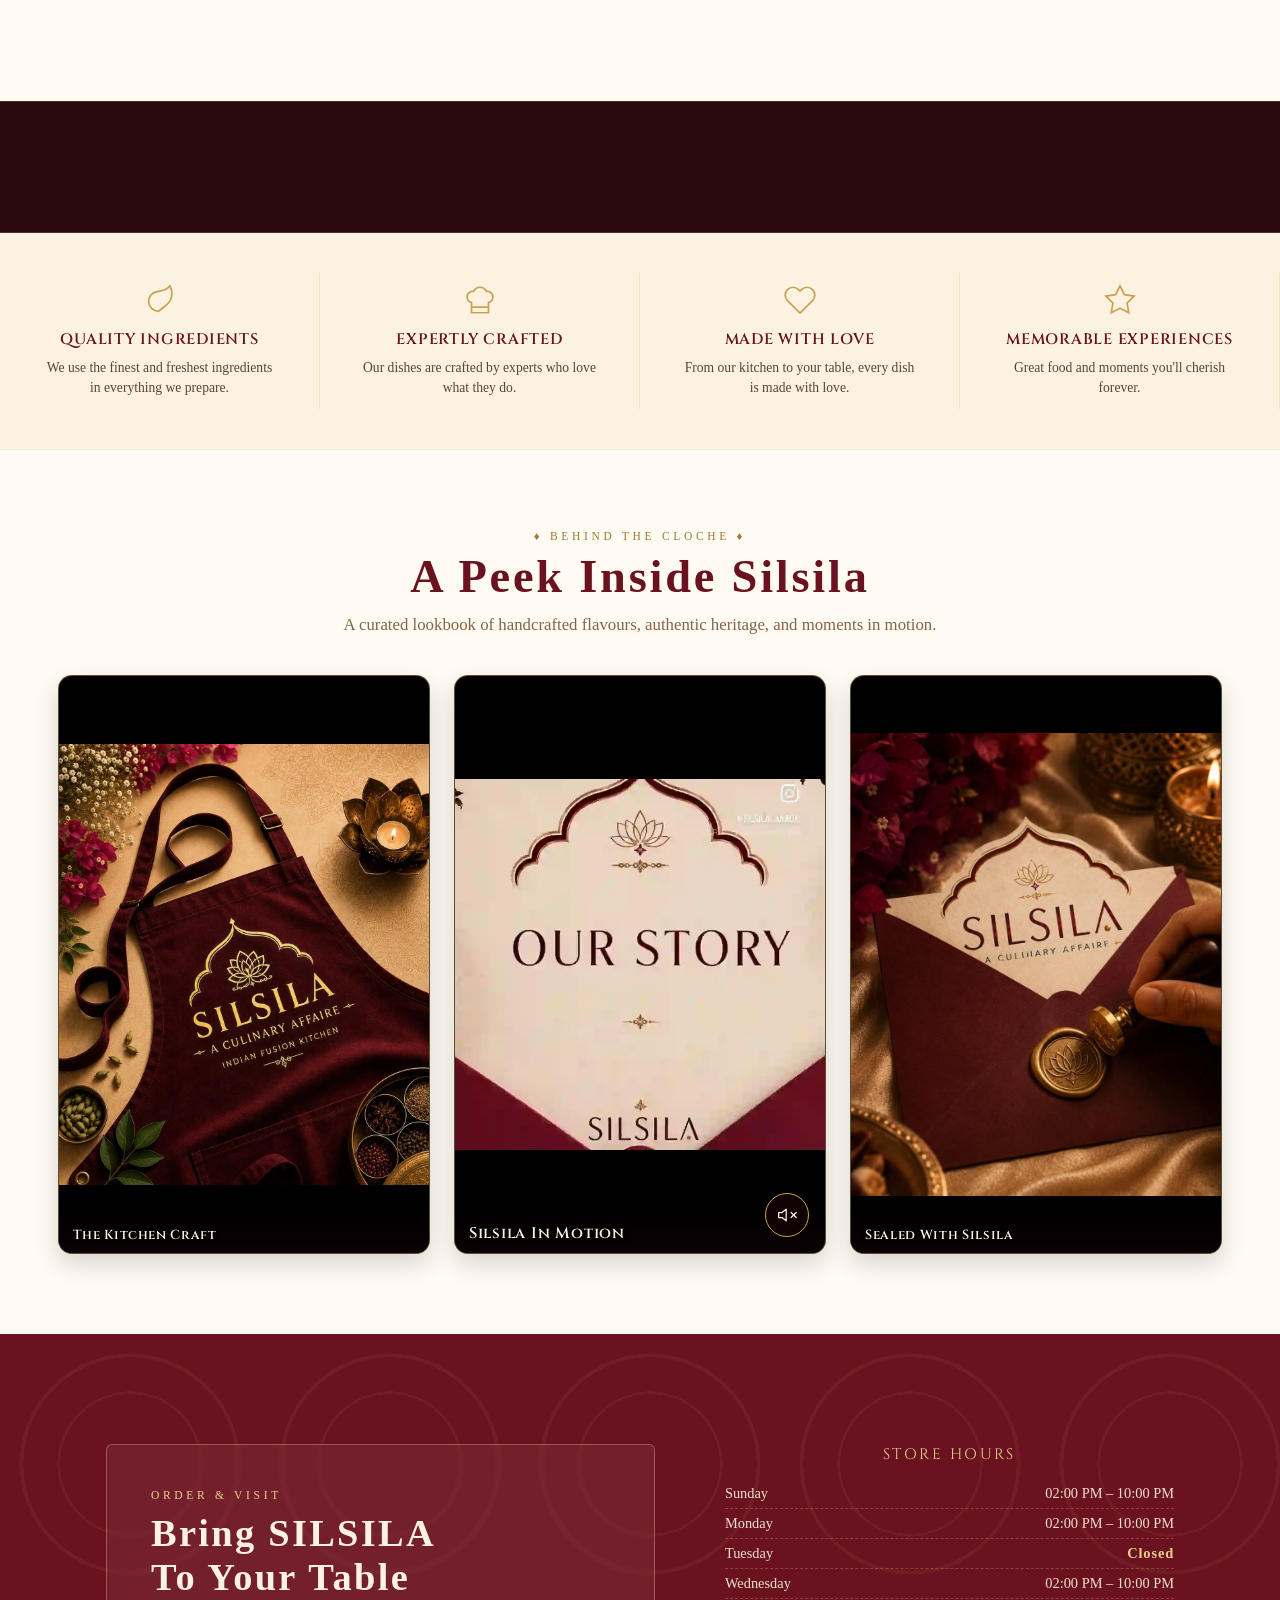
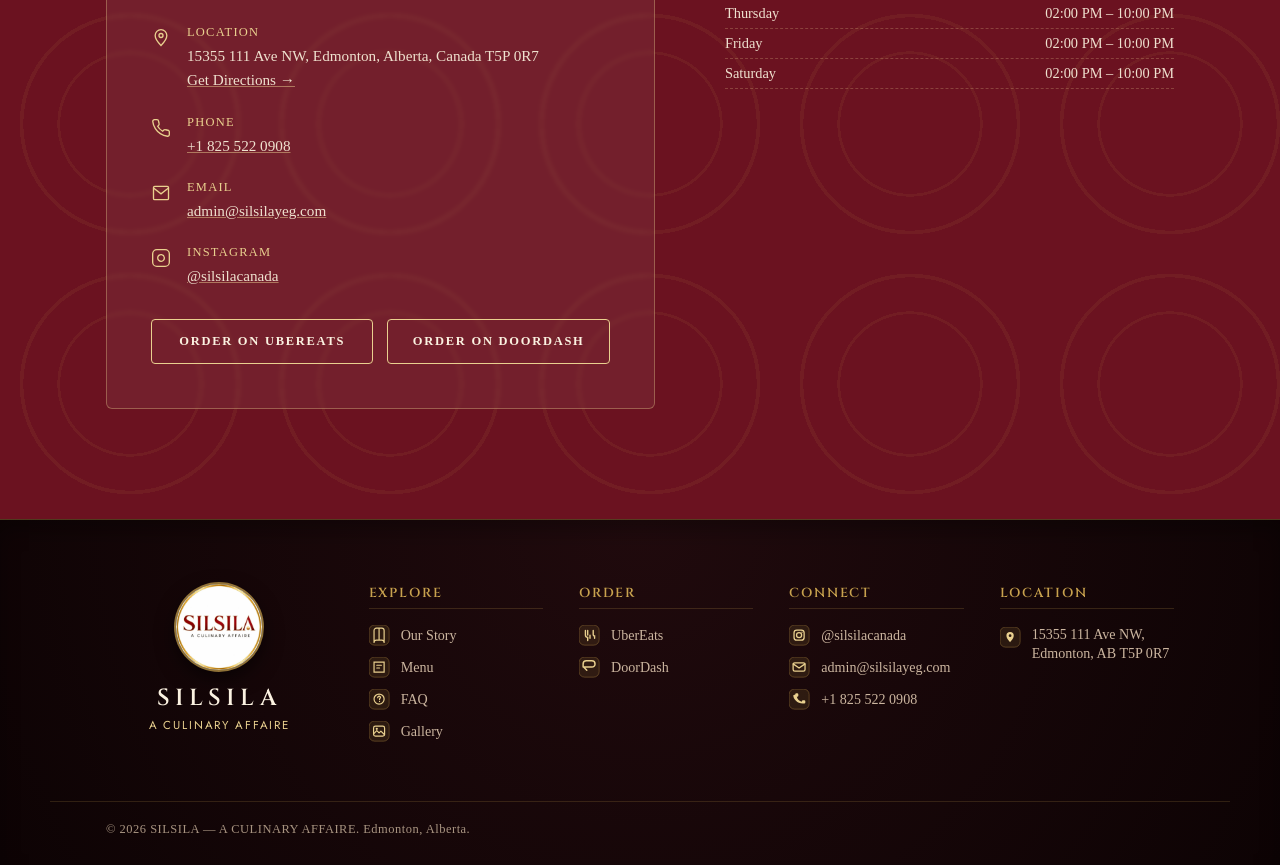
==== commit bc7ada66: "Update store hours to 2-10 PM (Tuesday Closed) and update menu items, prices, and deals from new men" ====
--- a/index.html
+++ b/index.html
@@ -12,7 +12,7 @@
 <link rel="preconnect" href="https://fonts.googleapis.com">
 <link rel="preconnect" href="https://fonts.gstatic.com" crossorigin>
 <link href="https://fonts.googleapis.com/css2?family=Cinzel:wght@500;600;700&family=Cormorant+Garamond:ital,wght@0,500;0,600;1,500;1,600&family=Jost:wght@300;400;500;600&family=Noto+Serif+Devanagari:wght@500;600&display=swap" rel="stylesheet">
-<link rel="stylesheet" href="style.css?v=80">
+<link rel="stylesheet" href="style.css?v=81">
 <script src="https://elfsightcdn.com/platform.js" async></script>
 </head>
 <body>
@@ -139,8 +139,8 @@
         <div class="high-div">♦</div>
       </a>
       <a href="menu.html#bowlrito" class="high-card">
-        <h3>Biryani Bowlritos</h3>
-        <ul><li>Chicken Biryani Bowl</li><li>Fusion Burrito Bowl</li><li>Biryani & Burrito Vibes</li></ul>
+        <h3>Bowlritos</h3>
+        <ul><li>Chicken Biryani Bowl</li><li>Chilli Chicken Bowl</li><li>Fusion Burrito Bowls</li></ul>
         <div class="high-div">♦</div>
       </a>
       <a href="menu.html#burgers_rolls" class="high-card">
@@ -386,12 +386,12 @@
 
       <div class="hours" style="margin-top: 0;">
         <div class="t" style="font-family:'Cinzel', serif; letter-spacing:0.16em; font-size:0.95rem; margin-bottom:14px; color:var(--gold-light);">Store Hours</div>
-        <div class="row"><span>Sunday</span><span>12:00 PM – 09:00 PM</span></div>
-        <div class="row"><span>Monday</span><span>12:00 PM – 09:00 PM</span></div>
+        <div class="row"><span>Sunday</span><span>02:00 PM – 10:00 PM</span></div>
+        <div class="row"><span>Monday</span><span>02:00 PM – 10:00 PM</span></div>
         <div class="row"><span>Tuesday</span><span style="color:var(--gold-light); font-weight:600; letter-spacing:0.06em;">Closed</span></div>
-        <div class="row"><span>Wednesday</span><span>12:00 PM – 09:00 PM</span></div>
-        <div class="row"><span>Thursday</span><span>12:00 PM – 09:00 PM</span></div>
-        <div class="row"><span>Friday</span><span>12:00 PM – 10:00 PM</span></div>
+        <div class="row"><span>Wednesday</span><span>02:00 PM – 10:00 PM</span></div>
+        <div class="row"><span>Thursday</span><span>02:00 PM – 10:00 PM</span></div>
+        <div class="row"><span>Friday</span><span>02:00 PM – 10:00 PM</span></div>
         <div class="row"><span>Saturday</span><span>02:00 PM – 10:00 PM</span></div>
       </div>
     </div>
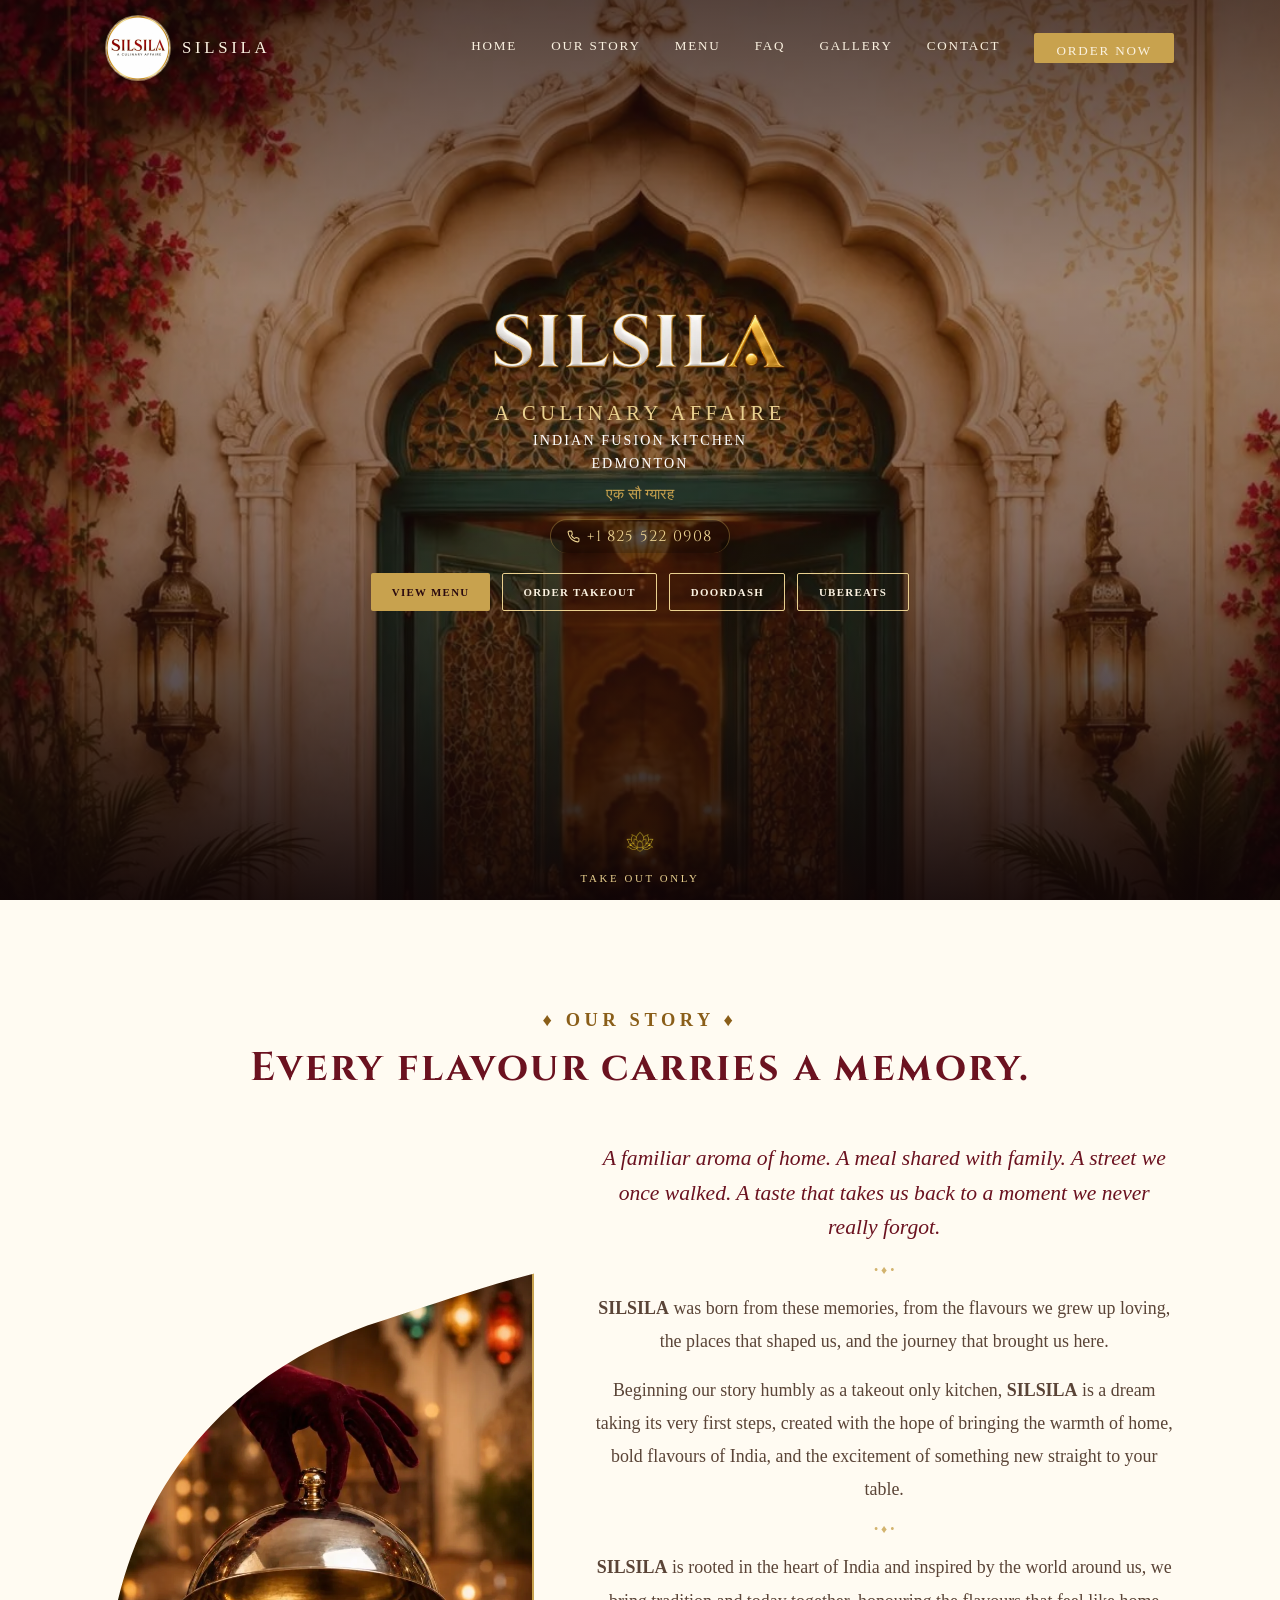
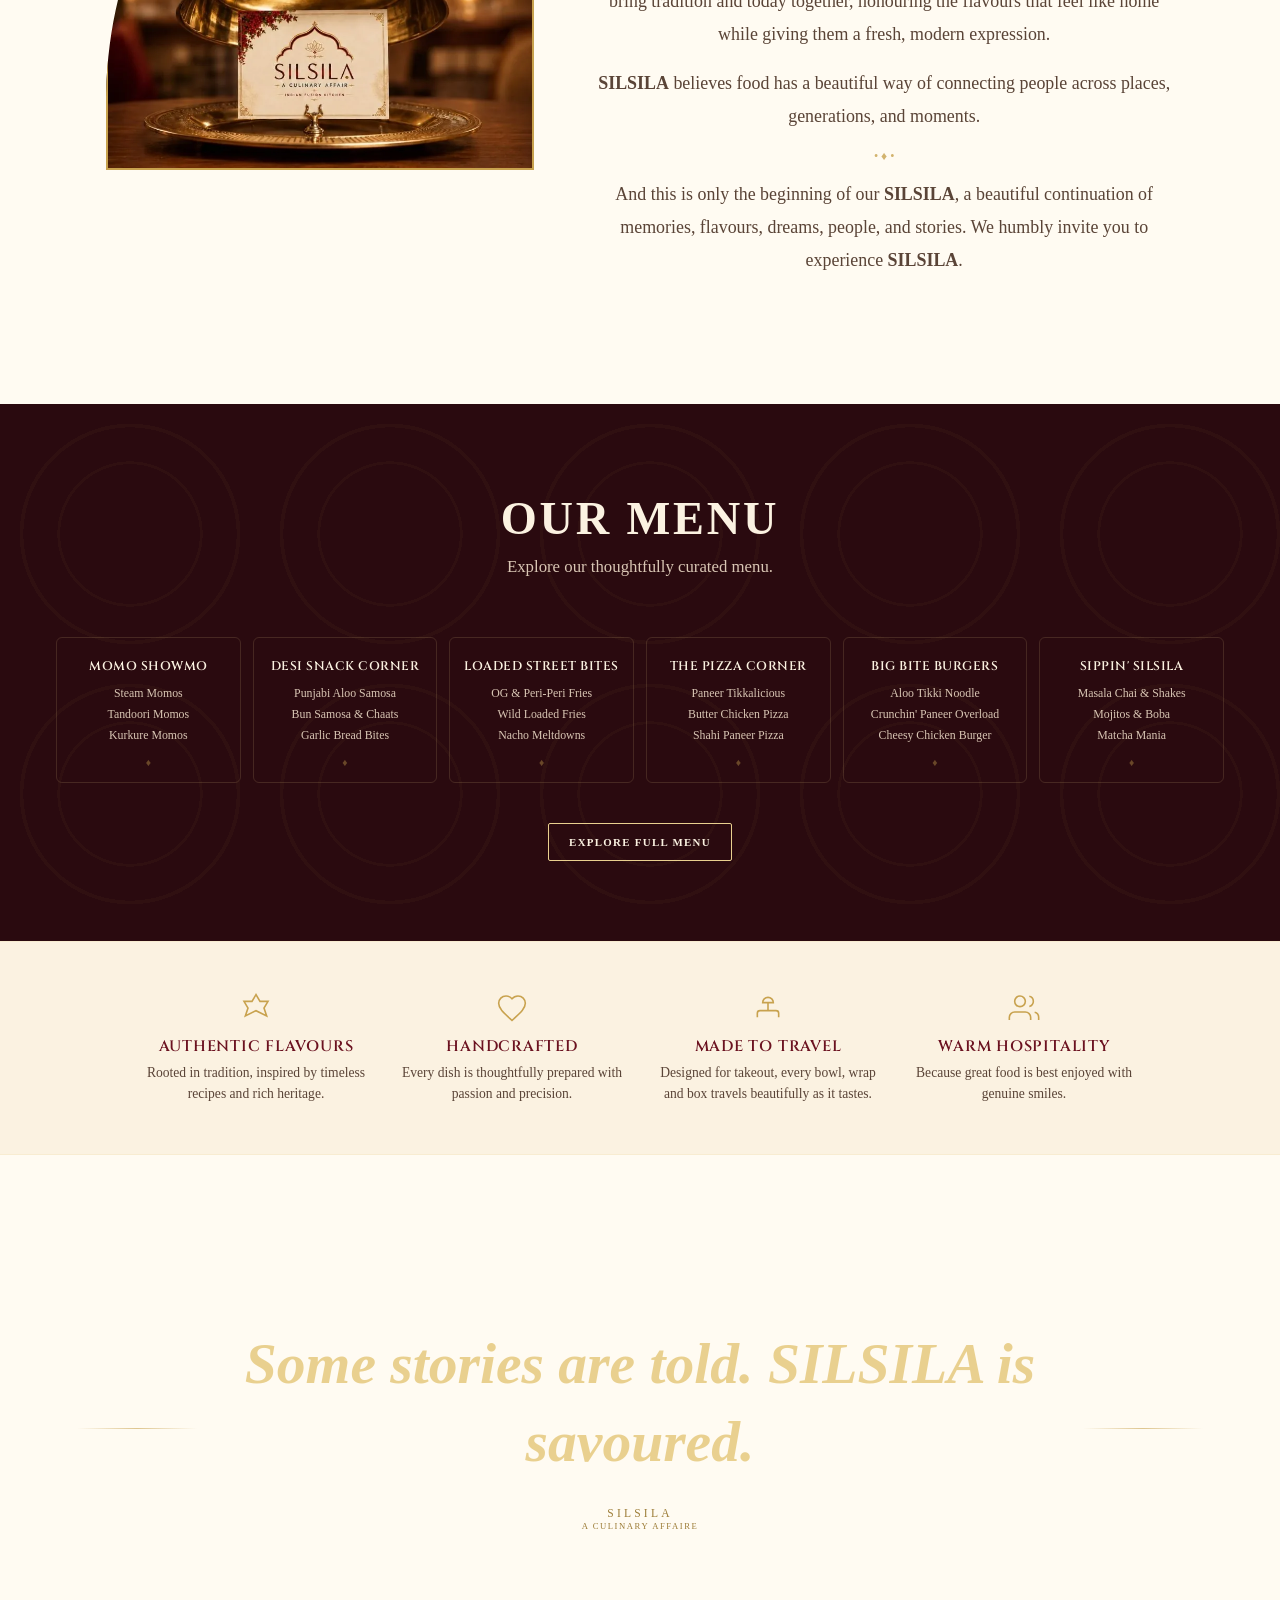
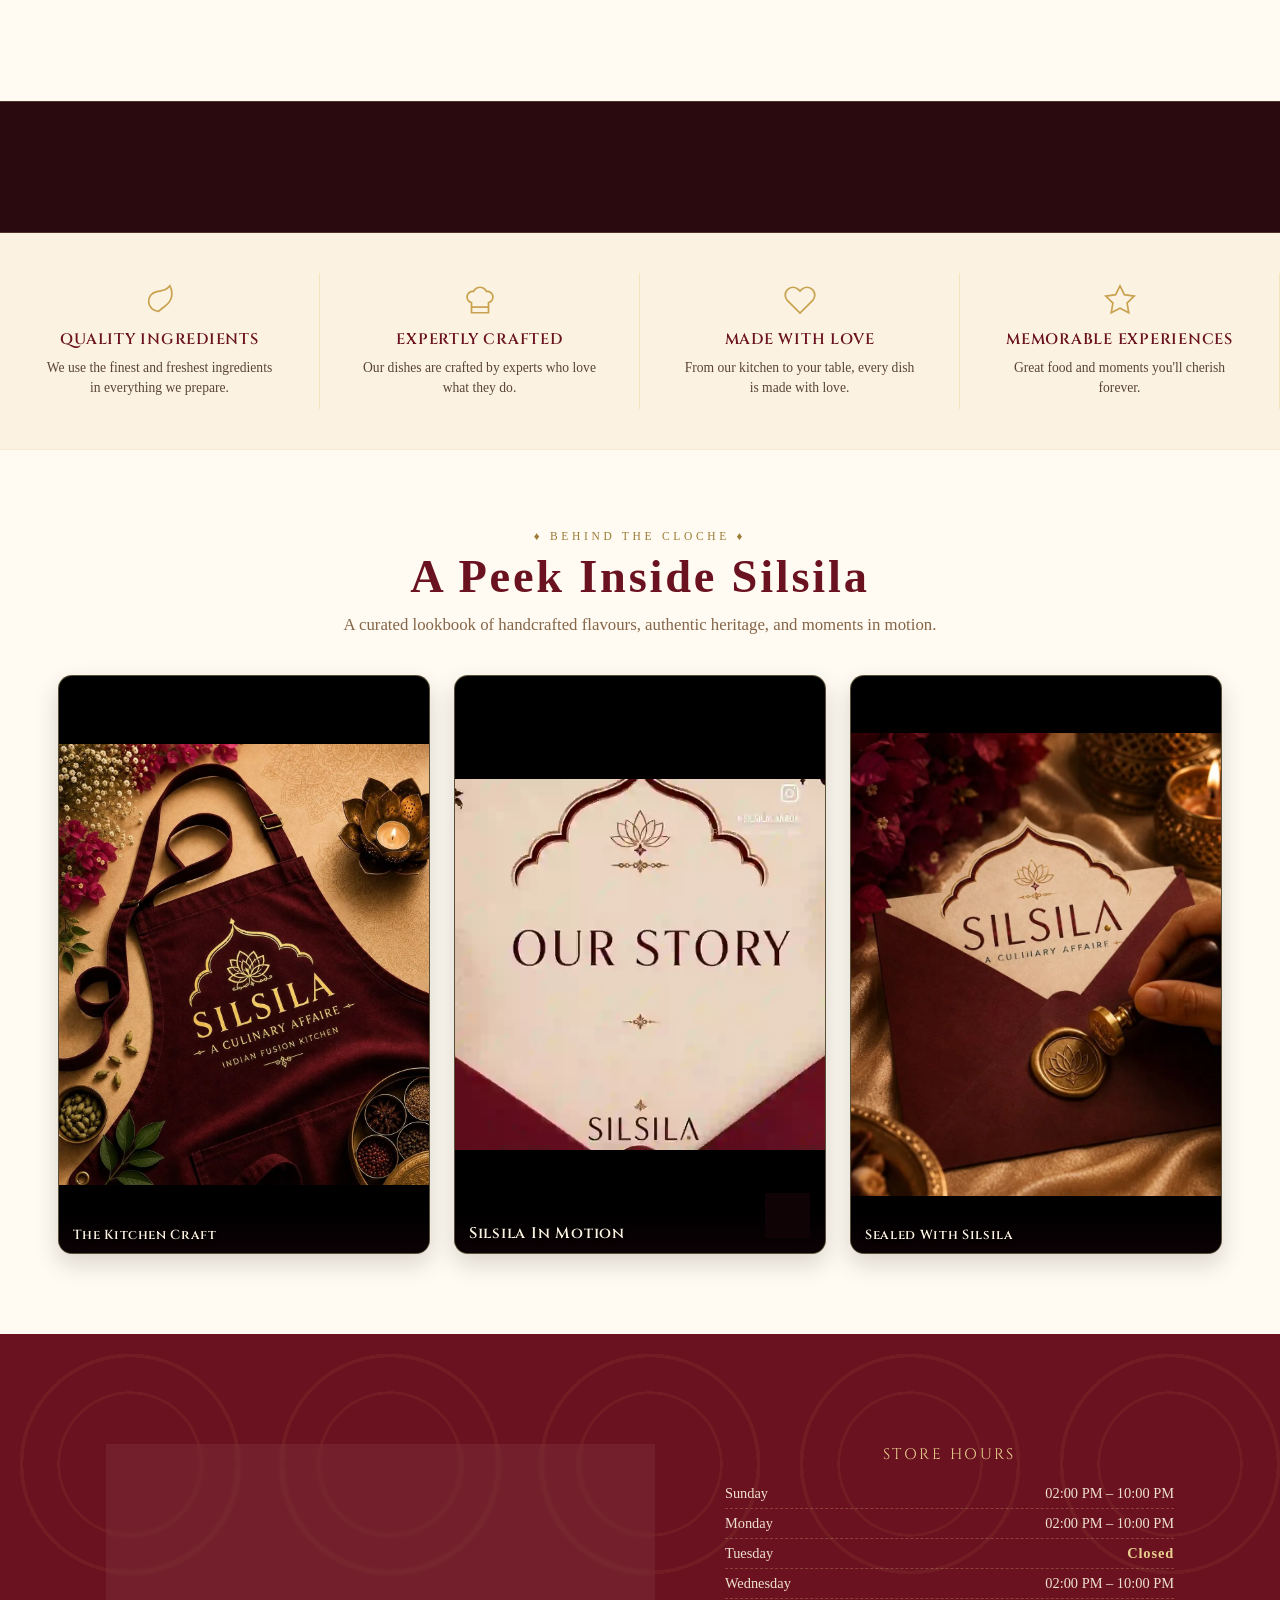
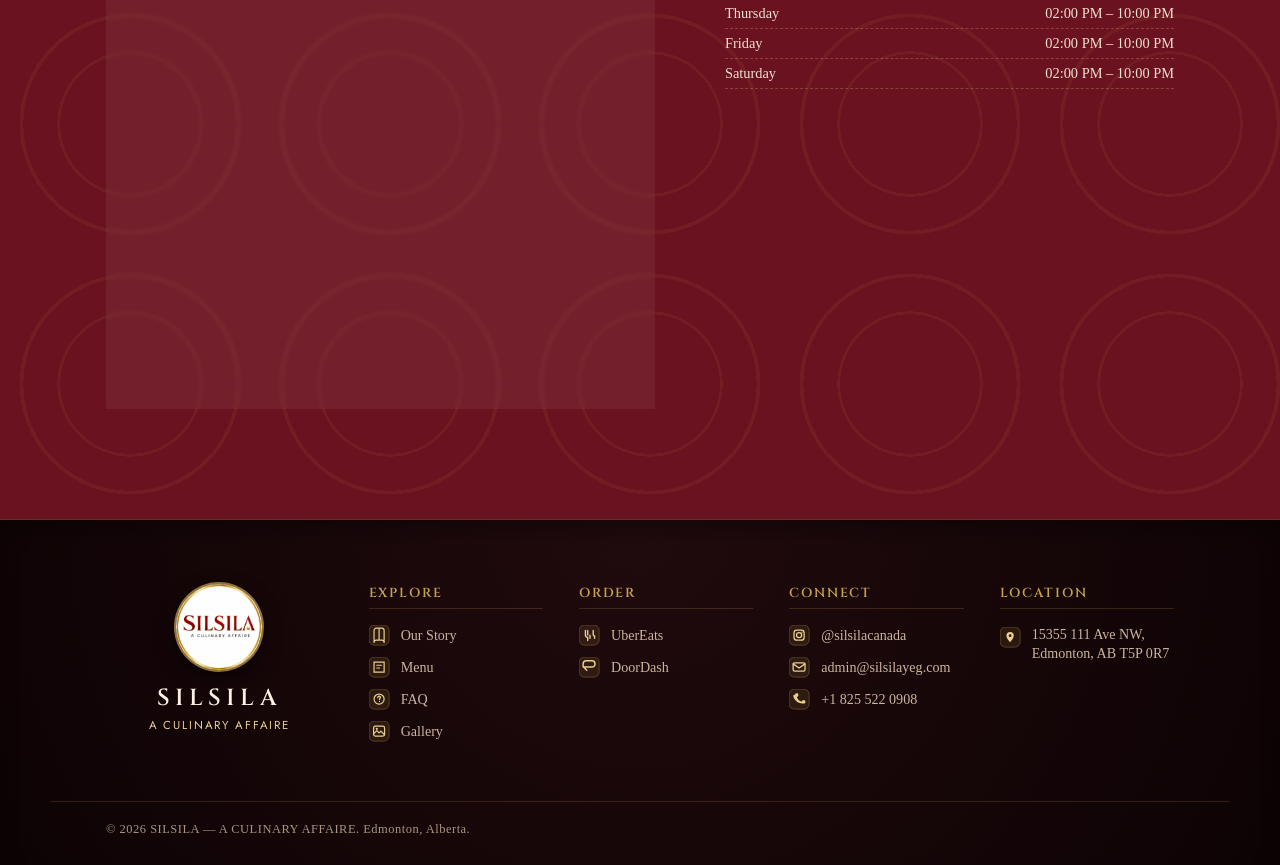
==== commit 6e025410: "Update menu to match new PDF: snacks, momos, fries, nachos, pizzas, burgers, sips" ====
--- a/index.html
+++ b/index.html
@@ -125,33 +125,33 @@
     <div class="menu-high-grid reveal">
       <a href="menu.html#momo" class="high-card">
         <h3>Momo Showmo</h3>
-        <ul><li>Steam Momos</li><li>Tandoori Momos</li><li>Momo Platter</li></ul>
-        <div class="high-div">♦</div>
+        <ul><li>Steam Momos</li><li>Tandoori Momos</li><li>Kurkure Momos</li></ul>
+        <div class="high-div">&diams;</div>
+      </a>
+      <a href="menu.html#snacks" class="high-card">
+        <h3>Desi Snack Corner</h3>
+        <ul><li>Punjabi Aloo Samosa</li><li>Bun Samosa &amp; Chaats</li><li>Garlic Bread Bites</li></ul>
+        <div class="high-div">&diams;</div>
       </a>
       <a href="menu.html#streetbites" class="high-card">
         <h3>Loaded Street Bites</h3>
-        <ul><li>OG & Peri Fries</li><li>Silsila Loaded</li><li>House Nachos</li></ul>
-        <div class="high-div">♦</div>
-      </a>
-      <a href="menu.html#snacks" class="high-card">
-        <h3>Desi Snack Corner</h3>
-        <ul><li>Peanut Chaat</li><li>Veggie Cigars</li><li>Garlic Bread Bites</li></ul>
-        <div class="high-div">♦</div>
-      </a>
-      <a href="menu.html#bowlrito" class="high-card">
-        <h3>Bowlritos</h3>
-        <ul><li>Chicken Biryani Bowl</li><li>Chilli Chicken Bowl</li><li>Fusion Burrito Bowls</li></ul>
-        <div class="high-div">♦</div>
-      </a>
-      <a href="menu.html#burgers_rolls" class="high-card">
-        <h3>Burgers & Rolls</h3>
-        <ul><li>Crunchin’ Paneer Overload</li><li>Flamin’ Chicken Burger</li><li>Paneer & Chicken Roll</li></ul>
-        <div class="high-div">♦</div>
+        <ul><li>OG &amp; Peri-Peri Fries</li><li>Wild Loaded Fries</li><li>Nacho Meltdowns</li></ul>
+        <div class="high-div">&diams;</div>
+      </a>
+      <a href="menu.html#pizza" class="high-card">
+        <h3>The Pizza Corner</h3>
+        <ul><li>Paneer Tikkalicious</li><li>Butter Chicken Pizza</li><li>Shahi Paneer Pizza</li></ul>
+        <div class="high-div">&diams;</div>
+      </a>
+      <a href="menu.html#burgers" class="high-card">
+        <h3>Big Bite Burgers</h3>
+        <ul><li>Aloo Tikki Noodle</li><li>Crunchin' Paneer Overload</li><li>Cheesy Chicken Burger</li></ul>
+        <div class="high-div">&diams;</div>
       </a>
       <a href="menu.html#sips" class="high-card">
         <h3>Sippin' Silsila</h3>
-        <ul><li>Desi Coffees</li><li>Mojitos & Boba</li><li>Matcha Mania</li></ul>
-        <div class="high-div">♦</div>
+        <ul><li>Masala Chai &amp; Shakes</li><li>Mojitos &amp; Boba</li><li>Matcha Mania</li></ul>
+        <div class="high-div">&diams;</div>
       </a>
     </div>
     <div style="text-align:center; margin-top:40px;" class="reveal">
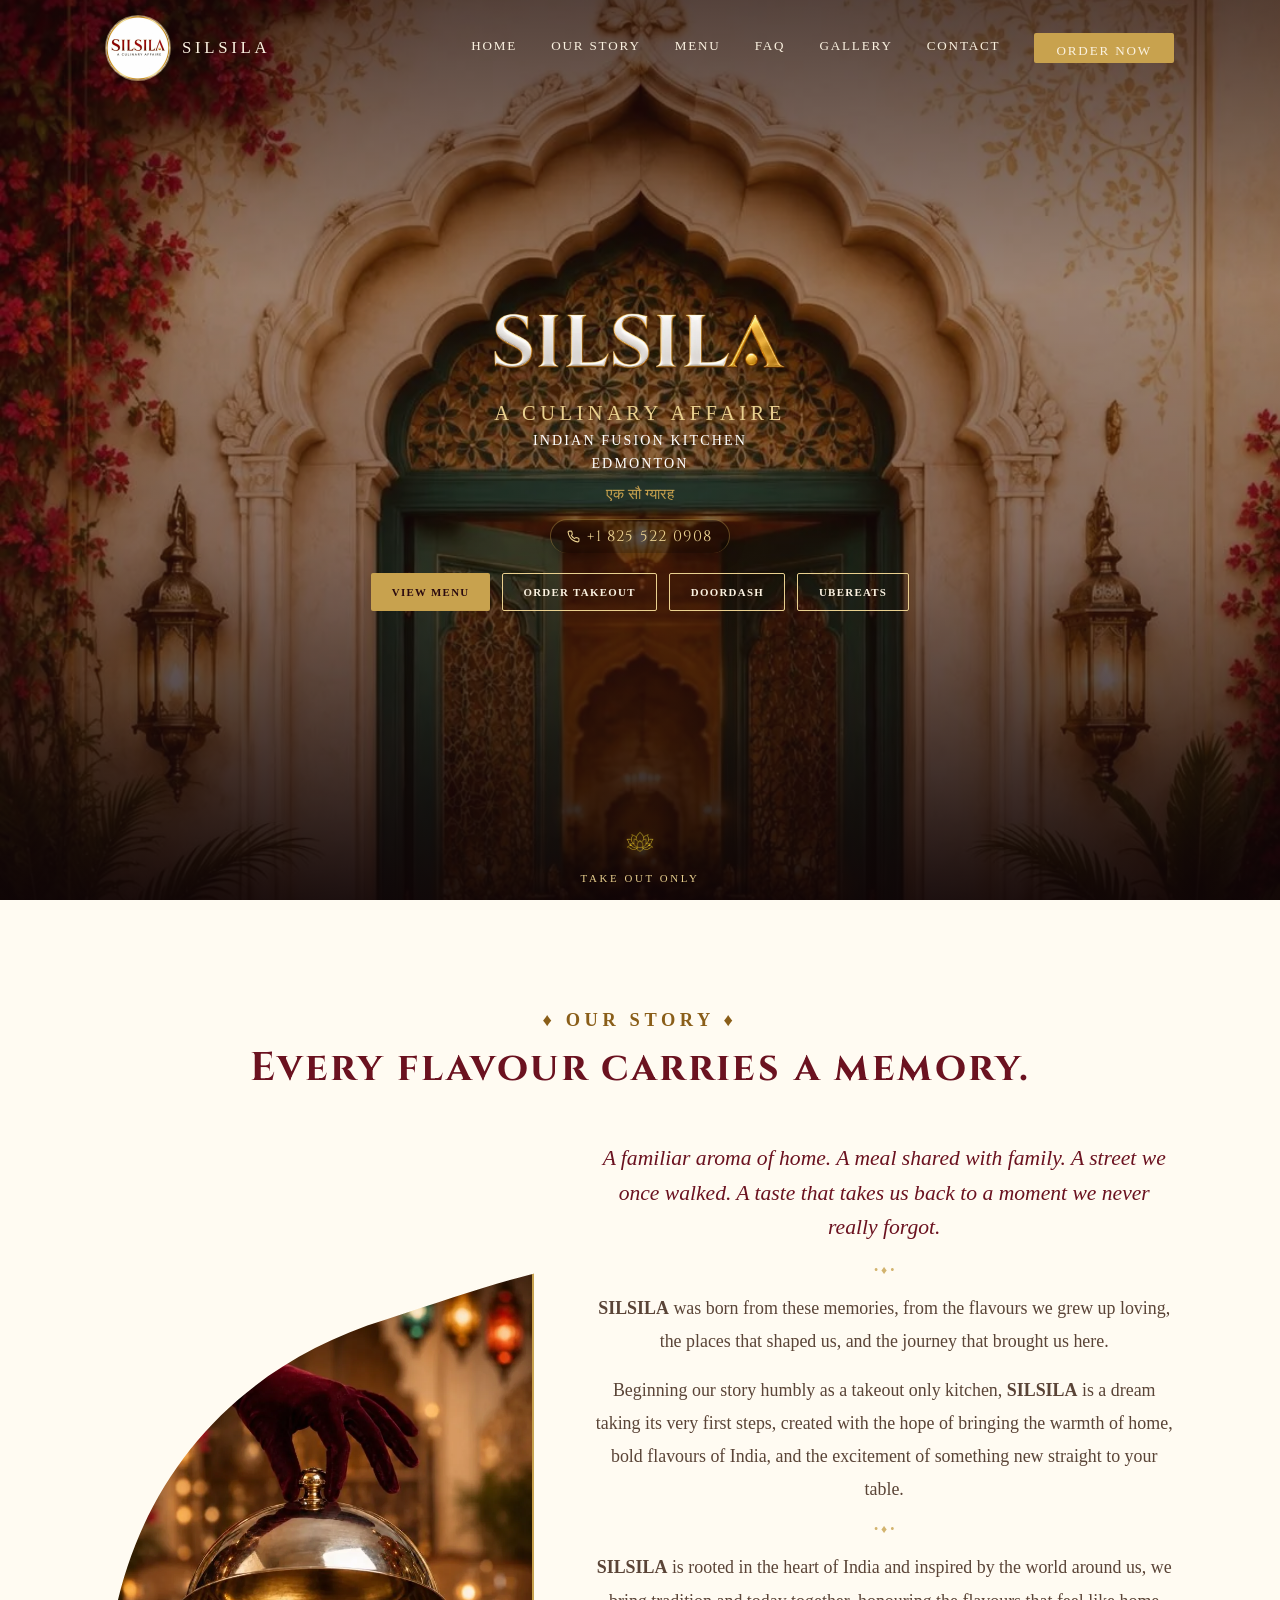
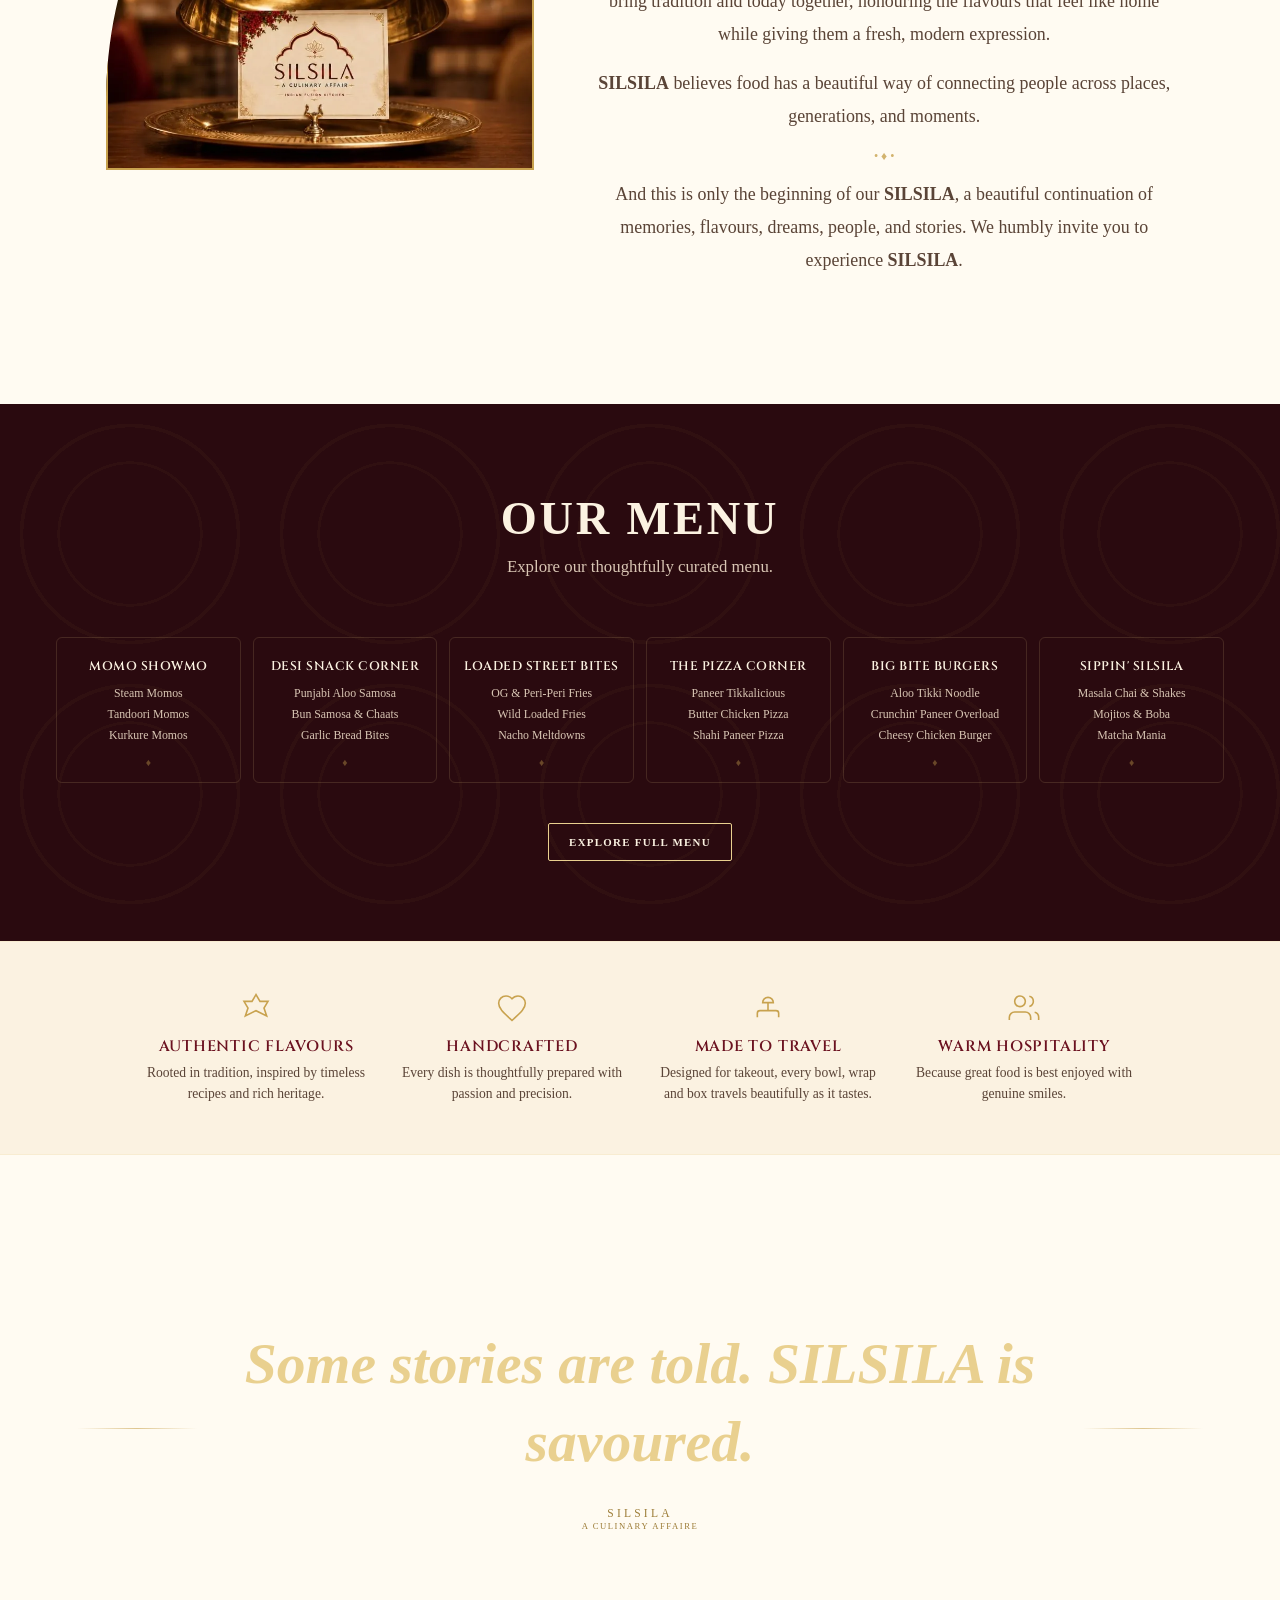
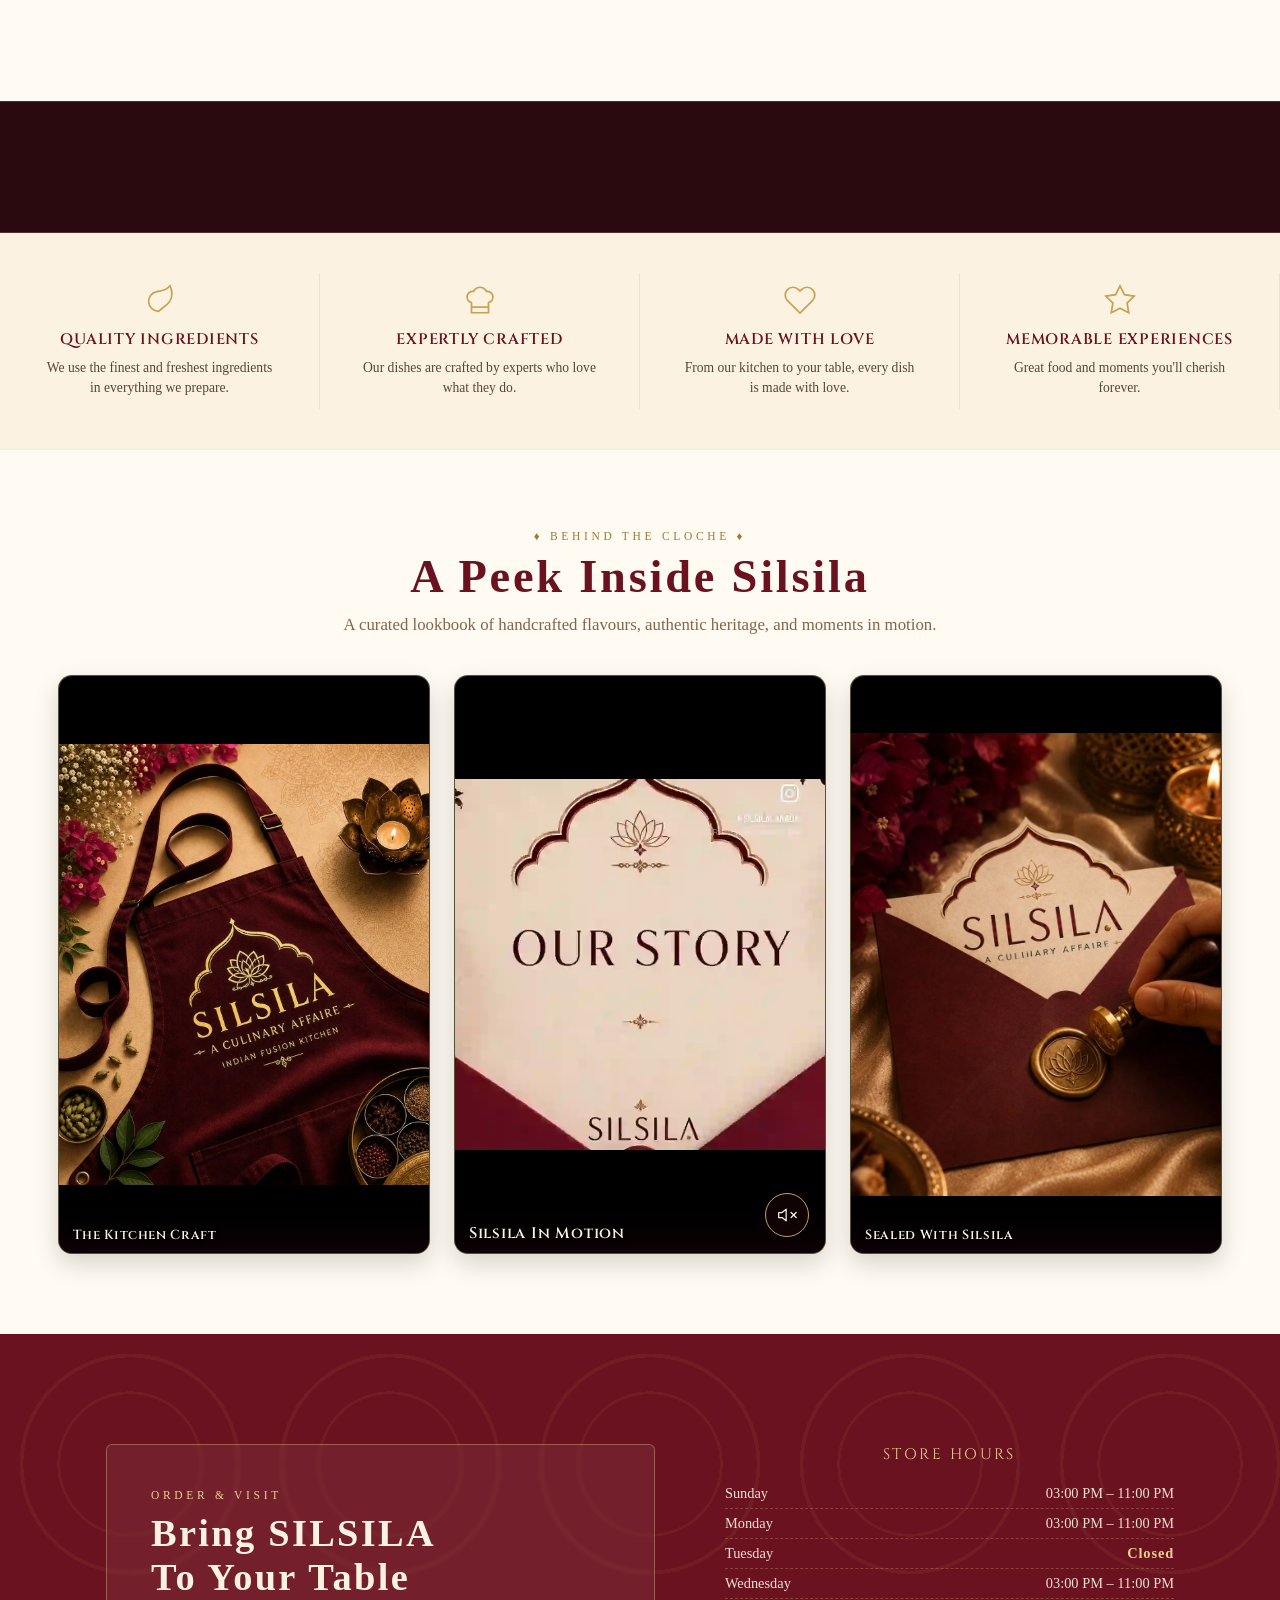
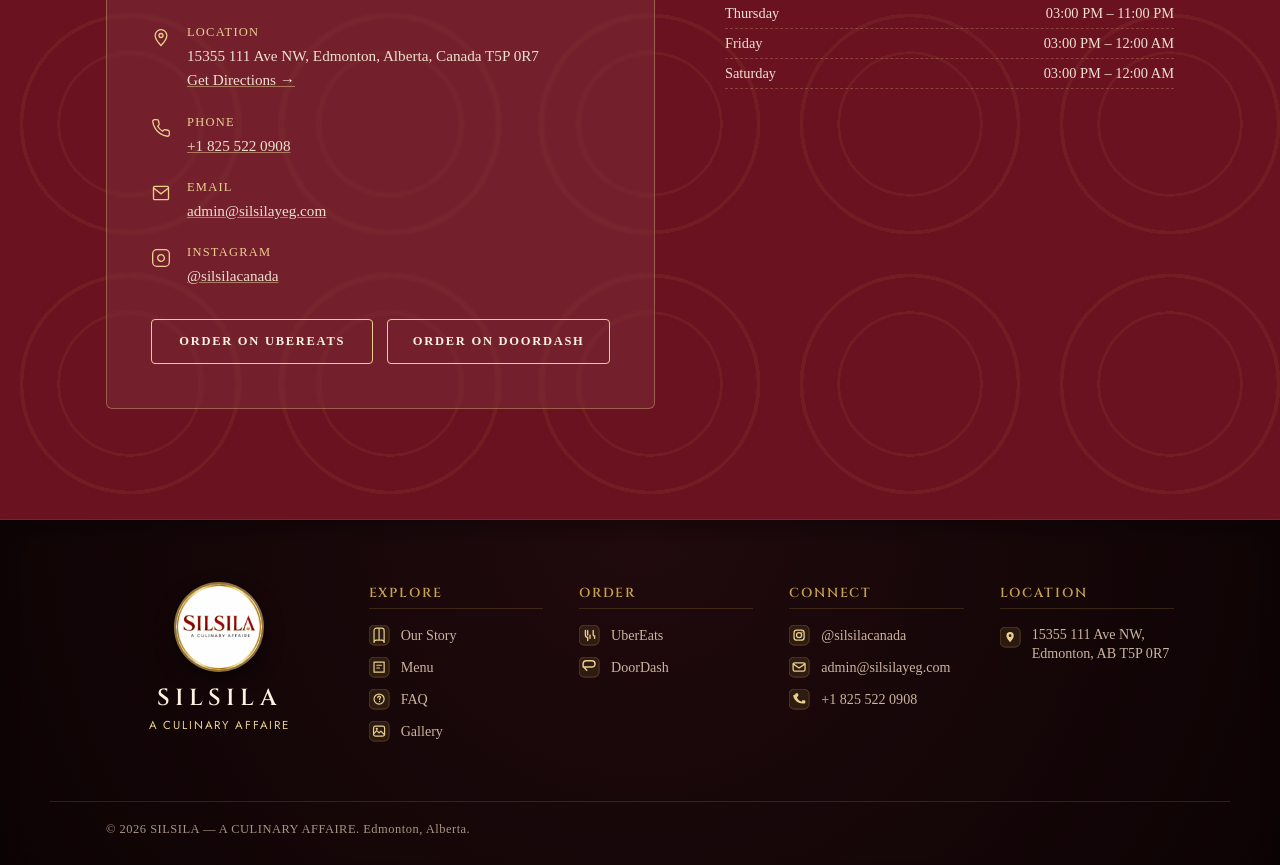
==== commit 9b900a5f: "Update store hours: Fri-Sat 3pm-12am, Sun-Mon-Wed-Thu 3pm-11pm, Tue Closed" ====
--- a/index.html
+++ b/index.html
@@ -386,13 +386,13 @@
 
       <div class="hours" style="margin-top: 0;">
         <div class="t" style="font-family:'Cinzel', serif; letter-spacing:0.16em; font-size:0.95rem; margin-bottom:14px; color:var(--gold-light);">Store Hours</div>
-        <div class="row"><span>Sunday</span><span>02:00 PM – 10:00 PM</span></div>
-        <div class="row"><span>Monday</span><span>02:00 PM – 10:00 PM</span></div>
+        <div class="row"><span>Sunday</span><span>03:00 PM – 11:00 PM</span></div>
+        <div class="row"><span>Monday</span><span>03:00 PM – 11:00 PM</span></div>
         <div class="row"><span>Tuesday</span><span style="color:var(--gold-light); font-weight:600; letter-spacing:0.06em;">Closed</span></div>
-        <div class="row"><span>Wednesday</span><span>02:00 PM – 10:00 PM</span></div>
-        <div class="row"><span>Thursday</span><span>02:00 PM – 10:00 PM</span></div>
-        <div class="row"><span>Friday</span><span>02:00 PM – 10:00 PM</span></div>
-        <div class="row"><span>Saturday</span><span>02:00 PM – 10:00 PM</span></div>
+        <div class="row"><span>Wednesday</span><span>03:00 PM – 11:00 PM</span></div>
+        <div class="row"><span>Thursday</span><span>03:00 PM – 11:00 PM</span></div>
+        <div class="row"><span>Friday</span><span>03:00 PM – 12:00 AM</span></div>
+        <div class="row"><span>Saturday</span><span>03:00 PM – 12:00 AM</span></div>
       </div>
     </div>
   </div>
